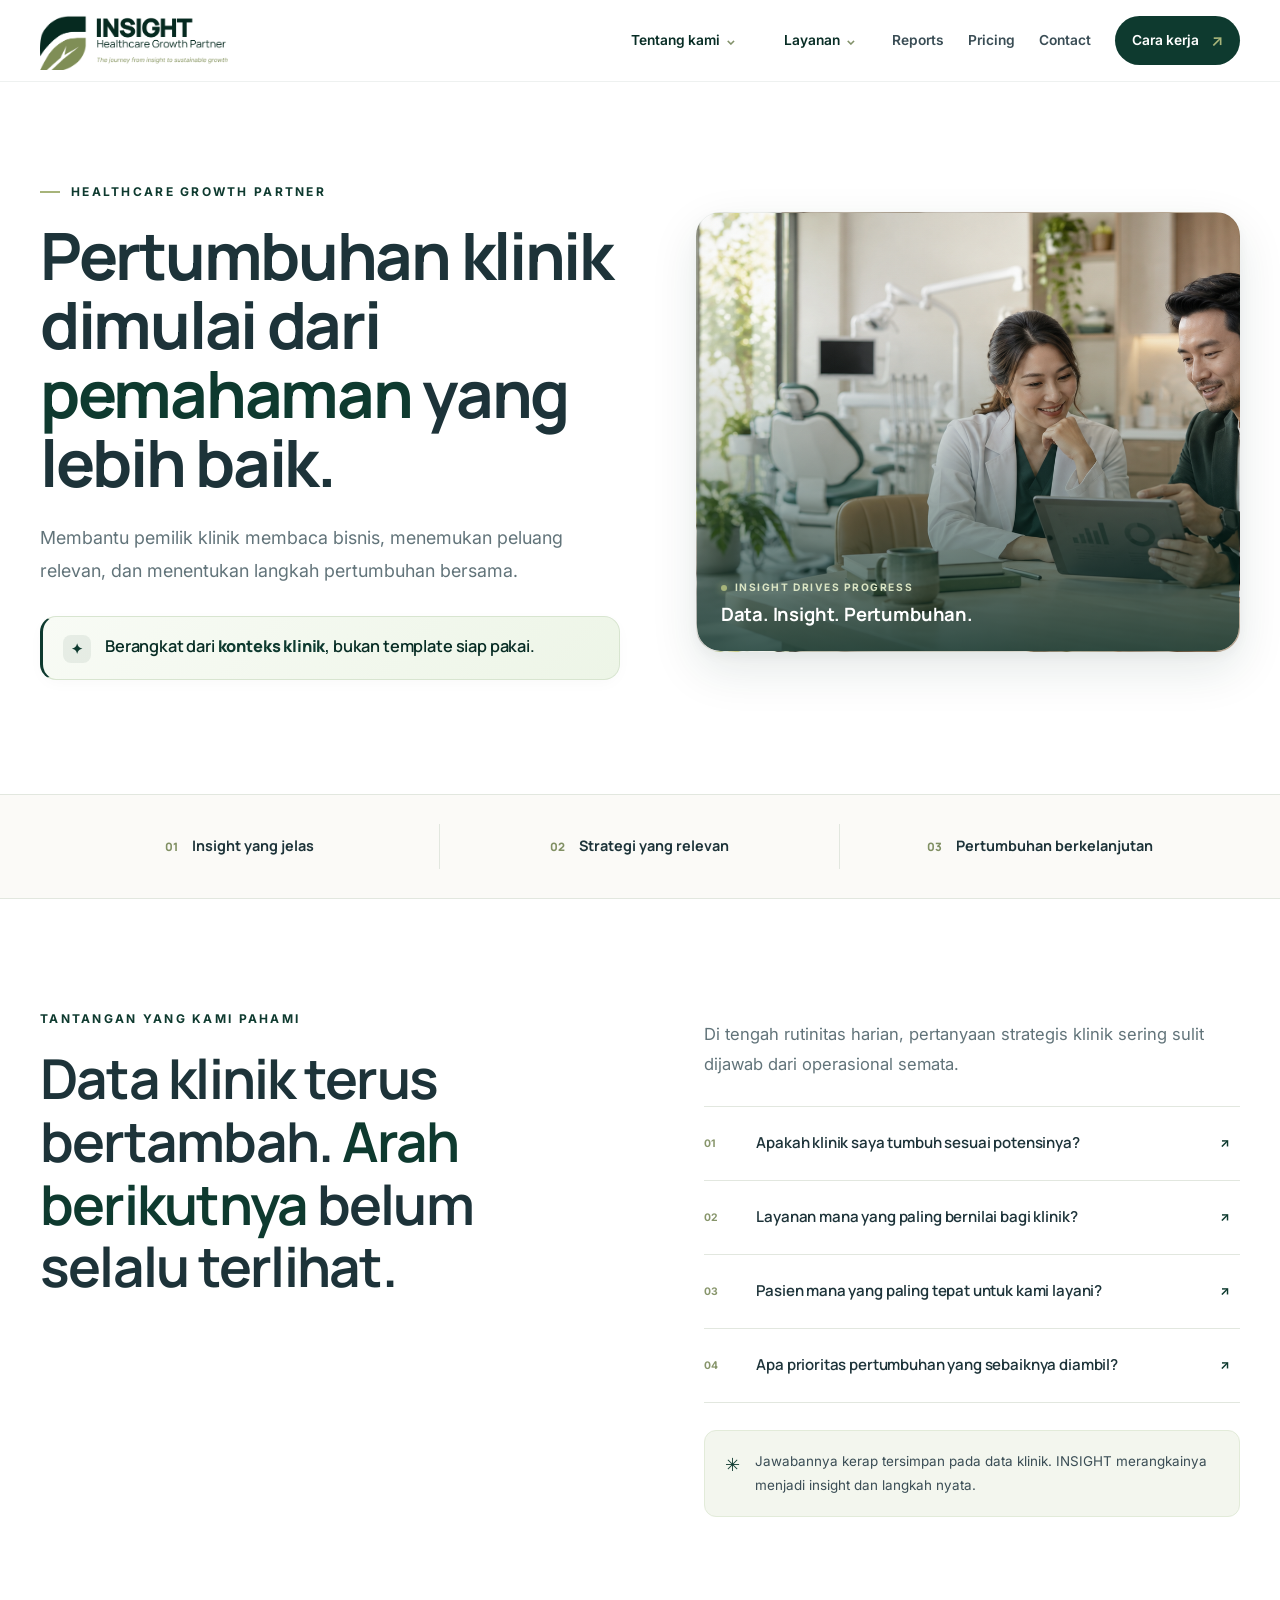
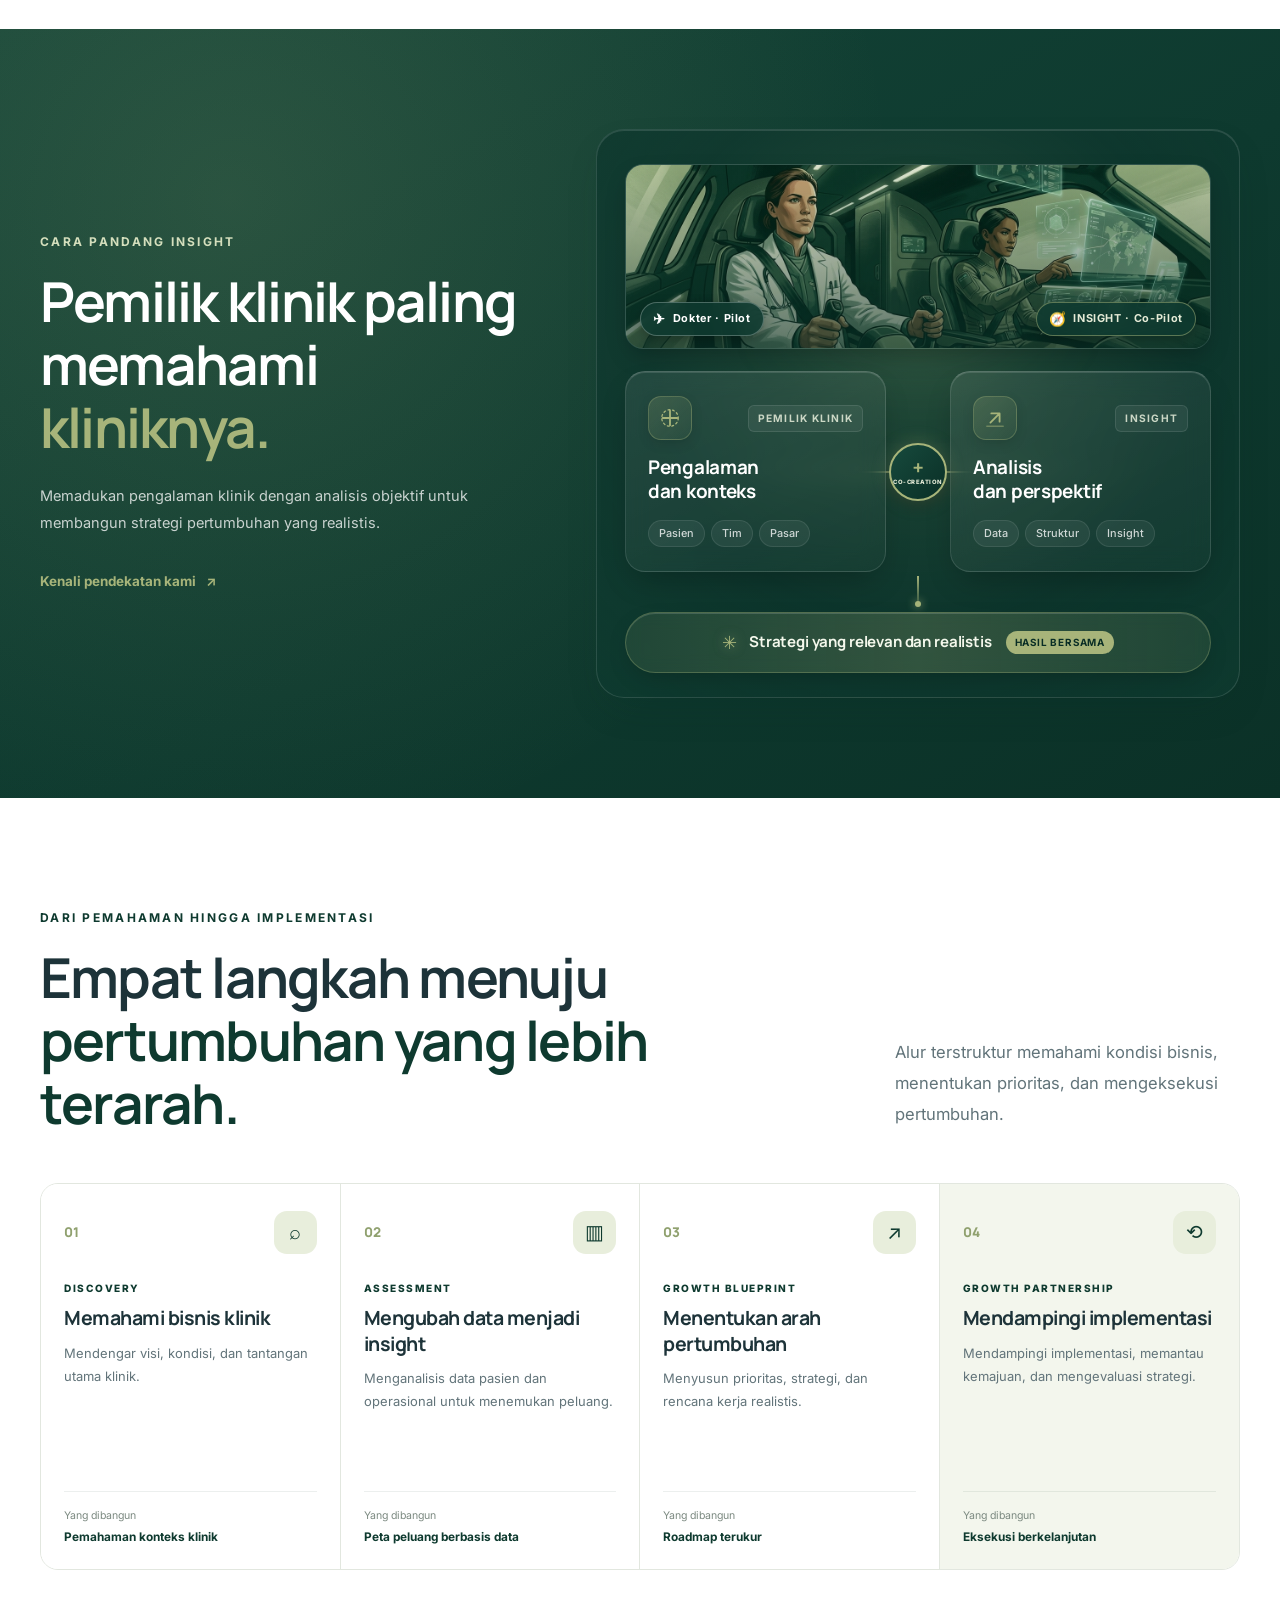
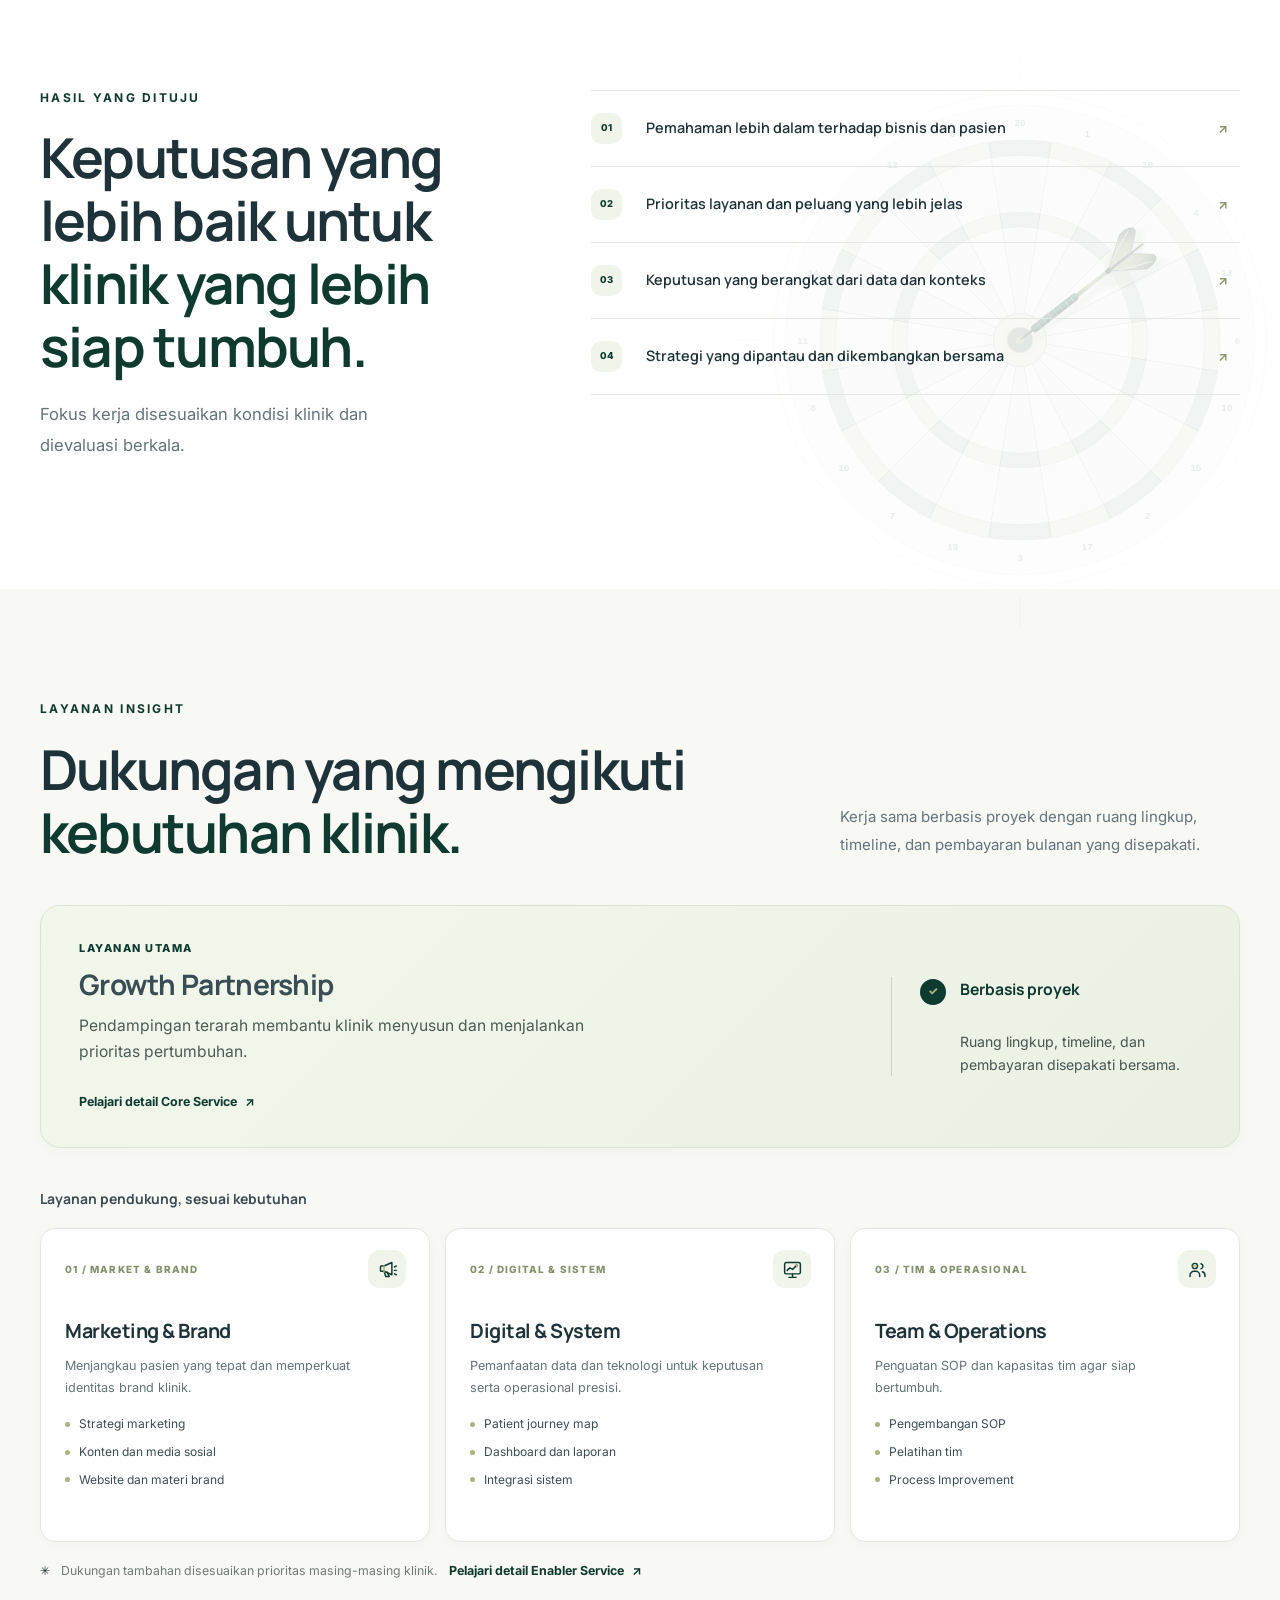
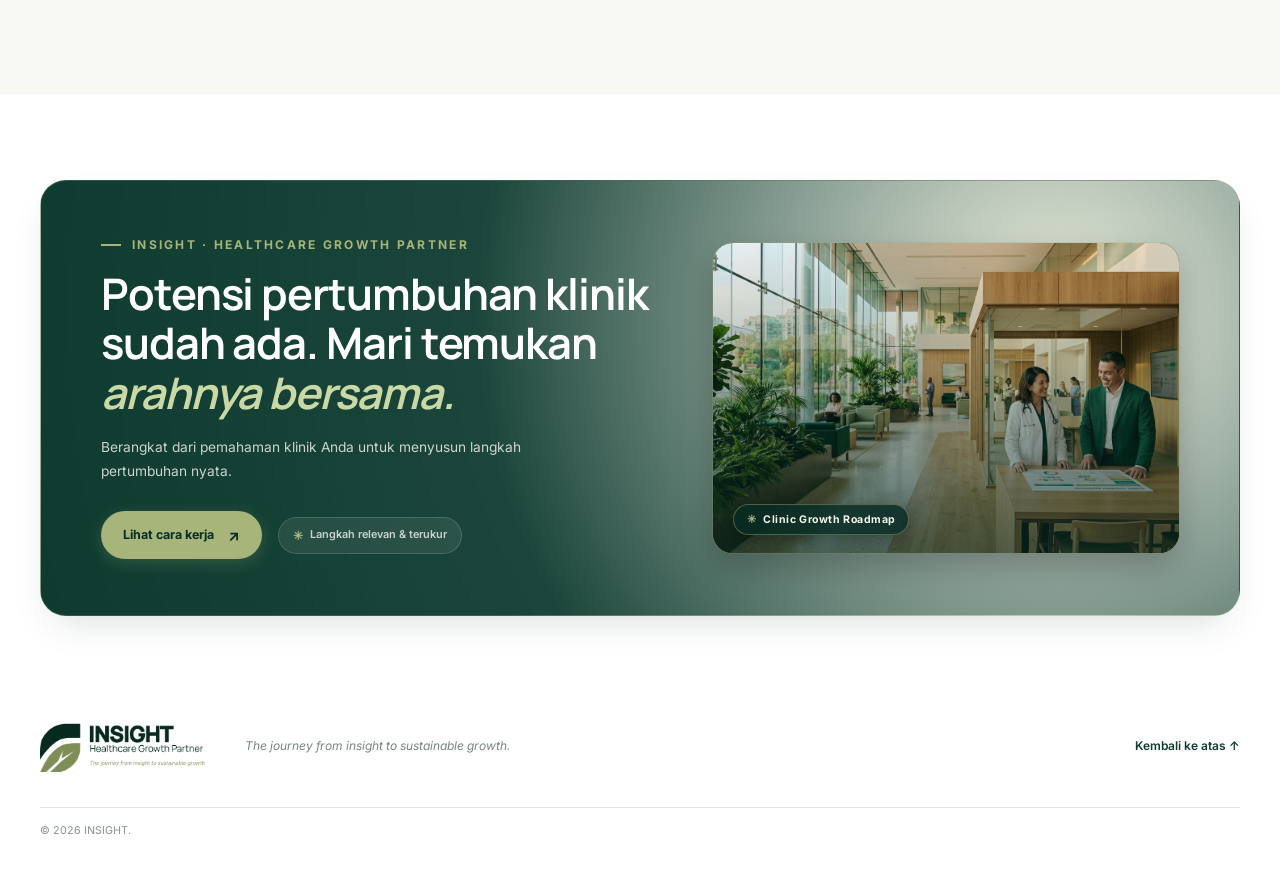
==== index.html @ 15bf73a9 "feat: revamp UI, update brand identity to INSIGHT with new HD logo, favicons, and watermarks" ====
<!doctype html>
<html lang="id">
  <head>
    <meta charset="utf-8" />
    <meta name="viewport" content="width=device-width, initial-scale=1" />
    <meta name="description" content="INSIGHT mendampingi klinik mengubah data menjadi insight, keputusan, dan pertumbuhan yang lebih terarah." />
    <meta name="theme-color" content="#0e3a2f" />
    <title>INSIGHT Healthcare Growth Partner</title>
    <link rel="icon" type="image/png" href="assets/icons/favicon.png" />
    <link rel="icon" type="image/svg+xml" href="assets/icons/favicon.svg" />
    <link rel="apple-touch-icon" href="assets/icons/apple-touch-icon.png" />
    <link rel="preconnect" href="https://fonts.googleapis.com" />
    <link rel="preconnect" href="https://fonts.gstatic.com" crossorigin />
    <link href="https://fonts.googleapis.com/css2?family=Inter:wght@400;500;600;700&family=Manrope:wght@400;500;600;700;800&display=swap" rel="stylesheet" />
    <link rel="stylesheet" href="css/style.css?v=20260925-15" />
    <script src="js/main.js?v=20260925-15" defer></script>
  </head>
  <body>
    <a class="skip-link" href="#main">Lewati ke konten</a>
    <header class="site-header">
      <a class="brand" href="#home" aria-label="INSIGHT, beranda"><img src="assets/images/insight-primary-logo.png" alt="INSIGHT Healthcare Growth Partner" /></a>
      <button class="menu-toggle" type="button" aria-expanded="false" aria-controls="site-nav">
        <span class="menu-toggle-label">Menu</span><span class="menu-toggle-icon" aria-hidden="true"><i></i><i></i></span>
      </button>
      <nav class="site-nav" id="site-nav" aria-label="Navigasi utama">
        <div class="nav-dropdown">
          <button class="nav-dropdown-toggle" type="button" aria-expanded="false" aria-controls="about-menu">Tentang kami <span class="dropdown-caret" aria-hidden="true">⌄</span></button>
          <div class="dropdown-menu dropdown-menu-left" id="about-menu">
            <div class="dropdown-head">
              <span class="dropdown-head-label">Profil &amp; Filosofi</span>
              <span class="dropdown-head-tag">INSIGHT Healthcare</span>
            </div>
            <div class="dropdown-items">
              <a href="#tantangan" class="dropdown-item">
                <div class="dropdown-item-icon" aria-hidden="true">
                  <img src="assets/icons/stage-discovery.svg" alt="" width="19" height="19" />
                </div>
                <div class="dropdown-item-body">
                  <div class="dropdown-item-top">
                    <strong class="dropdown-item-title">Tantangan Klinik</strong>
                    <span class="dropdown-arrow" aria-hidden="true">↗</span>
                  </div>
                  <p class="dropdown-item-desc">Membaca data dan arah bisnis klinik</p>
                </div>
              </a>
              <a href="#pendekatan" class="dropdown-item">
                <div class="dropdown-item-icon" aria-hidden="true">
                  <img src="assets/icons/stage-blueprint.svg" alt="" width="19" height="19" />
                </div>
                <div class="dropdown-item-body">
                  <div class="dropdown-item-top">
                    <strong class="dropdown-item-title">Pendekatan Kami</strong>
                    <span class="dropdown-arrow" aria-hidden="true">↗</span>
                  </div>
                  <p class="dropdown-item-desc">Kolaborasi pengalaman klinik &amp; analisis objektif</p>
                </div>
              </a>
              <a href="#cara-kerja" class="dropdown-item">
                <div class="dropdown-item-icon" aria-hidden="true">
                  <img src="assets/icons/stage-partnership.svg" alt="" width="19" height="19" />
                </div>
                <div class="dropdown-item-body">
                  <div class="dropdown-item-top">
                    <strong class="dropdown-item-title">Alur Kerja 4 Tahap</strong>
                    <span class="dropdown-arrow" aria-hidden="true">↗</span>
                  </div>
                  <p class="dropdown-item-desc">Discovery, Assessment, Blueprint, dan Eksekusi</p>
                </div>
              </a>
              <a href="#tujuan" class="dropdown-item">
                <div class="dropdown-item-icon" aria-hidden="true">
                  <img src="assets/icons/stage-assessment.svg" alt="" width="19" height="19" />
                </div>
                <div class="dropdown-item-body">
                  <div class="dropdown-item-top">
                    <strong class="dropdown-item-title">Tujuan &amp; Hasil</strong>
                    <span class="dropdown-arrow" aria-hidden="true">↗</span>
                  </div>
                  <p class="dropdown-item-desc">Keputusan terarah untuk klinik siap tumbuh</p>
                </div>
              </a>
            </div>
            <div class="dropdown-footer dropdown-footer-center">
              <div class="dropdown-footer-note">
                <span class="dropdown-footer-icon" aria-hidden="true">✳</span>
                <span>The journey from insight to sustainable growth</span>
              </div>
            </div>
          </div>
        </div>
        <div class="nav-dropdown">
          <button class="nav-dropdown-toggle" type="button" aria-expanded="false" aria-controls="services-menu">Layanan <span class="dropdown-caret" aria-hidden="true">⌄</span></button>
          <div class="dropdown-menu" id="services-menu">
            <div class="dropdown-head">
              <span class="dropdown-head-label">Katalog Layanan</span>
              <span class="dropdown-head-tag">Healthcare Growth</span>
            </div>
            <div class="dropdown-items">
              <a href="core-service.html" class="dropdown-item">
                <div class="dropdown-item-icon" aria-hidden="true">
                  <img src="assets/icons/core-service.svg" alt="" width="19" height="19" />
                </div>
                <div class="dropdown-item-body">
                  <div class="dropdown-item-top">
                    <strong class="dropdown-item-title">Core Service</strong>
                    <span class="dropdown-arrow" aria-hidden="true">↗</span>
                  </div>
                  <p class="dropdown-item-desc">Diagnosis mendalam, blueprint, hingga implementasi</p>
                </div>
              </a>
              <a href="enabler-service.html" class="dropdown-item">
                <div class="dropdown-item-icon" aria-hidden="true">
                  <img src="assets/icons/enabler-service.svg" alt="" width="19" height="19" />
                </div>
                <div class="dropdown-item-body">
                  <div class="dropdown-item-top">
                    <strong class="dropdown-item-title">Enabler Service</strong>
                    <span class="dropdown-arrow" aria-hidden="true">↗</span>
                  </div>
                  <p class="dropdown-item-desc">Dukungan praktis marketing, sistem, SOP, dan tim</p>
                </div>
              </a>
            </div>
            <div class="dropdown-footer dropdown-footer-center">
              <div class="dropdown-footer-note">
                <span class="dropdown-footer-icon" aria-hidden="true">✳</span>
                <span>Disesuaikan dengan konteks klinik Anda</span>
              </div>
            </div>
          </div>
        </div>
        <a href="reports.html">Reports</a>
        <a href="pricing.html">Pricing</a>
        <a href="contact.html">Contact</a>
        <a class="nav-cta" href="#cara-kerja">Cara kerja <span aria-hidden="true">↗</span></a>
      </nav>
    </header>
    <main id="main">
      <section class="hero section-wrap" id="home" aria-labelledby="hero-title">
        <div class="hero-copy-block">
          <p class="eyebrow"><span class="eyebrow-mark"></span> Healthcare Growth Partner</p>
          <h1 id="hero-title">Pertumbuhan klinik dimulai dari <em>pemahaman</em> yang lebih baik.</h1>
          <p class="hero-copy">Membantu pemilik klinik membaca bisnis, menemukan peluang relevan, dan menentukan langkah pertumbuhan bersama.</p>
          <div class="hero-highlight-note">
            <span class="highlight-note-icon" aria-hidden="true">✦</span>
            <p class="highlight-note-text">Berangkat dari <strong>konteks klinik</strong>, bukan template siap pakai.</p>
          </div>
        </div>
        <div class="hero-art" role="img" aria-label="Pemilik klinik dan advisor INSIGHT meninjau data bersama">
          <div class="hero-image-caption"><span>INSIGHT DRIVES PROGRESS</span><b>Data. Insight. Pertumbuhan.</b></div>
        </div>
      </section>

      <section class="signal-strip" aria-label="Fokus INSIGHT">
        <div><span>01</span><p>Insight yang jelas</p></div><div><span>02</span><p>Strategi yang relevan</p></div><div><span>03</span><p>Pertumbuhan berkelanjutan</p></div>
      </section>

      <section class="problem-section section-wrap section-pad" id="tantangan" aria-labelledby="problem-title">
        <div class="section-heading"><p class="eyebrow">Tantangan yang kami pahami</p><h2 id="problem-title">Data klinik terus bertambah. <em>Arah berikutnya</em> belum selalu terlihat.</h2></div>
        <div class="problem-content">
          <p class="section-lead">Di tengah rutinitas harian, pertanyaan strategis klinik sering sulit dijawab dari operasional semata.</p>
          <div class="question-list">
            <article><span>01</span><p>Apakah klinik saya tumbuh sesuai potensinya?</p><b aria-hidden="true">↗</b></article>
            <article><span>02</span><p>Layanan mana yang paling bernilai bagi klinik?</p><b aria-hidden="true">↗</b></article>
            <article><span>03</span><p>Pasien mana yang paling tepat untuk kami layani?</p><b aria-hidden="true">↗</b></article>
            <article><span>04</span><p>Apa prioritas pertumbuhan yang sebaiknya diambil?</p><b aria-hidden="true">↗</b></article>
          </div>
          <div class="problem-callout"><span class="callout-symbol" aria-hidden="true">✳</span><p>Jawabannya kerap tersimpan pada data klinik. INSIGHT merangkainya menjadi insight dan langkah nyata.</p></div>
        </div>
      </section>

      <section class="belief-section" id="pendekatan" aria-labelledby="belief-title">
        <div class="belief-inner section-wrap">
          <div class="belief-copy"><p class="eyebrow eyebrow-light">Cara pandang INSIGHT</p><h2 id="belief-title">Pemilik klinik paling memahami <em>kliniknya.</em></h2><p>Memadukan pengalaman klinik dengan analisis objektif untuk membangun strategi pertumbuhan yang realistis.</p><a class="light-link" href="#cara-kerja">Kenali pendekatan kami <span aria-hidden="true">↗</span></a></div>
          <div class="collab-visual" aria-label="Kolaborasi antara pemilik klinik dan INSIGHT" role="img">
            <!-- Pilot & Co-Pilot Illustration Banner -->
            <div class="collab-illustration-banner">
              <img src="assets/images/pilot-copilot-insight.jpg" alt="Dokter sebagai Pilot dan INSIGHT sebagai Co-Pilot dalam navigasi klinik" />
              <div class="illustration-badges">
                <span class="role-badge pilot"><span class="badge-icon" aria-hidden="true">✈</span> Dokter · Pilot</span>
                <span class="role-badge copilot"><span class="badge-icon" aria-hidden="true">🧭</span> INSIGHT · Co-Pilot</span>
              </div>
            </div>

            <div class="collab-deck">
              <div class="collab-track" aria-hidden="true"></div>

              <!-- Left Node: Pemilik Klinik -->
              <article class="collab-card clinic-card">
                <div class="collab-card-header">
                  <div class="collab-badge-icon" aria-hidden="true">
                    <svg viewBox="0 0 24 24" fill="none" stroke="currentColor" stroke-width="2" stroke-linecap="round" stroke-linejoin="round">
                      <path d="M12 4v16m-8-8h16"/>
                      <circle cx="12" cy="12" r="9" stroke-width="1.4" stroke-dasharray="2 3"/>
                    </svg>
                  </div>
                  <span class="collab-role-tag">Pemilik Klinik</span>
                </div>
                <h3 class="collab-card-title">Pengalaman<br/>dan konteks</h3>
                <div class="collab-tags">
                  <span class="collab-pill">Pasien</span>
                  <span class="collab-pill">Tim</span>
                  <span class="collab-pill">Pasar</span>
                </div>
              </article>

              <!-- Center Hub: Co-Creation -->
              <div class="collab-hub-wrap">
                <div class="collab-hub">
                  <span class="collab-hub-plus" aria-hidden="true">+</span>
                  <span class="collab-hub-label">CO-CREATION</span>
                </div>
              </div>

              <!-- Right Node: INSIGHT -->
              <article class="collab-card insight-card">
                <div class="collab-card-header">
                  <div class="collab-badge-icon" aria-hidden="true">
                    <svg viewBox="0 0 24 24" fill="none" stroke="currentColor" stroke-width="2" stroke-linecap="round" stroke-linejoin="round">
                      <path d="M7 17L17 7m0 0H8m9 0v9"/>
                      <path d="M3 21h18" stroke-width="1.4" stroke-opacity="0.5"/>
                    </svg>
                  </div>
                  <span class="collab-role-tag">INSIGHT</span>
                </div>
                <h3 class="collab-card-title">Analisis<br/>dan perspektif</h3>
                <div class="collab-tags">
                  <span class="collab-pill">Data</span>
                  <span class="collab-pill">Struktur</span>
                  <span class="collab-pill">Insight</span>
                </div>
              </article>
            </div>

            <!-- Downward Flow Stem -->
            <div class="collab-flow-stem" aria-hidden="true"></div>

            <!-- Outcome Banner -->
            <div class="collab-outcome">
              <span class="collab-outcome-sparkle" aria-hidden="true">✳</span>
              <span class="collab-outcome-text">Strategi yang relevan dan realistis</span>
              <span class="collab-outcome-badge">Hasil Bersama</span>
            </div>
          </div>
        </div>
      </section>

      <section class="process-section section-wrap section-pad" id="cara-kerja" aria-labelledby="process-title">
        <div class="section-heading process-heading"><div><p class="eyebrow">Dari pemahaman hingga implementasi</p><h2 id="process-title">Empat langkah menuju <em>pertumbuhan yang lebih terarah.</em></h2></div><p class="section-lead">Alur terstruktur memahami kondisi bisnis, menentukan prioritas, dan mengeksekusi pertumbuhan.</p></div>
        <div class="process-grid">
          <article class="process-card"><div class="process-card-top"><span class="process-number">01</span><span class="process-icon" aria-hidden="true">⌕</span></div><p class="process-label">DISCOVERY</p><h3>Memahami bisnis klinik</h3><p>Mendengar visi, kondisi, dan tantangan utama klinik.</p><div class="process-outcome"><span>Yang dibangun</span><b>Pemahaman konteks klinik</b></div></article>
          <article class="process-card"><div class="process-card-top"><span class="process-number">02</span><span class="process-icon" aria-hidden="true">▥</span></div><p class="process-label">ASSESSMENT</p><h3>Mengubah data menjadi insight</h3><p>Menganalisis data pasien dan operasional untuk menemukan peluang.</p><div class="process-outcome"><span>Yang dibangun</span><b>Peta peluang berbasis data</b></div></article>
          <article class="process-card"><div class="process-card-top"><span class="process-number">03</span><span class="process-icon" aria-hidden="true">↗</span></div><p class="process-label">GROWTH BLUEPRINT</p><h3>Menentukan arah pertumbuhan</h3><p>Menyusun prioritas, strategi, dan rencana kerja realistis.</p><div class="process-outcome"><span>Yang dibangun</span><b>Roadmap terukur</b></div></article>
          <article class="process-card process-card-featured"><div class="process-card-top"><span class="process-number">04</span><span class="process-icon" aria-hidden="true">⟲</span></div><p class="process-label">GROWTH PARTNERSHIP</p><h3>Mendampingi implementasi</h3><p>Mendampingi implementasi, memantau kemajuan, dan mengevaluasi strategi.</p><div class="process-outcome"><span>Yang dibangun</span><b>Eksekusi berkelanjutan</b></div></article>
        </div>
      </section>

      <section class="outcome-section section-wrap section-pad" id="tujuan" aria-labelledby="outcome-title">
        <div class="outcome-intro"><p class="eyebrow">Hasil yang dituju</p><h2 id="outcome-title">Keputusan yang lebih baik untuk <em>klinik yang lebih siap tumbuh.</em></h2><p class="section-lead">Fokus kerja disesuaikan kondisi klinik dan dievaluasi berkala.</p></div>
        <div class="outcome-list">
          <div><span class="outcome-icon">01</span><p>Pemahaman lebih dalam terhadap bisnis dan pasien</p><b aria-hidden="true">↗</b></div>
          <div><span class="outcome-icon">02</span><p>Prioritas layanan dan peluang yang lebih jelas</p><b aria-hidden="true">↗</b></div>
          <div><span class="outcome-icon">03</span><p>Keputusan yang berangkat dari data dan konteks</p><b aria-hidden="true">↗</b></div>
          <div><span class="outcome-icon">04</span><p>Strategi yang dipantau dan dikembangkan bersama</p><b aria-hidden="true">↗</b></div>
        </div>
      </section>

      <section class="services-section section-pad" id="layanan" aria-labelledby="services-title">
        <div class="section-wrap">
          <div class="section-heading services-heading"><div><p class="eyebrow">Layanan INSIGHT</p><h2 id="services-title">Dukungan yang mengikuti <em>kebutuhan klinik.</em></h2></div><p class="section-lead">Kerja sama berbasis proyek dengan ruang lingkup, timeline, dan pembayaran bulanan yang disepakati.</p></div>
          <div class="service-main">
            <div class="service-main-copy">
              <p class="process-label">LAYANAN UTAMA</p>
              <h3>Growth Partnership</h3>
              <p>Pendampingan terarah membantu klinik menyusun dan menjalankan prioritas pertumbuhan.</p>
              <a class="service-detail-link" href="core-service.html">Pelajari detail Core Service <span aria-hidden="true">↗</span></a>
            </div>
            <div class="project-note">
              <span class="note-check" aria-hidden="true">✓</span>
              <p><b>Berbasis proyek</b><br/>Ruang lingkup, timeline, dan pembayaran disepakati bersama.</p>
            </div>
          </div>
          <p class="enabler-label">Layanan pendukung, sesuai kebutuhan</p>
          <div class="enabler-grid">
            <article class="enabler-card"><span class="enabler-index">01 / MARKET & BRAND</span><span class="enabler-icon" aria-hidden="true"><img src="assets/icons/marketing-brand.svg" alt="" /></span><h3>Marketing & Brand</h3><p>Menjangkau pasien yang tepat dan memperkuat identitas brand klinik.</p><ul><li>Strategi marketing</li><li>Konten dan media sosial</li><li>Website dan materi brand</li></ul></article>
            <article class="enabler-card"><span class="enabler-index">02 / DIGITAL & SISTEM</span><span class="enabler-icon" aria-hidden="true"><img src="assets/icons/digital-system.svg" alt="" /></span><h3>Digital & System</h3><p>Pemanfaatan data dan teknologi untuk keputusan serta operasional presisi.</p><ul><li>Patient journey map</li><li>Dashboard dan laporan</li><li>Integrasi sistem</li></ul></article>
            <article class="enabler-card"><span class="enabler-index">03 / TIM & OPERASIONAL</span><span class="enabler-icon" aria-hidden="true"><img src="assets/icons/team-operational.svg" alt="" /></span><h3>Team & Operations</h3><p>Penguatan SOP dan kapasitas tim agar siap bertumbuh.</p><ul><li>Pengembangan SOP</li><li>Pelatihan tim</li><li>Process Improvement</li></ul></article>
          </div>
          <p class="flex-note"><span aria-hidden="true">✳</span> Dukungan tambahan disesuaikan prioritas masing-masing klinik. <a class="service-detail-link" style="display:inline-flex;margin-left:8px;margin-top:0;" href="enabler-service.html">Pelajari detail Enabler Service <span aria-hidden="true">↗</span></a></p>
        </div>
      </section>

      <section class="closing-section section-wrap" id="kontak" aria-labelledby="closing-title">
        <div class="closing-copy-block">
          <p class="eyebrow eyebrow-light"><span class="eyebrow-mark"></span> INSIGHT · Healthcare Growth Partner</p>
          <h2 id="closing-title">Potensi pertumbuhan klinik sudah ada. Mari temukan <em>arahnya bersama.</em></h2>
          <p>Berangkat dari pemahaman klinik Anda untuk menyusun langkah pertumbuhan nyata.</p>
          <div class="closing-actions">
            <a class="closing-link" href="#cara-kerja">Lihat cara kerja <span aria-hidden="true">↗</span></a>
            <span class="closing-pill-note"><span class="note-star" aria-hidden="true">✳</span> Langkah relevan & terukur</span>
          </div>
        </div>

        <div class="closing-visual-frame" aria-label="Diskusi roadmap pertumbuhan klinik bersama advisor INSIGHT" role="img">
          <img src="assets/images/insight-closing-banner.jpg" alt="Pemilik klinik dan advisor INSIGHT meninjau roadmap pertumbuhan" />
          <div class="closing-img-overlay">
            <span class="closing-img-badge"><span aria-hidden="true">✳</span> Clinic Growth Roadmap</span>
          </div>
        </div>
      </section>
    </main>
    <footer class="site-footer">
      <a class="footer-brand" href="#home"><img src="assets/images/insight-primary-logo.png" alt="INSIGHT Healthcare Growth Partner" /></a>
      <p>The journey from insight to sustainable growth.</p><a href="#home" class="back-top">Kembali ke atas ↑</a>
      <small>© <span id="year"></span> INSIGHT.</small>
    </footer>
  </body>
</html>
---- css/style.css ----
:root {
  color-scheme: light;
  --green: #0e3a2f;
  --green-deep: #082d25;
  --sage: #a7b47a;
  --sage-light: #e8eedc;
  --slate: #3a4d55;
  --text: #1d3339;
  --muted: #62747a;
  --paper: #f6f5ef;
  --white: #fff;
  --line: #e2e7df;
  --font-body: "Inter", Arial, sans-serif;
  --font-display: "Manrope", "Inter", Arial, sans-serif;
  --page-width: 1200px;
}
* { box-sizing: border-box; }
html { scroll-behavior: smooth; scroll-padding-top: 88px; }
body { margin: 0; background: var(--white); color: var(--text); font-family: var(--font-body); line-height: 1.65; -webkit-font-smoothing: antialiased; }
a { color: inherit; }
img { max-width: 100%; display: block; }
::selection { background: var(--sage-light); color: var(--green-deep); }
.skip-link { position: absolute; top: 12px; left: 12px; z-index: 20; padding: 10px 16px; transform: translateY(-160%); border-radius: 8px; background: var(--green); color: var(--white); }
.skip-link:focus { transform: translateY(0); }
.section-wrap { width: min(var(--page-width), calc(100% - 64px)); margin-inline: auto; }
.section-pad { padding-block: 112px; }

.site-header { position: sticky; top: 0; z-index: 10; width: 100%; min-height: 82px; padding-inline: max(32px, calc((100% - var(--page-width)) / 2)); display: flex; align-items: center; justify-content: space-between; border-bottom: 1px solid rgba(14,58,47,.07); background: rgba(255,255,255,.94); backdrop-filter: blur(16px); }
.brand { display: inline-flex; width: 188px; align-items: center; text-decoration: none; }
.brand img { width: 100%; height: auto; }
.site-nav { display: flex; align-items: center; gap: 24px; }
.site-nav a { color: var(--slate); font-size: .86rem; font-weight: 600; text-decoration: none; transition: color .2s ease; }
.site-nav a:hover, .site-nav a:focus-visible { color: var(--green); }
.site-nav a.nav-active,
.site-nav a[aria-current="page"] { color: var(--green); font-weight: 700; position: relative; }
.site-nav a.nav-active:not(.nav-cta)::after,
.site-nav a[aria-current="page"]:not(.nav-cta)::after { content: ""; position: absolute; bottom: -6px; left: 0; right: 0; height: 2.5px; background: var(--green); border-radius: 999px; }
.site-nav .nav-cta { display: inline-flex; align-items: center; gap: 12px; padding: 11px 17px; border-radius: 999px; background: var(--green); color: var(--white); }
.nav-cta span { color: var(--sage); font-size: 1rem; }
.nav-dropdown { position: relative; display: flex; align-items: center; }
.nav-dropdown-toggle {
  display: inline-flex;
  align-items: center;
  gap: 6px;
  background: transparent;
  border: 0;
  color: var(--green-deep);
  font: inherit;
  font-size: 0.86rem;
  font-weight: 600;
  cursor: pointer;
  padding: 8px 12px;
  border-radius: 999px;
  transition: color 0.18s ease, background 0.18s ease;
}
.nav-dropdown-toggle:hover,
.nav-dropdown-toggle:focus-visible,
.nav-dropdown.is-open .nav-dropdown-toggle {
  color: var(--green);
  background: #f0f4ea;
}
.dropdown-caret {
  color: #82916a;
  font-size: 0.75rem;
  font-weight: 800;
  transition: transform 0.24s cubic-bezier(0.16, 1, 0.3, 1), color 0.18s ease;
  display: inline-block;
}
.nav-dropdown.is-open .dropdown-caret,
.nav-dropdown:hover .dropdown-caret {
  transform: rotate(180deg);
  color: var(--green);
}

/* Enhanced Dropdown Menu Container */
.dropdown-menu {
  position: absolute;
  top: calc(100% + 12px);
  right: -20px;
  left: auto;
  width: 380px;
  max-width: calc(100vw - 32px);
  padding: 0;
  display: block;
  border: 1px solid #dce5d3;
  border-radius: 22px;
  background: #ffffff;
  box-shadow: 0 16px 44px -8px rgba(14, 58, 47, 0.11), 0 4px 16px -2px rgba(14, 58, 47, 0.04);
  z-index: 1000;
  overflow: hidden;
  opacity: 0;
  visibility: hidden;
  transform: translateY(10px) scale(0.98);
  transform-origin: top right;
  transition: opacity 0.22s cubic-bezier(0.16, 1, 0.3, 1), transform 0.22s cubic-bezier(0.16, 1, 0.3, 1), visibility 0.22s;
  pointer-events: none;
}
.dropdown-menu::before {
  position: absolute;
  top: -16px;
  left: 0;
  right: 0;
  height: 16px;
  content: "";
}
.dropdown-menu-left {
  left: 0;
  right: auto;
  transform-origin: top left;
  width: 380px;
}
.nav-dropdown:hover .dropdown-menu,
.nav-dropdown:focus-within .dropdown-menu,
.nav-dropdown.is-open .dropdown-menu {
  opacity: 1;
  visibility: visible;
  transform: translateY(0) scale(1);
  pointer-events: auto;
}

/* Dropdown Header */
.dropdown-head {
  padding: 11px 16px;
  background: #f7faf3;
  border-bottom: 1px solid #e8efe2;
  display: flex;
  align-items: center;
  justify-content: space-between;
  gap: 12px;
}
.dropdown-head-label {
  font-size: 0.70rem;
  font-weight: 800;
  letter-spacing: 0.10em;
  text-transform: uppercase;
  color: #687d52;
}
.dropdown-head-tag {
  font-size: 0.68rem;
  font-weight: 700;
  color: var(--green);
  background: #e9f0e1;
  border: 1px solid #d5e2ca;
  padding: 2px 8px;
  border-radius: 999px;
}

/* Dropdown Items List */
.dropdown-items {
  padding: 8px;
  display: flex;
  flex-direction: column;
  gap: 3px;
}
.dropdown-item {
  padding: 9px 12px;
  display: grid;
  grid-template-columns: 36px 1fr;
  align-items: center;
  gap: 11px;
  border-radius: 11px;
  border: 1px solid transparent;
  background: transparent;
  text-decoration: none;
  transition: background 0.18s ease, border-color 0.18s ease, transform 0.18s ease, box-shadow 0.18s ease;
}
.dropdown-item:hover,
.dropdown-item:focus-visible {
  background: linear-gradient(135deg, #f7f9f3 0%, #edf4e8 100%);
  border-color: #d2dfc9;
  transform: translateX(3px);
  box-shadow: 0 4px 14px rgba(14, 58, 47, 0.05);
}
.dropdown-item[aria-current="page"] {
  background: #f1f6eb;
  border-color: #c8d8bd;
}
.dropdown-item-icon {
  width: 36px;
  height: 36px;
  display: grid;
  place-items: center;
  border-radius: 10px;
  background: #edf2e6;
  border: 1px solid #dbe6d1;
  box-shadow: 0 2px 6px rgba(14, 58, 47, 0.04);
  flex-shrink: 0;
  transition: transform 0.18s ease, background 0.18s ease, border-color 0.18s ease;
}
.dropdown-item-icon img {
  width: 19px;
  height: 19px;
  display: block;
}
.dropdown-item:hover .dropdown-item-icon {
  transform: scale(1.05);
  background: #e2edda;
  border-color: #c4d7b7;
}
.dropdown-item-body {
  display: flex;
  flex-direction: column;
  gap: 2px;
  min-width: 0;
}
.dropdown-item-top {
  display: flex;
  align-items: center;
  justify-content: space-between;
  gap: 8px;
}
.dropdown-badge {
  font-size: 0.65rem;
  font-weight: 800;
  letter-spacing: 0.04em;
  padding: 2px 7px;
  border-radius: 6px;
  text-transform: uppercase;
  flex-shrink: 0;
}
.dropdown-badge.primary {
  background: #e3ebd9;
  color: var(--green);
  border: 1px solid #c9d8bd;
}
.dropdown-badge.secondary {
  background: #edf1e8;
  color: #4a5c57;
  border: 1px solid #d8e2d2;
}
.dropdown-item-title {
  color: var(--green-deep);
  font-family: var(--font-display);
  font-size: 0.92rem;
  font-weight: 750;
  line-height: 1.25;
  letter-spacing: -0.015em;
}
.dropdown-arrow {
  color: var(--green);
  font-size: 0.80rem;
  font-weight: 700;
  margin-left: auto;
  opacity: 0.45;
  transition: transform 0.2s ease, opacity 0.2s ease;
}
.dropdown-item:hover .dropdown-arrow {
  opacity: 1;
  transform: translate(2px, -2px);
}
.dropdown-item-desc {
  margin: 0;
  color: #556863;
  font-size: 0.75rem;
  line-height: 1.35;
}
.dropdown-pills {
  display: flex;
  flex-wrap: wrap;
  align-items: center;
  gap: 5px;
  margin-top: 4px;
}
.dropdown-pills span {
  font-size: 0.67rem;
  font-weight: 600;
  color: #50645f;
  background: rgba(14, 58, 47, 0.045);
  border: 1px solid rgba(14, 58, 47, 0.07);
  padding: 2px 8px;
  border-radius: 999px;
  line-height: 1.25;
}
.dropdown-item:hover .dropdown-pills span {
  background: rgba(14, 58, 47, 0.07);
  border-color: rgba(14, 58, 47, 0.12);
  color: var(--green-deep);
}

/* Dropdown Footer */
.dropdown-footer {
  padding: 10px 16px;
  background: #f5f8f1;
  border-top: 1px solid #e5ede0;
  display: flex;
  align-items: center;
  justify-content: space-between;
  gap: 12px;
}
.dropdown-footer.dropdown-footer-center {
  justify-content: center;
}
.dropdown-footer-note {
  display: flex;
  align-items: center;
  gap: 6px;
  font-size: 0.72rem;
  color: #556762;
  font-weight: 500;
}
.dropdown-footer-icon {
  color: var(--green);
  font-size: 0.85rem;
}
.dropdown-footer-link {
  font-size: 0.76rem;
  font-weight: 700;
  color: var(--green);
  text-decoration: none;
  display: inline-flex;
  align-items: center;
  gap: 4px;
  padding: 4px 10px;
  border-radius: 999px;
  background: #ffffff;
  border: 1px solid #d2dfc9;
  transition: all 0.18s ease;
}
.dropdown-footer-link:hover {
  background: var(--green);
  color: #ffffff;
  border-color: var(--green);
  transform: translateY(-1px);
}
.menu-toggle { display: none; }

.hero { min-height: 670px; padding-block: 78px 90px; display: grid; grid-template-columns: 1.06fr .94fr; align-items: center; gap: 42px; }
.hero-copy-block { position: relative; z-index: 1; padding-block: 24px; }
.eyebrow { margin: 0 0 21px; display: flex; align-items: center; gap: 11px; color: var(--green); font-size: .69rem; font-weight: 700; letter-spacing: .19em; line-height: 1.3; text-transform: uppercase; }
.eyebrow-mark { width: 20px; height: 2px; background: var(--sage); }
h1, h2, h3, p { margin-top: 0; }
h1, h2, h3 { font-family: var(--font-display); }
h1 { max-width: 680px; margin-bottom: 24px; font-size: clamp(3.1rem, 5.1vw, 5.35rem); font-weight: 700; letter-spacing: -.035em; line-height: 1.06; }
h1 em, h2 em { color: var(--green); font-style: normal; }
.hero-copy { max-width: 565px; margin-bottom: 28px; color: var(--muted); font-size: clamp(1rem,1.35vw,1.14rem); line-height: 1.85; }
.hero-actions { display: flex; flex-wrap: wrap; align-items: center; gap: 25px; }
.button { min-height: 52px; display: inline-flex; align-items: center; justify-content: center; gap: 20px; padding: 12px 20px; border-radius: 999px; font-size: .86rem; font-weight: 700; text-decoration: none; transition: transform .2s ease, background .2s ease; }
.button:hover { transform: translateY(-2px); }
.button-primary { background: var(--green); color: var(--white); }
.button-primary span { color: var(--sage); font-size: 1rem; }
.text-link, .light-link { display: inline-flex; align-items: center; gap: 10px; color: var(--green); font-size: .84rem; font-weight: 700; text-decoration: none; }
.text-link:hover, .light-link:hover { text-decoration: underline; text-underline-offset: 5px; }
.hero-note { margin-top: 34px; display: flex; align-items: center; gap: 10px; color: var(--muted); font-size: .73rem; }
.hero-highlight-note {
  margin-top: 28px;
  display: flex;
  align-items: flex-start;
  gap: 14px;
  padding: 16px 20px;
  border-radius: 16px;
  background: linear-gradient(135deg, #f8fbf5 0%, #edf5e7 100%);
  border: 1px solid #d8e5d0;
  border-left: 3.5px solid var(--green);
  box-shadow: 0 4px 18px -4px rgba(14, 58, 47, 0.04);
  max-width: 580px;
}
.highlight-note-icon {
  display: inline-flex;
  align-items: center;
  justify-content: center;
  width: 28px;
  height: 28px;
  border-radius: 8px;
  background: rgba(14, 58, 47, 0.07);
  color: var(--green);
  font-size: 0.88rem;
  font-weight: 800;
  flex-shrink: 0;
  margin-top: 2px;
}
.highlight-note-text {
  margin: 0;
  color: var(--green-deep);
  font-family: var(--font-display);
  font-size: clamp(1.02rem, 1.25vw, 1.15rem);
  font-weight: 600;
  line-height: 1.6;
  letter-spacing: -0.01em;
}
.highlight-note-text strong {
  color: var(--green);
  font-weight: 800;
}
.note-dot, .live-dot { width: 8px; height: 8px; flex: 0 0 8px; border-radius: 50%; background: var(--sage); }
.hero-art { position: relative; width: 100%; aspect-ratio: 4 / 3; min-height: 440px; overflow: hidden; border-radius: 24px; background-image: url("../assets/images/insight-clinic-growth-hero.png"); background-position: 68% center; background-size: cover; box-shadow: 0 18px 48px rgba(14,58,47,.11), 0 4px 12px rgba(14,58,47,.04); border: 1px solid rgba(14,58,47,.06); isolation: isolate; }
.hero-art::before { content: ""; position: absolute; inset: 0; z-index: 1; border-radius: inherit; background: linear-gradient(0deg, rgba(8,45,37,.80) 0%, rgba(8,45,37,.20) 48%, rgba(8,45,37,.02) 75%); pointer-events: none; }
.hero-image-caption { position: absolute; z-index: 2; right: 24px; bottom: 24px; left: 24px; display: grid; gap: 6px; color: #fff; }
.hero-image-caption span { display: inline-flex; align-items: center; gap: 8px; color: #dbe5c4; font-size: .64rem; font-weight: 700; letter-spacing: .15em; text-transform: uppercase; }
.hero-image-caption span::before { content: ""; width: 6px; height: 6px; border-radius: 50%; background: var(--sage); box-shadow: 0 0 8px var(--sage); }
.hero-image-caption b { font-family: var(--font-display); font-size: 1.15rem; font-weight: 700; line-height: 1.35; color: #ffffff; letter-spacing: -.01em; }

.signal-strip { min-height: 105px; padding-inline: max(32px,calc((100% - var(--page-width))/2)); display: grid; grid-template-columns: repeat(3,1fr); align-items: center; border-block: 1px solid var(--line); background: #fbfaf7; }
.signal-strip > div { min-height: 45px; padding-inline: 34px; display: flex; align-items: center; justify-content: center; gap: 14px; border-right: 1px solid var(--line); }.signal-strip > div:last-child { border: 0; }.signal-strip span { color: #819064; font-family: var(--font-display); font-size: .72rem; font-weight: 800; }.signal-strip p { margin: 0; font-family: var(--font-display); font-size: .83rem; font-weight: 700; }
.section-heading { max-width: 760px; }.section-heading h2, .belief-copy h2, .outcome-intro h2, .closing-section h2 { margin-bottom: 0; font-size: clamp(2.45rem,4.3vw,4.25rem); font-weight: 650; letter-spacing: -.032em; line-height: 1.14; }
.problem-section { display: grid; grid-template-columns: 1fr .92fr; gap: 82px; align-items: start; }.problem-section .section-heading { position: sticky; top: 130px; }.problem-content { padding-top: 8px; }.section-lead { color: var(--muted); font-size: .97rem; line-height: 1.85; }.problem-content > .section-lead { margin-bottom: 26px; }
.question-list { border-top: 1px solid var(--line); }.question-list article { min-height: 74px; display: grid; grid-template-columns: 39px 1fr 20px; align-items: center; gap: 13px; border-bottom: 1px solid var(--line); }.question-list article > span { color: #87956b; font-size: .65rem; font-weight: 700; }.question-list p { margin: 0; font-family: var(--font-display); font-size: .85rem; font-weight: 600; letter-spacing: -.01em; }.question-list b { color: var(--green); font-size: .78rem; }
.problem-callout { margin-top: 27px; padding: 19px 20px; display: flex; align-items: flex-start; gap: 15px; border-radius: 12px; background: #f3f6ee; border: 1px solid #e2ebd9; }.callout-symbol { color: var(--green); font-size: 1.12rem; }.problem-callout p { margin: 0; color: var(--slate); font-size: .75rem; line-height: 1.75; }

.belief-section { overflow: hidden; background: radial-gradient(circle at 18% 22%, rgba(167, 180, 122, 0.16) 0%, transparent 55%), linear-gradient(150deg, #154538 0%, #0e3a2f 55%, #0b3127 100%); color: var(--white); }.belief-inner { min-height: 620px; padding-block: 100px; display: grid; grid-template-columns: .85fr 1.15fr; align-items: center; gap: 80px; }.eyebrow-light { color: #d5dfbd; }.belief-copy h2 { max-width: 510px; }.belief-copy h2 em, .closing-section h2 em { color: var(--sage); }.belief-copy > p:not(.eyebrow) { max-width: 490px; margin-block: 24px 29px; color: rgba(255,255,255,.76); font-size: .91rem; line-height: 1.9; }.light-link { color: var(--sage); }
.collab-visual { position: relative; display: flex; flex-direction: column; align-items: center; padding: 34px 28px 24px; border-radius: 28px; background: radial-gradient(circle at 50% 38%, rgba(167, 180, 122, 0.14) 0%, rgba(14, 54, 45, 0.72) 58%, rgba(14, 58, 47, 0.90) 100%); border: 1px solid rgba(255, 255, 255, 0.12); box-shadow: 0 16px 40px -15px rgba(8, 45, 37, 0.25), inset 0 1px 0 rgba(255, 255, 255, 0.12); isolation: isolate; }
.collab-visual::before { content: ""; position: absolute; top: 30%; left: 50%; transform: translate(-50%, -50%); width: 340px; height: 220px; border-radius: 50%; background: radial-gradient(ellipse, rgba(167, 180, 122, 0.14) 0%, transparent 70%); filter: blur(32px); z-index: -1; pointer-events: none; }
.collab-illustration-banner { position: relative; width: 100%; height: 185px; margin-bottom: 22px; border-radius: 18px; overflow: hidden; border: 1px solid rgba(255, 255, 255, 0.14); box-shadow: 0 10px 24px -6px rgba(0, 0, 0, 0.3), inset 0 1px 0 rgba(255, 255, 255, 0.18); }
.collab-illustration-banner img { width: 100%; height: 100%; object-fit: cover; object-position: center 30%; display: block; }
.collab-illustration-banner::before { content: ""; position: absolute; inset: 0; background: linear-gradient(180deg, rgba(8, 45, 37, 0.1) 0%, rgba(8, 45, 37, 0.65) 100%); pointer-events: none; z-index: 1; }
.illustration-badges { position: absolute; bottom: 12px; left: 14px; right: 14px; z-index: 2; display: flex; justify-content: space-between; align-items: center; gap: 10px; }
.role-badge { display: inline-flex; align-items: center; gap: 7px; padding: 5px 12px; border-radius: 999px; font-size: 0.68rem; font-weight: 700; letter-spacing: 0.06em; backdrop-filter: blur(8px); -webkit-backdrop-filter: blur(8px); box-shadow: 0 4px 12px rgba(0, 0, 0, 0.25); }
.role-badge.pilot { background: rgba(14, 58, 47, 0.88); border: 1px solid rgba(255, 255, 255, 0.25); color: #ffffff; }
.role-badge.copilot { background: rgba(14, 58, 47, 0.88); border: 1px solid rgba(167, 180, 122, 0.5); color: #e5ebd7; }
.role-badge .badge-icon { font-size: 0.85rem; }
.role-badge.pilot .badge-icon { color: #ffffff; }
.role-badge.copilot .badge-icon { color: var(--sage); }
.collab-deck { position: relative; width: 100%; display: grid; grid-template-columns: 1fr 64px 1fr; align-items: center; gap: 0; }
.collab-track { position: absolute; top: 50%; left: 12%; right: 12%; height: 2px; background: linear-gradient(90deg, rgba(167, 180, 122, 0) 0%, rgba(167, 180, 122, 0.35) 25%, rgba(167, 180, 122, 0.7) 50%, rgba(167, 180, 122, 0.35) 75%, rgba(167, 180, 122, 0) 100%); transform: translateY(-50%); z-index: 1; }
.collab-card { position: relative; z-index: 2; padding: 24px 22px; border-radius: 20px; background: linear-gradient(155deg, rgba(255, 255, 255, 0.085) 0%, rgba(255, 255, 255, 0.025) 100%); border: 1px solid rgba(255, 255, 255, 0.12); border-top-color: rgba(255, 255, 255, 0.22); box-shadow: 0 14px 32px -10px rgba(0, 0, 0, 0.28), inset 0 1px 0 rgba(255, 255, 255, 0.12); backdrop-filter: blur(12px); -webkit-backdrop-filter: blur(12px); display: flex; flex-direction: column; transition: transform 0.25s ease, border-color 0.25s ease, box-shadow 0.25s ease; }
.collab-card:hover { transform: translateY(-3px); border-color: rgba(167, 180, 122, 0.4); box-shadow: 0 18px 38px -10px rgba(0, 0, 0, 0.38), 0 0 20px rgba(167, 180, 122, 0.14); }
.collab-card-header { display: flex; align-items: center; justify-content: space-between; margin-bottom: 15px; }
.collab-badge-icon { width: 44px; height: 44px; border-radius: 13px; display: grid; place-items: center; background: linear-gradient(135deg, rgba(167, 180, 122, 0.20) 0%, rgba(167, 180, 122, 0.06) 100%); border: 1px solid rgba(167, 180, 122, 0.32); color: var(--sage); box-shadow: 0 4px 12px rgba(0, 0, 0, 0.12); }
.collab-badge-icon svg { width: 22px; height: 22px; }
.collab-role-tag { font-size: 0.64rem; font-weight: 700; letter-spacing: 0.12em; text-transform: uppercase; color: rgba(232, 238, 220, 0.85); background: rgba(255, 255, 255, 0.06); padding: 4px 9px; border-radius: 6px; border: 1px solid rgba(255, 255, 255, 0.1); }
.collab-card-title { font-family: var(--font-display); font-size: 1.18rem; font-weight: 700; line-height: 1.28; color: #ffffff; margin-bottom: 16px; letter-spacing: -0.015em; }
.collab-tags { display: flex; flex-wrap: wrap; gap: 6px; margin-top: auto; }
.collab-pill { font-size: 0.68rem; font-weight: 500; color: rgba(255, 255, 255, 0.78); background: rgba(255, 255, 255, 0.06); border: 1px solid rgba(255, 255, 255, 0.09); padding: 4px 10px; border-radius: 999px; transition: background 0.2s ease, color 0.2s ease; }
.collab-card:hover .collab-pill { background: rgba(255, 255, 255, 0.1); color: #ffffff; border-color: rgba(167, 180, 122, 0.28); }
.collab-hub-wrap { position: relative; z-index: 3; display: flex; flex-direction: column; align-items: center; justify-content: center; }
.collab-hub { width: 58px; height: 58px; border-radius: 50%; background: linear-gradient(135deg, #174a3d 0%, #0a2f26 100%); border: 2px solid var(--sage); box-shadow: 0 0 18px rgba(167, 180, 122, 0.3), 0 6px 14px rgba(0, 0, 0, 0.35); display: flex; flex-direction: column; align-items: center; justify-content: center; transition: transform 0.25s ease, box-shadow 0.25s ease; }
.collab-hub:hover { transform: scale(1.08); box-shadow: 0 0 24px rgba(167, 180, 122, 0.45), 0 8px 18px rgba(0, 0, 0, 0.42); }
.collab-hub-plus { font-size: 1.15rem; font-weight: 600; color: var(--sage); line-height: 1; }
.collab-hub-label { font-size: 0.37rem; font-weight: 800; letter-spacing: 0.08em; color: #e5ebd7; margin-top: 2px; text-transform: uppercase; }
.collab-flow-stem { width: 2px; height: 28px; background: linear-gradient(180deg, var(--sage) 0%, rgba(167, 180, 122, 0.2) 100%); margin: 4px auto 0; position: relative; }
.collab-flow-stem::after { content: ""; position: absolute; bottom: -3px; left: 50%; transform: translateX(-50%); width: 6px; height: 6px; border-radius: 50%; background: var(--sage); box-shadow: 0 0 8px var(--sage); }
.collab-outcome { width: 100%; margin-top: 8px; padding: 14px 22px; border-radius: 999px; background: linear-gradient(90deg, rgba(167, 180, 122, 0.12) 0%, rgba(167, 180, 122, 0.24) 50%, rgba(167, 180, 122, 0.12) 100%); border: 1px solid rgba(167, 180, 122, 0.32); box-shadow: 0 8px 24px -8px rgba(0, 0, 0, 0.25), inset 0 1px 0 rgba(255, 255, 255, 0.15); display: flex; align-items: center; justify-content: center; gap: 12px; backdrop-filter: blur(8px); }
.collab-outcome-sparkle { color: var(--sage); font-size: 1.15rem; filter: drop-shadow(0 0 6px rgba(167, 180, 122, 0.5)); }
.collab-outcome-text { font-family: var(--font-display); font-size: 0.94rem; font-weight: 700; color: #f4f8ec; letter-spacing: -0.01em; }
.collab-outcome-badge { font-size: 0.62rem; font-weight: 700; letter-spacing: 0.08em; text-transform: uppercase; color: var(--green-deep); background: var(--sage); padding: 3px 9px; border-radius: 999px; margin-left: 2px; }

.process-section { padding-bottom: 120px; }.process-heading { max-width: none; margin-bottom: 48px; display: flex; align-items: end; justify-content: space-between; gap: 50px; }.process-heading > div { max-width: 700px; }.process-heading > .section-lead { max-width: 345px; margin-bottom: 5px; }.process-grid { display: grid; grid-template-columns: repeat(4,1fr); border: 1px solid var(--line); border-radius: 18px; overflow: hidden; }.process-card { min-height: 385px; padding: 27px 23px 22px; display: flex; flex-direction: column; border-right: 1px solid var(--line); background: #fff; }.process-card:last-child { border-right: 0; }.process-card-featured { background: #f3f6ed; }.process-card-top { display: flex; align-items: center; justify-content: space-between; }.process-number { color: #90a16f; font-family: var(--font-display); font-size: .84rem; font-weight: 800; }.process-icon { width: 43px; height: 43px; display: grid; place-items: center; border-radius: 13px; background: var(--sage-light); color: var(--green); font-size: 1.23rem; }.process-label { margin-block: 26px 9px; color: var(--green); font-size: .56rem; font-weight: 800; letter-spacing: .15em; }.process-card h3 { margin-bottom: 11px; font-size: 1.14rem; letter-spacing: -.025em; line-height: 1.3; }.process-card > p:not(.process-label) { margin-bottom: 18px; color: var(--muted); font-size: .73rem; line-height: 1.8; }.process-outcome { margin-top: auto; padding-top: 15px; display: flex; flex-direction: column; gap: 4px; border-top: 1px solid rgba(14,58,47,.08); }.process-outcome span { color: #7b8980; font-size: .6rem; }.process-outcome b { color: var(--green); font-size: .66rem; line-height: 1.55; }
.outcome-section { position: relative; isolation: isolate; padding-top: 0; display: grid; grid-template-columns: .83fr 1.17fr; gap: 90px; align-items: start; }
.outcome-section::before { content: ""; position: absolute; right: -70px; top: 50%; transform: translateY(-50%); width: 580px; height: 580px; background: url('../assets/images/dartboard-target-bg.svg') no-repeat center / contain; pointer-events: none; z-index: -1; opacity: 0.22; }
.outcome-intro, .outcome-list { position: relative; z-index: 1; }
.outcome-intro .section-lead { max-width: 400px; margin-top: 22px; }
.outcome-list { border-top: 1px solid var(--line); }
.outcome-list > div { min-height: 76px; display: grid; grid-template-columns: 40px 1fr 22px; align-items: center; gap: 15px; border-bottom: 1px solid var(--line); }
.outcome-icon { width: 31px; height: 31px; display: grid; place-items: center; border-radius: 10px; background: #f1f4eb; color: var(--green); font-size: .59rem; font-weight: 800; }
.outcome-list p { margin: 0; font-family: var(--font-display); font-size: .81rem; font-weight: 600; }
.outcome-list b { color: #87966a; font-size: .8rem; }


.services-section { background: #f8f8f4; }.services-heading { max-width: none; margin-bottom: 41px; display: flex; align-items: end; justify-content: space-between; gap: 50px; }.services-heading > div { max-width: 670px; }.services-heading > .section-lead { max-width: 400px; margin-bottom: 5px; font-size: .83rem; }
.service-main { padding: 34px 38px; display: grid; grid-template-columns: 1fr 310px; align-items: center; gap: 36px; border: 1px solid #dae4ce; border-radius: 20px; background: linear-gradient(135deg, #f2f7ec 0%, #eaf1e3 100%); box-shadow: 0 4px 18px -4px rgba(14, 58, 47, 0.04); }.service-main-copy .process-label { margin: 0 0 10px; color: var(--green); font-size: .68rem; font-weight: 800; letter-spacing: .14em; text-transform: uppercase; }.service-main-copy h3 { margin: 0 0 10px; font-size: clamp(1.6rem, 2.2vw, 2.05rem); letter-spacing: -.025em; line-height: 1.25; color: var(--slate); }.service-main-copy > p:not(.process-label) { max-width: 560px; margin: 0 0 16px; color: #4a5c54; font-size: .98rem; line-height: 1.7; }.project-note { padding-left: 28px; display: flex; align-items: flex-start; gap: 14px; border-left: 1.5px solid #cbd7bb; }.note-check { width: 26px; height: 26px; flex: 0 0 26px; display: grid; place-items: center; border-radius: 50%; background: var(--green); color: var(--sage); font-size: .72rem; font-weight: 800; margin-top: 2px; }.project-note p { margin: 0; color: #465551; font-size: .88rem; line-height: 1.65; }.project-note b { color: var(--green); font-size: .98rem; display: block; margin-bottom: 4px; font-family: var(--font-display); }
.enabler-label { margin: 40px 0 17px; color: var(--slate); font-family: var(--font-display); font-size: .77rem; font-weight: 700; }.enabler-grid { display: grid; grid-template-columns: repeat(3,1fr); gap: 15px; }.enabler-card { position: relative; min-height: 314px; padding: 25px 24px 22px; border: 1px solid var(--line); border-radius: 15px; background: var(--white); box-shadow: 0 2px 12px rgba(14, 58, 47, 0.025); }.enabler-index { color: #82916a; font-size: .54rem; font-weight: 800; letter-spacing: .12em; }.enabler-icon { position: absolute; top: 21px; right: 23px; width: 38px; height: 38px; display: grid; place-items: center; border-radius: 12px; background: #f1f4eb; color: var(--green); font-size: 1.13rem; }.enabler-card h3 { margin-block: 34px 8px; font-size: 1.13rem; letter-spacing: -.025em; }.enabler-card > p { max-width: 305px; margin-bottom: 15px; color: var(--muted); font-size: .69rem; line-height: 1.75; }.enabler-card ul { margin: 0; padding: 0; display: flex; flex-direction: column; gap: 8px; list-style: none; }.enabler-card li { display: flex; align-items: center; gap: 9px; color: var(--slate); font-size: .65rem; }.enabler-card li::before { width: 5px; height: 5px; border-radius: 50%; background: var(--sage); content: ""; }.flex-note { margin: 19px 0 0; color: #6d7b78; font-size: .68rem; }.flex-note span { margin-right: 8px; color: var(--green); }

.closing-section { position: relative; min-height: 380px; margin-block: 86px 75px; padding: 56px 60px; overflow: hidden; display: grid; grid-template-columns: 1.15fr 0.95fr; align-items: center; gap: 48px; border-radius: 26px; background: radial-gradient(circle at 85% 30%, rgba(167, 180, 122, 0.18) 0%, rgba(18, 62, 51, 0.96) 55%, #0e3a2f 100%); border: 1px solid rgba(167, 180, 122, 0.24); box-shadow: 0 16px 40px -15px rgba(8, 45, 37, 0.18); color: var(--white); }
.closing-section::before { position: absolute; top: -120px; right: -50px; width: 480px; height: 480px; border-radius: 50%; background: radial-gradient(circle, rgba(167, 180, 122, 0.14) 0%, transparent 70%); content: ""; pointer-events: none; }
.closing-copy-block { position: relative; z-index: 1; }
.closing-section .eyebrow { margin-bottom: 16px; color: var(--sage); }
.closing-section h2 { max-width: 620px; font-size: clamp(2.1rem, 3.4vw, 3.2rem); line-height: 1.14; letter-spacing: -0.025em; font-family: var(--font-display); }
.closing-section h2 em { font-style: italic; color: #c9d8a5; }
.closing-copy-block > p:not(.eyebrow) { max-width: 480px; margin: 18px 0 28px; color: rgba(255, 255, 255, 0.78); font-size: 0.86rem; line-height: 1.75; }
.closing-actions { display: flex; align-items: center; gap: 16px; flex-wrap: wrap; }
.closing-link { display: inline-flex; align-items: center; gap: 14px; min-height: 48px; padding: 11px 22px; border-radius: 999px; background: var(--sage); color: var(--green-deep); font-size: 0.78rem; font-weight: 700; text-decoration: none; box-shadow: 0 4px 16px rgba(167, 180, 122, 0.22); transition: all 0.22s ease; }
.closing-link span { font-size: 0.95rem; transition: transform 0.22s ease; }
.closing-link:hover { background: #b5c388; transform: translateY(-2px); box-shadow: 0 6px 20px rgba(167, 180, 122, 0.32); }
.closing-link:hover span { transform: translate(2px, -2px); }
.closing-pill-note { display: inline-flex; align-items: center; gap: 7px; padding: 8px 14px; border-radius: 999px; background: rgba(255, 255, 255, 0.08); border: 1px solid rgba(255, 255, 255, 0.15); color: rgba(255, 255, 255, 0.75); font-size: 0.68rem; font-weight: 600; backdrop-filter: blur(8px); }
.closing-pill-note .note-star { color: var(--sage); font-size: 0.75rem; }
.closing-visual-frame { position: relative; border-radius: 20px; overflow: hidden; height: 310px; box-shadow: 0 14px 34px rgba(0, 0, 0, 0.25), 0 0 0 1px rgba(167, 180, 122, 0.24); background: #0d382e; }
.closing-visual-frame img { width: 100%; height: 100%; object-fit: cover; object-position: center; display: block; transition: transform 0.6s cubic-bezier(0.2, 0.8, 0.2, 1); }
.closing-visual-frame:hover img { transform: scale(1.03); }
.closing-img-overlay { position: absolute; inset: 0; pointer-events: none; background: linear-gradient(180deg, rgba(8, 45, 37, 0.05) 0%, rgba(8, 45, 37, 0.65) 100%); display: flex; align-items: flex-end; padding: 18px 20px; }
.closing-img-badge { display: inline-flex; align-items: center; gap: 7px; padding: 6px 13px; border-radius: 999px; background: rgba(8, 45, 37, 0.82); border: 1px solid rgba(167, 180, 122, 0.4); backdrop-filter: blur(10px); color: #f4f8ec; font-size: 0.66rem; font-weight: 700; letter-spacing: 0.04em; box-shadow: 0 4px 14px rgba(0, 0, 0, 0.25); }
.closing-img-badge span { color: var(--sage); }
/* ------------------------------------------------------------
   COMING SOON PAGES (Pricing & Contact)
   ------------------------------------------------------------ */
.coming-soon-main {
  min-height: calc(100vh - 82px - 140px);
  display: flex;
  align-items: center;
  justify-content: center;
  padding: 48px 20px;
  background: radial-gradient(circle at 50% 35%, #f6faf2 0%, var(--bg) 100%);
}
.coming-soon-card {
  max-width: 440px;
  width: 100%;
  padding: 36px 28px;
  background: #ffffff;
  border: 1.5px solid #dce6d5;
  border-radius: 20px;
  box-shadow: 0 14px 36px -10px rgba(14, 58, 47, 0.07), 0 0 0 1px rgba(14, 58, 47, 0.03);
  text-align: center;
  display: flex;
  flex-direction: column;
  align-items: center;
}
.coming-soon-badge {
  display: inline-flex;
  align-items: center;
  gap: 7px;
  padding: 4px 12px;
  border-radius: 999px;
  background: #edf3e6;
  border: 1px solid #d2e0c8;
  color: var(--green);
  font-size: 0.68rem;
  font-weight: 700;
  letter-spacing: 0.05em;
  text-transform: uppercase;
  margin-bottom: 14px;
}
.coming-soon-badge .pulse-dot {
  width: 7px;
  height: 7px;
  border-radius: 50%;
  background: var(--green);
  box-shadow: 0 0 0 2.5px rgba(14, 58, 47, 0.15);
  animation: pulseDot 2s infinite ease-in-out;
}
@keyframes pulseDot {
  0%, 100% { transform: scale(1); opacity: 1; }
  50% { transform: scale(1.25); opacity: 0.7; }
}
.coming-soon-title {
  margin: 0 0 8px;
  font-family: var(--font-display);
  font-size: clamp(1.6rem, 3vw, 2.1rem);
  font-weight: 700;
  color: var(--green-deep);
  letter-spacing: -0.03em;
  line-height: 1.15;
}
.coming-soon-desc {
  margin: 0 0 22px;
  color: #4a5c54;
  font-size: 0.88rem;
  line-height: 1.58;
  max-width: 360px;
}
.coming-soon-actions {
  display: flex;
  align-items: center;
  justify-content: center;
  gap: 10px;
  flex-wrap: wrap;
}
.coming-soon-btn-primary {
  display: inline-flex;
  align-items: center;
  gap: 8px;
  padding: 9px 18px;
  border-radius: 999px;
  background: var(--green);
  color: #ffffff;
  font-size: 0.80rem;
  font-weight: 700;
  text-decoration: none;
  box-shadow: 0 4px 14px rgba(14, 58, 47, 0.16);
  transition: all 0.22s ease;
}
.coming-soon-btn-primary:hover {
  background: var(--green-deep);
  transform: translateY(-1px);
  box-shadow: 0 8px 18px rgba(14, 58, 47, 0.22);
}
.coming-soon-btn-secondary {
  display: inline-flex;
  align-items: center;
  gap: 6px;
  padding: 8px 16px;
  border-radius: 999px;
  background: #f1f5ec;
  border: 1px solid #d5e0cb;
  color: var(--green-deep);
  font-size: 0.80rem;
  font-weight: 600;
  text-decoration: none;
  transition: all 0.2s ease;
}
.coming-soon-btn-secondary:hover {
  background: #e5eee0;
  border-color: #c4d4b6;
}
@media (max-width: 600px) {
  .coming-soon-card {
    padding: 30px 18px;
  }
}

/* Site Footer */
.site-footer {
  width: min(var(--page-width), calc(100% - 64px));
  min-height: 132px;
  margin-inline: auto;
  display: grid;
  grid-template-columns: 180px 1fr auto;
  align-items: center;
  gap: 25px;
  padding-block: 28px 20px;
}
.footer-brand {
  width: 165px;
  display: inline-flex;
  align-items: center;
  text-decoration: none;
}
.footer-brand img {
  width: 100%;
  max-width: 165px;
  height: auto;
  display: block;
}
.site-footer > p {
  margin: 0;
  color: #798581;
  font-size: 0.75rem;
  font-style: italic;
}
.back-top {
  color: var(--green);
  font-size: 0.75rem;
  font-weight: 600;
  text-decoration: none;
  transition: color 0.2s ease;
}
.back-top:hover {
  color: var(--green-deep);
}
.site-footer small {
  grid-column: 1 / -1;
  margin-top: 10px;
  padding-block: 14px 18px;
  border-top: 1px solid var(--line);
  color: #89938f;
  font-size: 0.67rem;
}

@media (max-width: 1000px) {
  .site-header { padding-inline: 28px; }.site-nav { gap: 22px; }.section-wrap { width: calc(100% - 56px); }.hero { gap: 14px; }.hero-art { transform: scale(.91); }.problem-section { gap: 45px; }.belief-inner { gap: 40px; }.process-card { padding-inline: 17px; }.service-main { grid-template-columns: 1fr 260px; gap: 24px; padding: 28px 30px; }.closing-section { padding: 46px 42px; gap: 32px; grid-template-columns: 1fr 1fr; }.closing-visual-frame { height: 280px; }
}
@media (max-width: 760px) {
  html { scroll-padding-top: 72px; }.section-wrap, .site-footer { width: calc(100% - 40px); }.section-pad { padding-block: 78px; }
  .site-header { min-height: 72px; padding-inline: 20px; }.brand { width: 157px; }.menu-toggle { min-height: 42px; padding: 7px 0 7px 14px; display: inline-flex; align-items: center; gap: 10px; border: 0; background: transparent; color: var(--green); font: inherit; font-size: .78rem; font-weight: 700; }.menu-toggle-icon { width: 18px; display: flex; flex-direction: column; gap: 5px; }.menu-toggle-icon i { height: 1.5px; display: block; background: currentColor; transition: transform .2s ease; }.menu-toggle[aria-expanded="true"] .menu-toggle-icon i:first-child { transform: translateY(3.25px) rotate(45deg); }.menu-toggle[aria-expanded="true"] .menu-toggle-icon i:last-child { transform: translateY(-3.25px) rotate(-45deg); }
  .site-nav { position: absolute; top: 71px; right: 0; left: 0; padding: 10px 20px 18px; display: none; flex-direction: column; align-items: stretch; gap: 0; border-bottom: 1px solid var(--line); background: var(--white); box-shadow: 0 15px 24px rgba(14,58,47,.08); }.site-nav.is-open { display: flex; }.site-nav > a { padding: 12px 4px; }.site-nav .nav-cta { margin-top: 8px; padding: 12px 16px; justify-content: space-between; }
  .nav-dropdown {
    display: block;
    border-bottom: 1px solid #edf0e9;
  }
  .nav-dropdown-toggle {
    width: 100%;
    padding: 14px 4px;
    justify-content: space-between;
    font-size: .95rem;
    border-radius: 0;
  }
  .dropdown-menu {
    position: static !important;
    width: 100% !important;
    left: auto !important;
    right: auto !important;
    max-width: none !important;
    padding: 0 !important;
    border: 1px solid #e1e9d8 !important;
    border-radius: 16px !important;
    background: #fbfdf9 !important;
    box-shadow: 0 4px 16px rgba(14, 58, 47, 0.05) !important;
    z-index: auto !important;
    display: none !important;
    opacity: 1 !important;
    visibility: visible !important;
    transform: none !important;
    pointer-events: auto !important;
    margin: 6px 0 14px 0 !important;
  }
  .dropdown-menu::before {
    display: none !important;
  }
  .nav-dropdown:hover .dropdown-menu {
    display: none !important;
  }
  .nav-dropdown.is-open .dropdown-menu {
    display: block !important;
  }
  .dropdown-head {
    padding: 10px 14px;
  }
  .dropdown-items {
    padding: 6px;
    gap: 4px;
  }
  .dropdown-item {
    padding: 12px 10px;
    grid-template-columns: 40px 1fr;
    gap: 10px;
  }
  .dropdown-item-icon {
    width: 40px;
    height: 40px;
    border-radius: 10px;
  }
  .dropdown-item-icon img {
    width: 20px;
    height: 20px;
  }
  .dropdown-item-title {
    font-size: 0.95rem;
  }
  .dropdown-item-desc {
    font-size: 0.77rem;
  }
  .dropdown-pills span {
    font-size: 0.63rem;
  }
  .dropdown-footer {
    padding: 10px 14px;
    flex-direction: column;
    align-items: flex-start;
    gap: 8px;
  }
  .dropdown-footer-link {
    align-self: flex-start;
  }
  .hero { min-height: 0; padding-block: 65px 48px; grid-template-columns: 1fr; gap: 15px; }.hero-copy-block { padding: 0; }.hero h1 { max-width: 620px; font-size: clamp(3rem,12vw,5.1rem); }.hero-copy { max-width: 540px; font-size: .96rem; }.hero-art { min-height: 395px; margin-inline: -18px; transform: scale(.88); }.growth-card { width: min(380px,82%); }.chip-data { left: 0; }.chip-growth { right: 0; }.art-caption { bottom: 0; }
  .signal-strip { min-height: 0; padding: 16px 20px; grid-template-columns: 1fr; }.signal-strip > div { min-height: 46px; padding-inline: 8px; justify-content: flex-start; border-right: 0; border-bottom: 1px solid var(--line); }.signal-strip > div:last-child { border: 0; }.signal-strip p { font-size: .75rem; }
  .section-heading h2, .belief-copy h2, .outcome-intro h2 { font-size: clamp(2.4rem,10vw,3.6rem); }.problem-section { grid-template-columns: 1fr; gap: 30px; }.problem-section .section-heading { position: static; }.problem-content { padding-top: 0; }.section-lead { font-size: .87rem; }.question-list p { font-size: .78rem; }
  .belief-inner { min-height: 0; padding-block: 76px; grid-template-columns: 1fr; gap: 42px; }.belief-copy > p:not(.eyebrow) { font-size: .85rem; }
  .collab-visual { padding: 24px 18px 20px; border-radius: 22px; }
  .collab-illustration-banner { height: 160px; margin-bottom: 16px; border-radius: 15px; }
  .role-badge { font-size: 0.62rem; padding: 4px 10px; }
  .collab-deck { grid-template-columns: 1fr 48px 1fr; }
  .collab-card { padding: 18px 14px; border-radius: 16px; }
  .collab-card-title { font-size: 1.02rem; }
  .collab-hub { width: 48px; height: 48px; }
  .collab-hub-plus { font-size: 1rem; }
  .collab-hub-label { font-size: 0.33rem; }
  .collab-pill { font-size: 0.62rem; padding: 3px 8px; }
  .collab-outcome { padding: 12px 16px; }
  .collab-outcome-text { font-size: 0.84rem; }
  .collab-outcome-badge { font-size: 0.58rem; }
  .process-section { padding-bottom: 78px; }.process-heading, .services-heading { margin-bottom: 30px; flex-direction: column; align-items: flex-start; gap: 18px; }.process-heading > .section-lead, .services-heading > .section-lead { max-width: 530px; margin: 0; }.process-grid { grid-template-columns: 1fr 1fr; }.process-card { min-height: 350px; padding: 20px 17px; }.process-card:nth-child(2) { border-right: 0; }.process-card:nth-child(-n+2) { border-bottom: 1px solid var(--line); }.process-card h3 { font-size: 1rem; }.process-card > p:not(.process-label) { font-size: .69rem; }
  .outcome-section { padding-top: 0; grid-template-columns: 1fr; gap: 29px; }
  .outcome-section::before { right: 50%; transform: translate(50%, -50%); width: 440px; height: 440px; opacity: 0.18; }
  .outcome-intro .section-lead { margin-top: 16px; }
  .outcome-list > div { min-height: 69px; gap: 11px; }
  .outcome-list p { font-size: .74rem; }
  .service-main { padding: 26px 22px; grid-template-columns: 1fr; gap: 20px; }.service-main-copy h3 { font-size: 1.45rem; }.project-note { grid-column: auto; padding: 18px 0 0; border-top: 1px solid #cbd7bb; border-left: 0; }.enabler-grid { grid-template-columns: 1fr; gap: 11px; }.enabler-card { min-height: 0; padding: 22px; }.enabler-card h3 { margin-top: 27px; }.enabler-card > p { max-width: 480px; }.enabler-card ul { display: grid; grid-template-columns: 1fr 1fr; }
  .closing-section { min-height: 0; margin-block: 55px 44px; padding: 36px 28px 32px; grid-template-columns: 1fr; align-items: stretch; gap: 28px; border-radius: 20px; }.closing-section h2 { max-width: 590px; font-size: clamp(2rem, 7vw, 2.7rem); }.closing-copy-block > p:not(.eyebrow) { font-size: 0.82rem; margin: 14px 0 22px; }.closing-visual-frame { height: 250px; }
  .site-footer { min-height: 0; padding-bottom: 0; grid-template-columns: 1fr auto; gap: 13px; }.footer-brand { width: 151px; }.site-footer > p { grid-column: 1 / -1; }.site-footer small { margin-top: 8px; padding-block: 13px 17px; }.back-top { justify-self: end; }
}
@media (max-width: 640px) {
  .hero-actions { align-items: flex-start; flex-direction: column; gap: 16px; }.hero-art { min-height: 350px; transform: scale(.77); margin-inline: -37px; }.process-card { min-height: 370px; padding-inline: 13px; }.process-card h3 { font-size: .93rem; }.process-outcome b { font-size: .61rem; }
  .collab-visual { padding: 22px 16px 20px; }
  .collab-illustration-banner { height: 140px; margin-bottom: 14px; }
  .collab-deck { grid-template-columns: 1fr; gap: 12px; }
  .collab-track { display: none; }
  .collab-card { padding: 18px 16px; }
  .collab-card-title { font-size: 1.05rem; }
  .collab-hub-wrap { margin-block: 2px; }
  .collab-hub { width: 44px; height: 44px; }
  .collab-hub-plus { font-size: 0.95rem; }
  .collab-hub-label { font-size: 0.32rem; }
  .collab-flow-stem { height: 18px; }
  .collab-outcome { border-radius: 16px; flex-direction: column; text-align: center; gap: 6px; padding: 13px 16px; }
  .collab-outcome-badge { margin-left: 0; }
  .closing-section { padding: 30px 20px 26px; gap: 22px; border-radius: 18px; }
  .closing-visual-frame { height: 205px; border-radius: 16px; }
  .closing-actions { flex-direction: column; align-items: stretch; gap: 10px; }
  .closing-link { justify-content: center; width: 100%; }
  .closing-pill-note { justify-content: center; }
  .outcome-section::before { width: 320px; height: 320px; opacity: 0.15; }
}
@media (prefers-reduced-motion: reduce) {
  *, *::before, *::after { scroll-behavior: auto !important; animation-duration: .01ms !important; animation-iteration-count: 1 !important; transition-duration: .01ms !important; }
}

/* Visual refinements */
.site-nav a, .nav-dropdown-toggle { font-size: .86rem; }
.button-outline { border: 1.5px solid var(--green); color: var(--green); background: transparent; }
.button-outline:hover { background: var(--green); color: var(--white); }
.service-detail-link { display: inline-flex; align-items: center; gap: 8px; margin-top: 10px; color: var(--green); font-size: .78rem; font-weight: 700; text-decoration: none; }
.service-detail-link:hover { text-decoration: underline; text-underline-offset: 4px; }
.eyebrow { font-size: .75rem; }
.hero-copy { font-size: clamp(1.08rem,1.4vw,1.2rem); }
.hero-note { font-size: .8rem; }
.signal-strip p { font-size: .9rem; }
.section-lead { font-size: 1.04rem; }
.question-list p { font-size: .94rem; }
.problem-callout p { font-size: .84rem; }
.process-label { font-size: .63rem; }
.process-card h3 { font-size: 1.22rem; }
.process-card > p:not(.process-label) { font-size: .81rem; }
.process-outcome span { font-size: .66rem; }
.process-outcome b { font-size: .74rem; }
.outcome-list p { font-size: .9rem; }
.services-heading > .section-lead { font-size: .94rem; }
.project-note p { font-size: .88rem; }
.project-note b { font-size: .98rem; }
.enabler-label { font-size: .87rem; }
.enabler-index { font-size: .62rem; }
.enabler-icon img { width: 21px; height: 21px; }
.enabler-card h3 { font-size: 1.23rem; }
.enabler-card > p { font-size: .79rem; }
.enabler-card li { font-size: .75rem; }
.flex-note { font-size: .77rem; }
.site-footer > p, .back-top { font-size: .75rem; }
.site-footer small { font-size: .67rem; }



@media (max-width: 760px) {
  .site-nav a, .nav-dropdown-toggle { font-size: .95rem; }
  .section-lead { font-size: .98rem; }
  .hero-highlight-note {
    margin-top: 20px;
    padding: 13px 15px;
    gap: 11px;
    border-radius: 14px;
  }
  .highlight-note-text {
    font-size: 0.94rem;
    line-height: 1.55;
  }
  .hero-art { width: 100%; min-height: 0; margin: 16px 0 0; aspect-ratio: 16 / 10; transform: none; background-position: 68% center; }
  .hero-image-caption { right: 16px; bottom: 16px; left: 16px; }
  .hero-image-caption b { font-size: .95rem; }
  .process-card h3 { font-size: 1.1rem; }
  .process-card > p:not(.process-label) { font-size: .78rem; }
  .process-outcome b { font-size: .7rem; }
  .outcome-list p { font-size: .85rem; }
  .enabler-card h3 { font-size: 1.16rem; }
  .enabler-card > p { font-size: .78rem; }
}
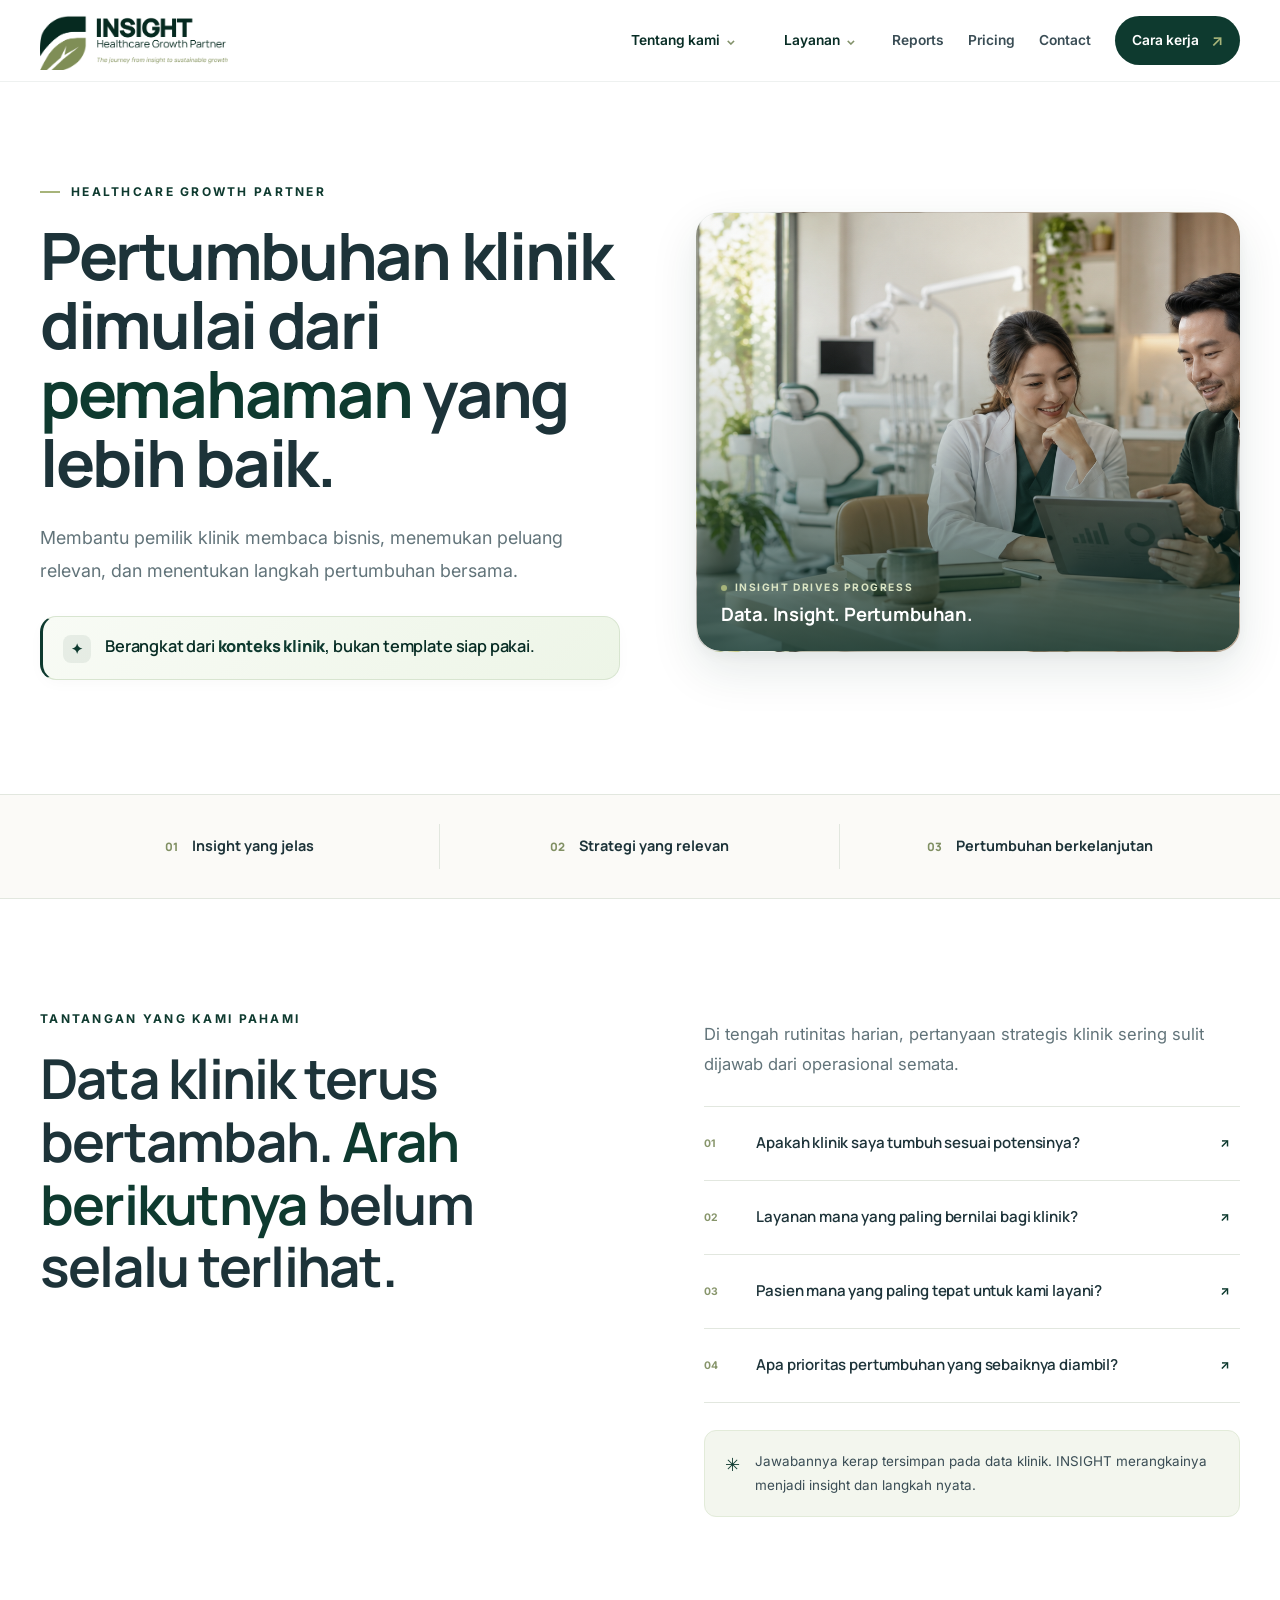
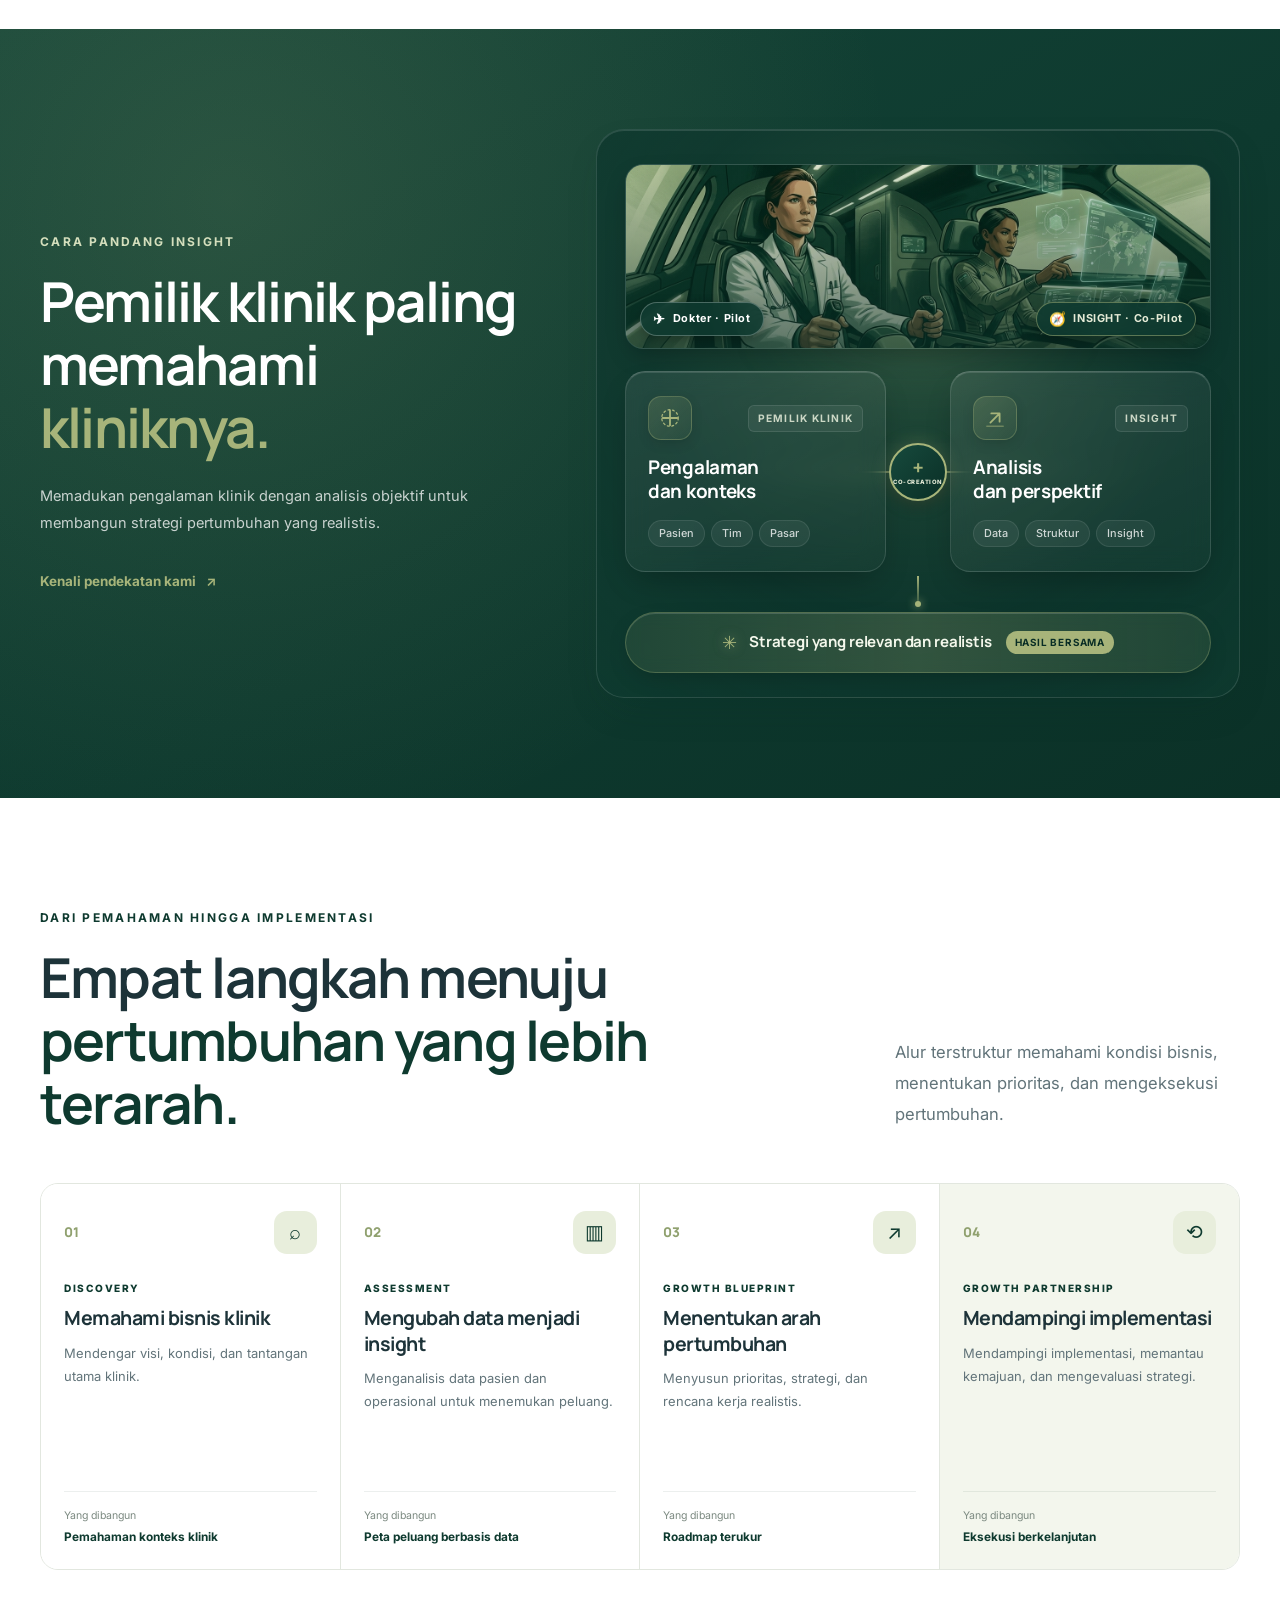
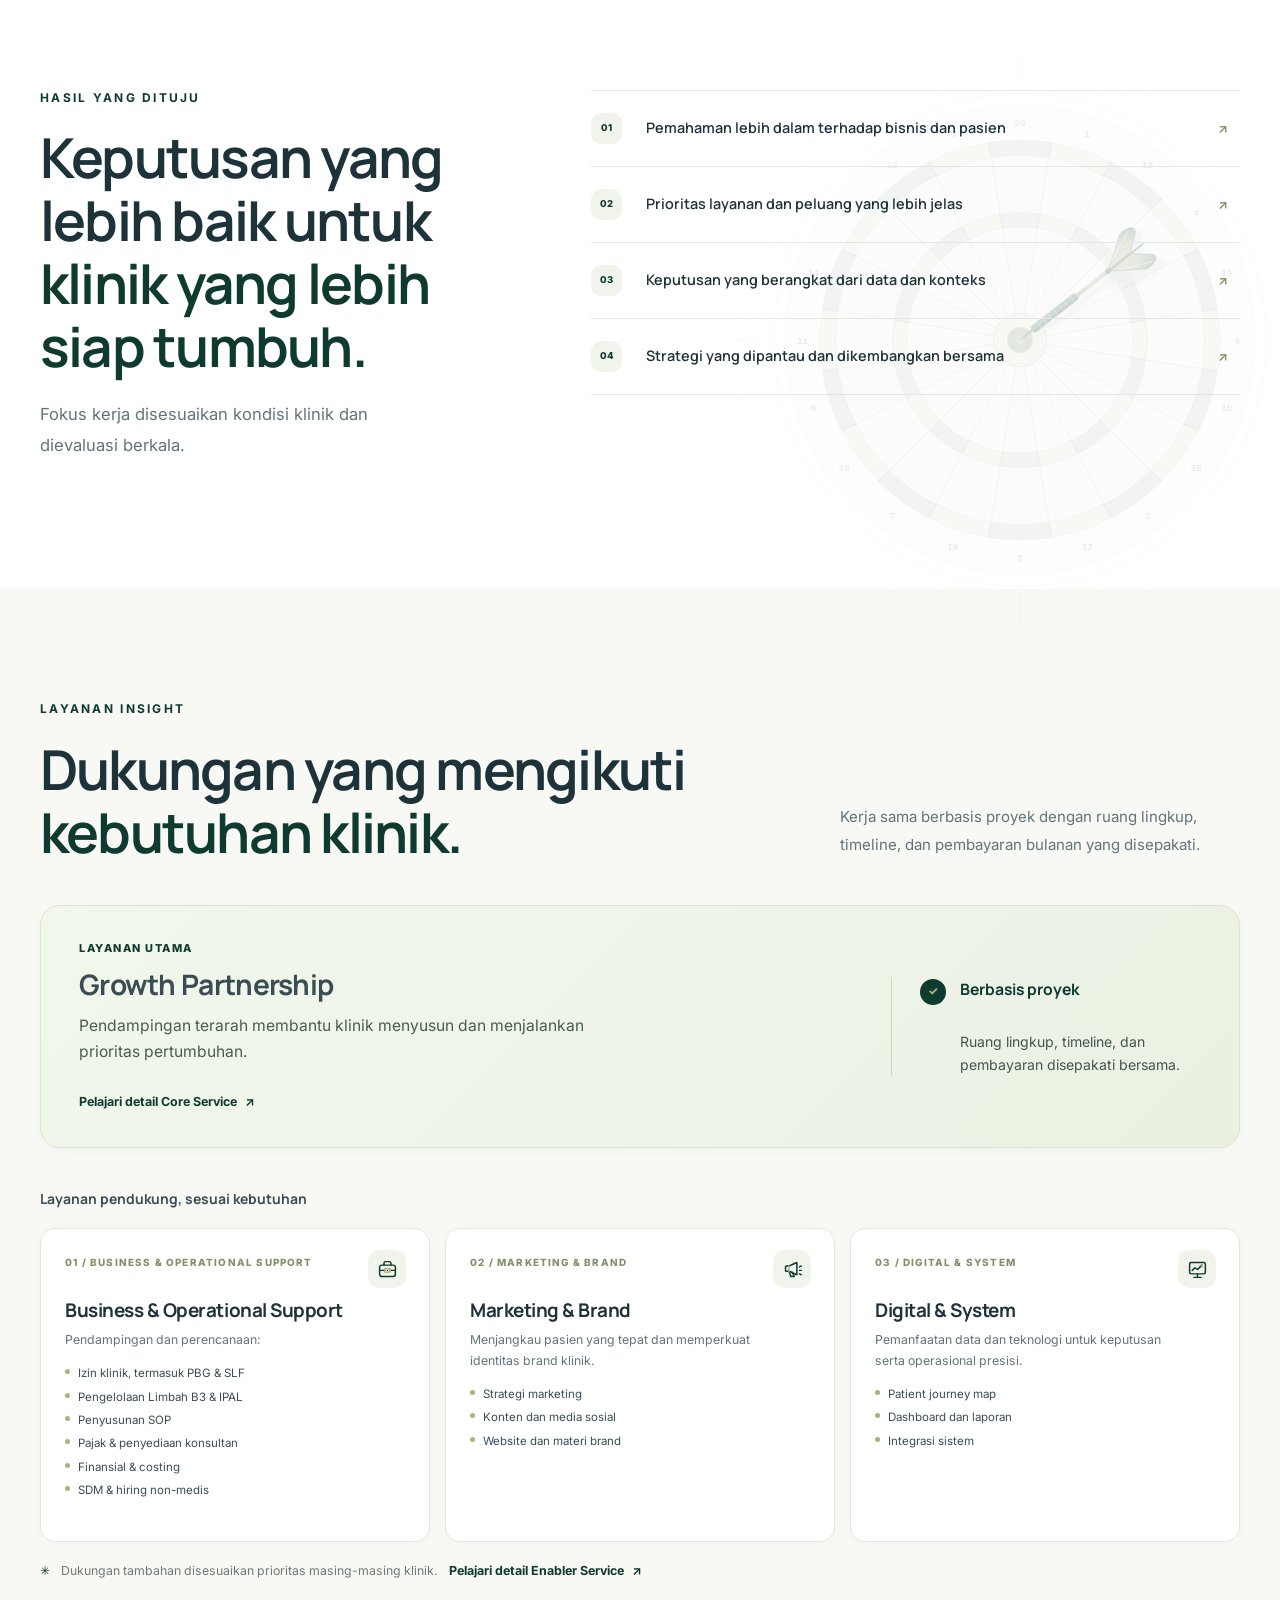
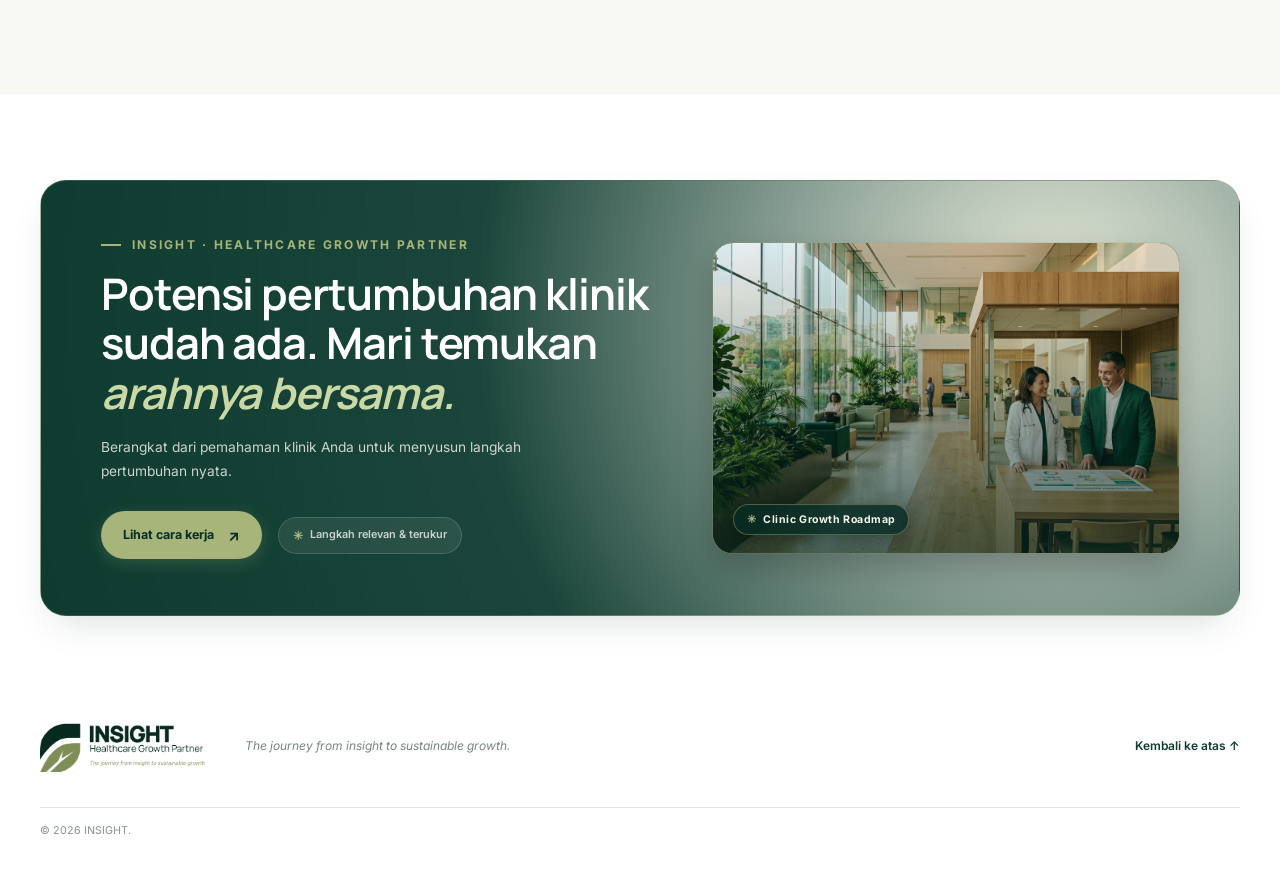
==== commit 1518ffad: "feat: revamp Core Service workflow cards and align Enabler pillars to Business & Operational Support" ====
--- a/index.html
+++ b/index.html
@@ -282,9 +282,42 @@
           </div>
           <p class="enabler-label">Layanan pendukung, sesuai kebutuhan</p>
           <div class="enabler-grid">
-            <article class="enabler-card"><span class="enabler-index">01 / MARKET & BRAND</span><span class="enabler-icon" aria-hidden="true"><img src="assets/icons/marketing-brand.svg" alt="" /></span><h3>Marketing & Brand</h3><p>Menjangkau pasien yang tepat dan memperkuat identitas brand klinik.</p><ul><li>Strategi marketing</li><li>Konten dan media sosial</li><li>Website dan materi brand</li></ul></article>
-            <article class="enabler-card"><span class="enabler-index">02 / DIGITAL & SISTEM</span><span class="enabler-icon" aria-hidden="true"><img src="assets/icons/digital-system.svg" alt="" /></span><h3>Digital & System</h3><p>Pemanfaatan data dan teknologi untuk keputusan serta operasional presisi.</p><ul><li>Patient journey map</li><li>Dashboard dan laporan</li><li>Integrasi sistem</li></ul></article>
-            <article class="enabler-card"><span class="enabler-index">03 / TIM & OPERASIONAL</span><span class="enabler-icon" aria-hidden="true"><img src="assets/icons/team-operational.svg" alt="" /></span><h3>Team & Operations</h3><p>Penguatan SOP dan kapasitas tim agar siap bertumbuh.</p><ul><li>Pengembangan SOP</li><li>Pelatihan tim</li><li>Process Improvement</li></ul></article>
+            <article class="enabler-card">
+              <span class="enabler-index">01 / BUSINESS & OPERATIONAL SUPPORT</span>
+              <span class="enabler-icon" aria-hidden="true"><img src="assets/icons/business-operational.svg" alt="" /></span>
+              <h3>Business & Operational Support</h3>
+              <p>Pendampingan dan perencanaan:</p>
+              <ul>
+                <li>Izin klinik, termasuk PBG &amp; SLF</li>
+                <li>Pengelolaan Limbah B3 &amp; IPAL</li>
+                <li>Penyusunan SOP</li>
+                <li>Pajak &amp; penyediaan konsultan</li>
+                <li>Finansial &amp; costing</li>
+                <li>SDM &amp; hiring non-medis</li>
+              </ul>
+            </article>
+            <article class="enabler-card">
+              <span class="enabler-index">02 / MARKETING & BRAND</span>
+              <span class="enabler-icon" aria-hidden="true"><img src="assets/icons/marketing-brand.svg" alt="" /></span>
+              <h3>Marketing & Brand</h3>
+              <p>Menjangkau pasien yang tepat dan memperkuat identitas brand klinik.</p>
+              <ul>
+                <li>Strategi marketing</li>
+                <li>Konten dan media sosial</li>
+                <li>Website dan materi brand</li>
+              </ul>
+            </article>
+            <article class="enabler-card">
+              <span class="enabler-index">03 / DIGITAL & SYSTEM</span>
+              <span class="enabler-icon" aria-hidden="true"><img src="assets/icons/digital-system.svg" alt="" /></span>
+              <h3>Digital & System</h3>
+              <p>Pemanfaatan data dan teknologi untuk keputusan serta operasional presisi.</p>
+              <ul>
+                <li>Patient journey map</li>
+                <li>Dashboard dan laporan</li>
+                <li>Integrasi sistem</li>
+              </ul>
+            </article>
           </div>
           <p class="flex-note"><span aria-hidden="true">✳</span> Dukungan tambahan disesuaikan prioritas masing-masing klinik. <a class="service-detail-link" style="display:inline-flex;margin-left:8px;margin-top:0;" href="enabler-service.html">Pelajari detail Enabler Service <span aria-hidden="true">↗</span></a></p>
         </div>
--- a/css/style.css
+++ b/css/style.css
@@ -447,7 +447,7 @@
 
 .services-section { background: #f8f8f4; }.services-heading { max-width: none; margin-bottom: 41px; display: flex; align-items: end; justify-content: space-between; gap: 50px; }.services-heading > div { max-width: 670px; }.services-heading > .section-lead { max-width: 400px; margin-bottom: 5px; font-size: .83rem; }
 .service-main { padding: 34px 38px; display: grid; grid-template-columns: 1fr 310px; align-items: center; gap: 36px; border: 1px solid #dae4ce; border-radius: 20px; background: linear-gradient(135deg, #f2f7ec 0%, #eaf1e3 100%); box-shadow: 0 4px 18px -4px rgba(14, 58, 47, 0.04); }.service-main-copy .process-label { margin: 0 0 10px; color: var(--green); font-size: .68rem; font-weight: 800; letter-spacing: .14em; text-transform: uppercase; }.service-main-copy h3 { margin: 0 0 10px; font-size: clamp(1.6rem, 2.2vw, 2.05rem); letter-spacing: -.025em; line-height: 1.25; color: var(--slate); }.service-main-copy > p:not(.process-label) { max-width: 560px; margin: 0 0 16px; color: #4a5c54; font-size: .98rem; line-height: 1.7; }.project-note { padding-left: 28px; display: flex; align-items: flex-start; gap: 14px; border-left: 1.5px solid #cbd7bb; }.note-check { width: 26px; height: 26px; flex: 0 0 26px; display: grid; place-items: center; border-radius: 50%; background: var(--green); color: var(--sage); font-size: .72rem; font-weight: 800; margin-top: 2px; }.project-note p { margin: 0; color: #465551; font-size: .88rem; line-height: 1.65; }.project-note b { color: var(--green); font-size: .98rem; display: block; margin-bottom: 4px; font-family: var(--font-display); }
-.enabler-label { margin: 40px 0 17px; color: var(--slate); font-family: var(--font-display); font-size: .77rem; font-weight: 700; }.enabler-grid { display: grid; grid-template-columns: repeat(3,1fr); gap: 15px; }.enabler-card { position: relative; min-height: 314px; padding: 25px 24px 22px; border: 1px solid var(--line); border-radius: 15px; background: var(--white); box-shadow: 0 2px 12px rgba(14, 58, 47, 0.025); }.enabler-index { color: #82916a; font-size: .54rem; font-weight: 800; letter-spacing: .12em; }.enabler-icon { position: absolute; top: 21px; right: 23px; width: 38px; height: 38px; display: grid; place-items: center; border-radius: 12px; background: #f1f4eb; color: var(--green); font-size: 1.13rem; }.enabler-card h3 { margin-block: 34px 8px; font-size: 1.13rem; letter-spacing: -.025em; }.enabler-card > p { max-width: 305px; margin-bottom: 15px; color: var(--muted); font-size: .69rem; line-height: 1.75; }.enabler-card ul { margin: 0; padding: 0; display: flex; flex-direction: column; gap: 8px; list-style: none; }.enabler-card li { display: flex; align-items: center; gap: 9px; color: var(--slate); font-size: .65rem; }.enabler-card li::before { width: 5px; height: 5px; border-radius: 50%; background: var(--sage); content: ""; }.flex-note { margin: 19px 0 0; color: #6d7b78; font-size: .68rem; }.flex-note span { margin-right: 8px; color: var(--green); }
+.enabler-label { margin: 40px 0 17px; color: var(--slate); font-family: var(--font-display); font-size: .77rem; font-weight: 700; }.enabler-grid { display: grid; grid-template-columns: repeat(3,1fr); gap: 15px; }.enabler-card { position: relative; min-height: 314px; padding: 25px 24px 22px; border: 1px solid var(--line); border-radius: 15px; background: var(--white); box-shadow: 0 2px 12px rgba(14, 58, 47, 0.025); display: flex; flex-direction: column; }.enabler-index { color: #82916a; font-size: .54rem; font-weight: 800; letter-spacing: .12em; }.enabler-icon { position: absolute; top: 21px; right: 23px; width: 38px; height: 38px; display: grid; place-items: center; border-radius: 12px; background: #f1f4eb; color: var(--green); font-size: 1.13rem; }.enabler-card h3 { margin-block: 28px 8px; font-size: 1.13rem; letter-spacing: -.025em; line-height: 1.25; }.enabler-card > p { max-width: 305px; margin-bottom: 14px; color: var(--muted); font-size: .69rem; line-height: 1.7; }.enabler-card ul { margin: 0; padding: 0; display: flex; flex-direction: column; gap: 7px; list-style: none; }.enabler-card li { display: flex; align-items: flex-start; gap: 8px; color: var(--slate); font-size: .65rem; line-height: 1.42; }.enabler-card li::before { width: 5px; height: 5px; flex: 0 0 5px; margin-top: 4px; border-radius: 50%; background: var(--sage); content: ""; }.flex-note { margin: 19px 0 0; color: #6d7b78; font-size: .68rem; }.flex-note span { margin-right: 8px; color: var(--green); }
 
 .closing-section { position: relative; min-height: 380px; margin-block: 86px 75px; padding: 56px 60px; overflow: hidden; display: grid; grid-template-columns: 1.15fr 0.95fr; align-items: center; gap: 48px; border-radius: 26px; background: radial-gradient(circle at 85% 30%, rgba(167, 180, 122, 0.18) 0%, rgba(18, 62, 51, 0.96) 55%, #0e3a2f 100%); border: 1px solid rgba(167, 180, 122, 0.24); box-shadow: 0 16px 40px -15px rgba(8, 45, 37, 0.18); color: var(--white); }
 .closing-section::before { position: absolute; top: -120px; right: -50px; width: 480px; height: 480px; border-radius: 50%; background: radial-gradient(circle, rgba(167, 180, 122, 0.14) 0%, transparent 70%); content: ""; pointer-events: none; }
@@ -767,6 +767,7 @@
   .closing-link { justify-content: center; width: 100%; }
   .closing-pill-note { justify-content: center; }
   .outcome-section::before { width: 320px; height: 320px; opacity: 0.15; }
+  .enabler-card ul { grid-template-columns: 1fr; gap: 7px; }
 }
 @media (prefers-reduced-motion: reduce) {
   *, *::before, *::after { scroll-behavior: auto !important; animation-duration: .01ms !important; animation-iteration-count: 1 !important; transition-duration: .01ms !important; }
@@ -797,9 +798,9 @@
 .enabler-label { font-size: .87rem; }
 .enabler-index { font-size: .62rem; }
 .enabler-icon img { width: 21px; height: 21px; }
-.enabler-card h3 { font-size: 1.23rem; }
-.enabler-card > p { font-size: .79rem; }
-.enabler-card li { font-size: .75rem; }
+.enabler-card h3 { font-size: 1.18rem; }
+.enabler-card > p { font-size: .77rem; }
+.enabler-card li { font-size: .72rem; }
 .flex-note { font-size: .77rem; }
 .site-footer > p, .back-top { font-size: .75rem; }
 .site-footer small { font-size: .67rem; }
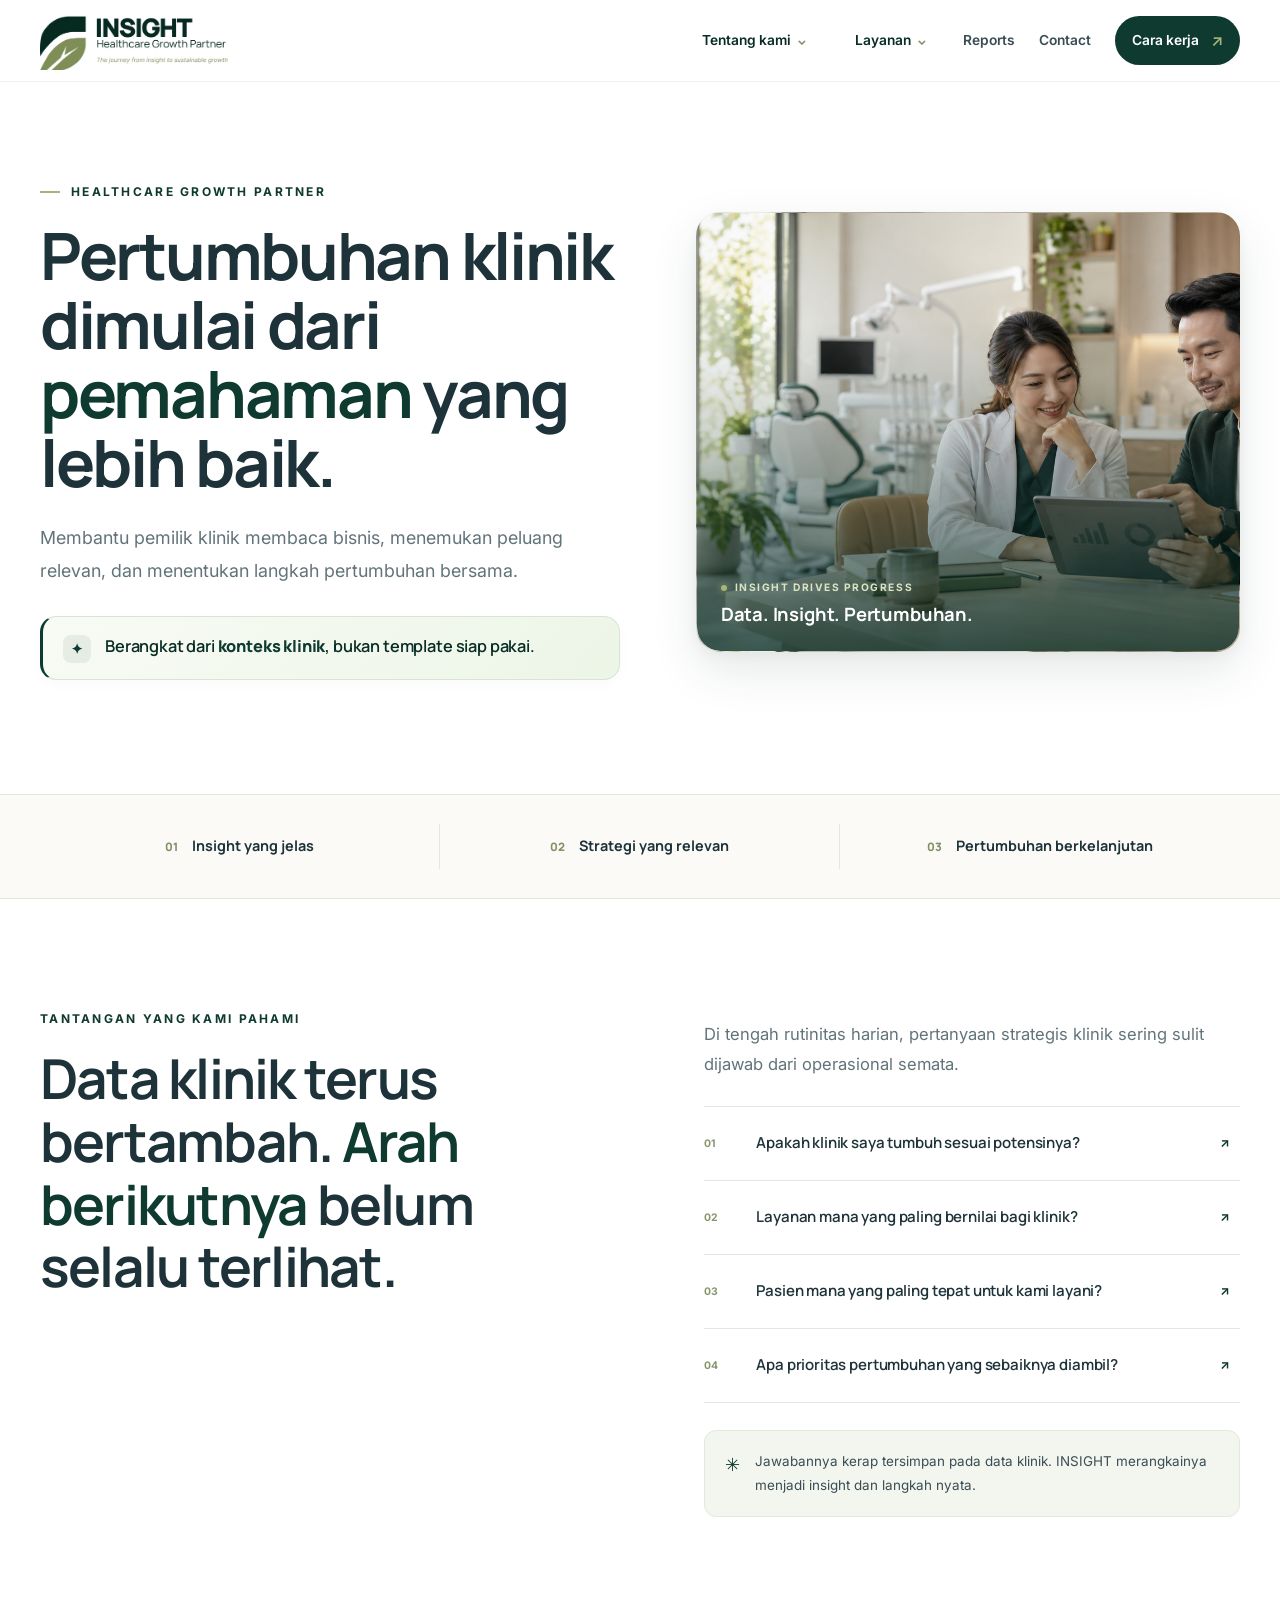
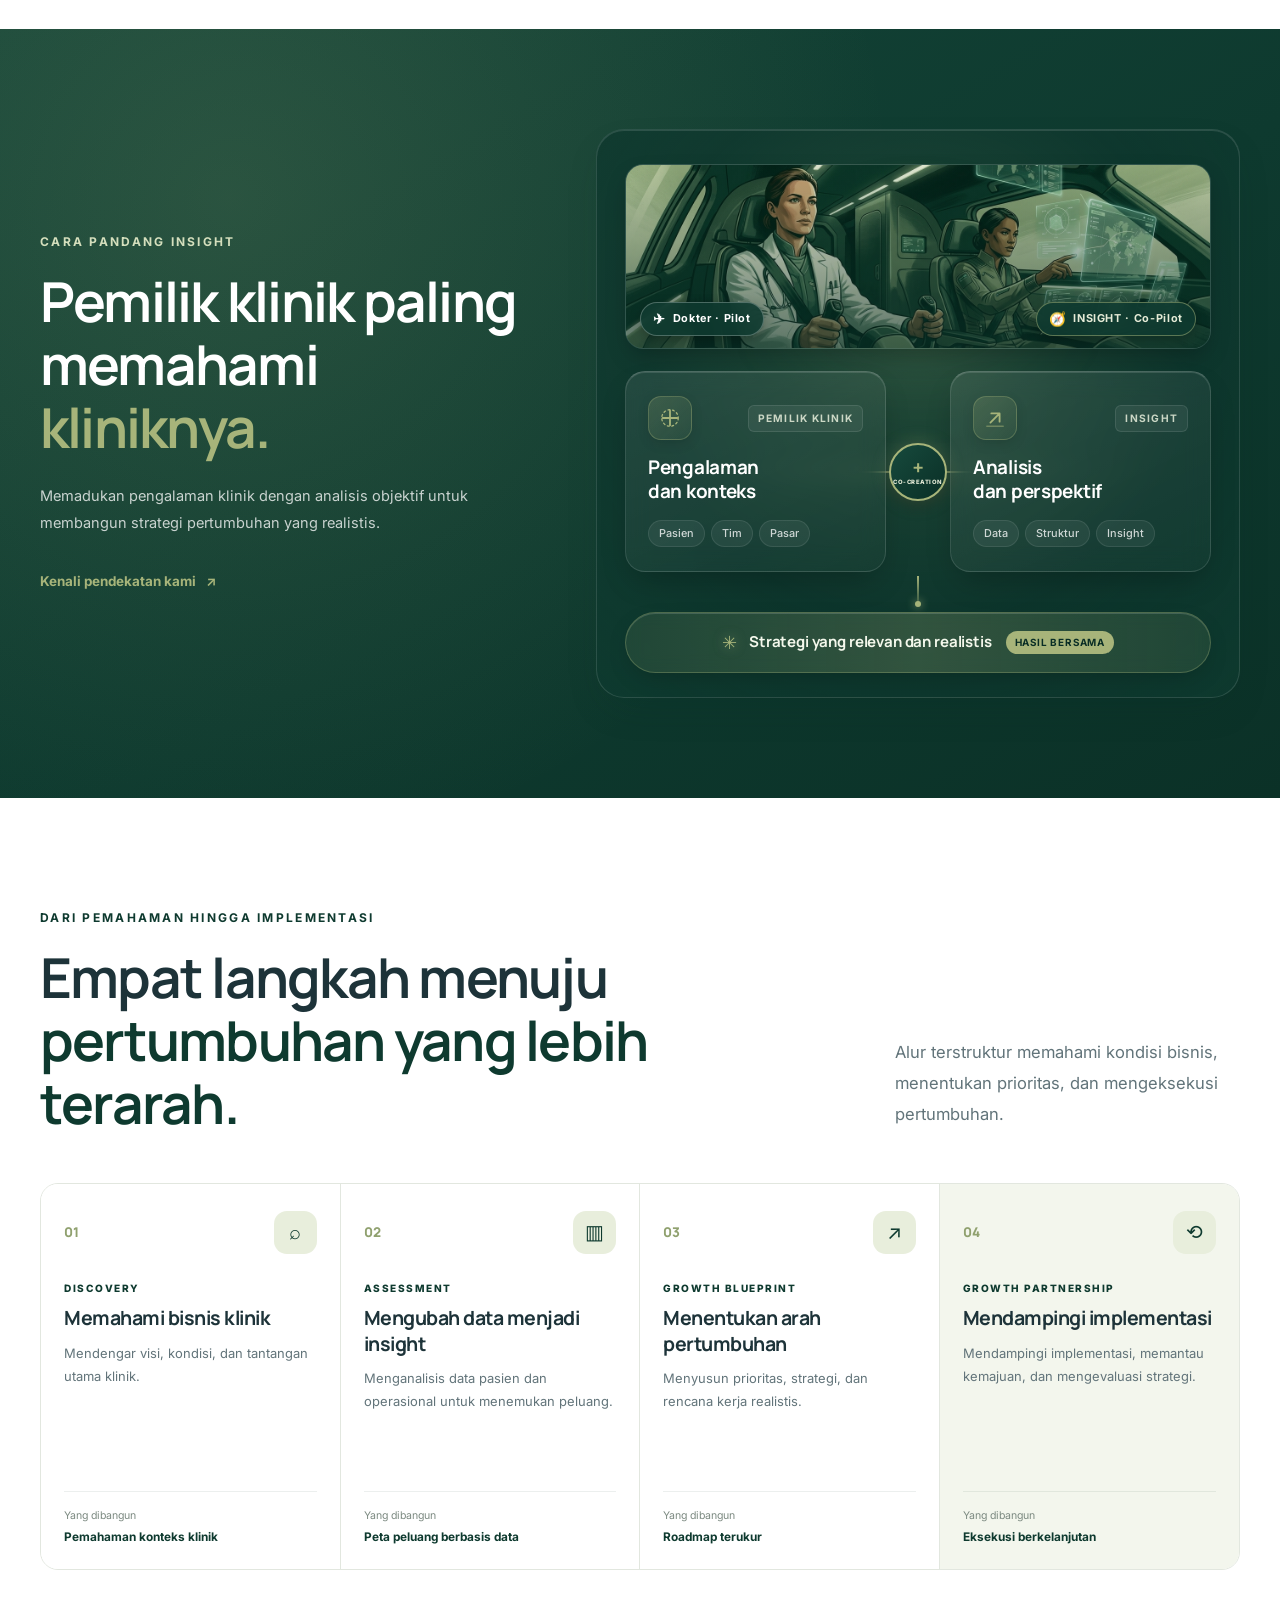
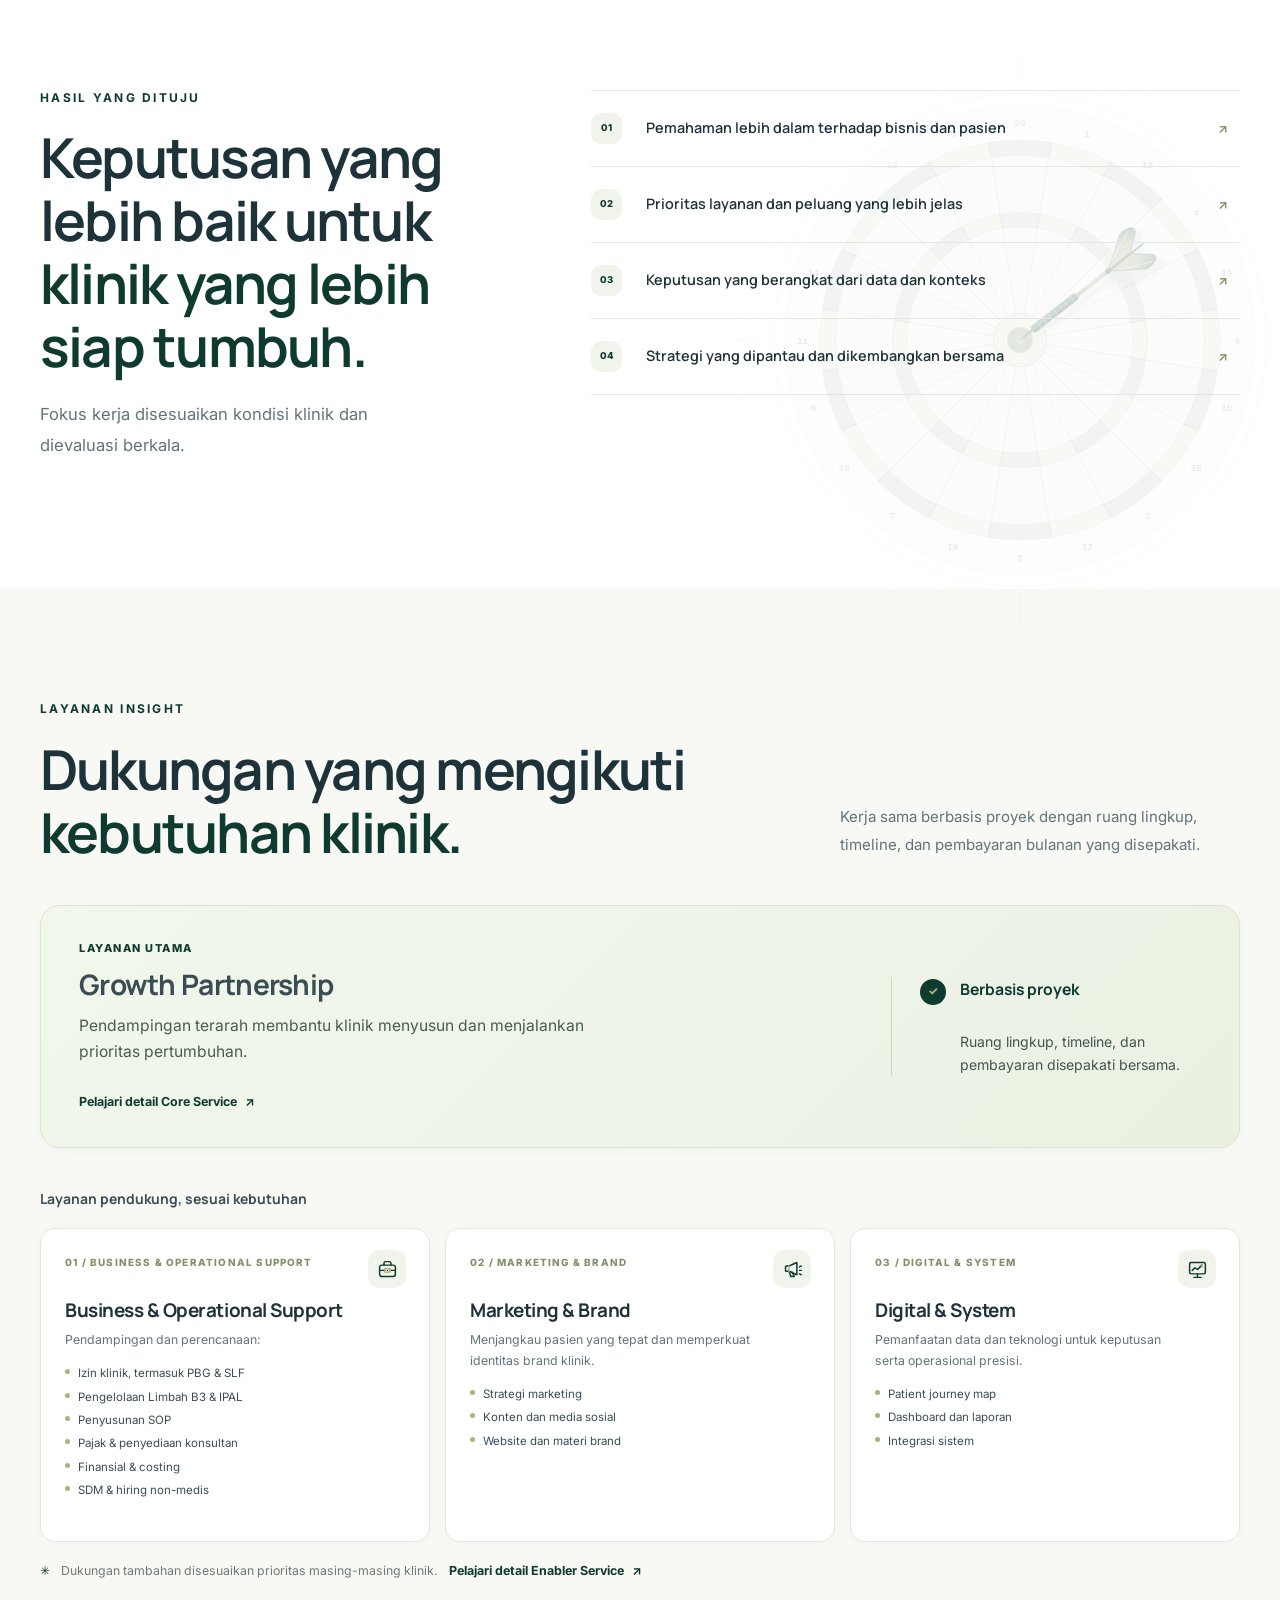
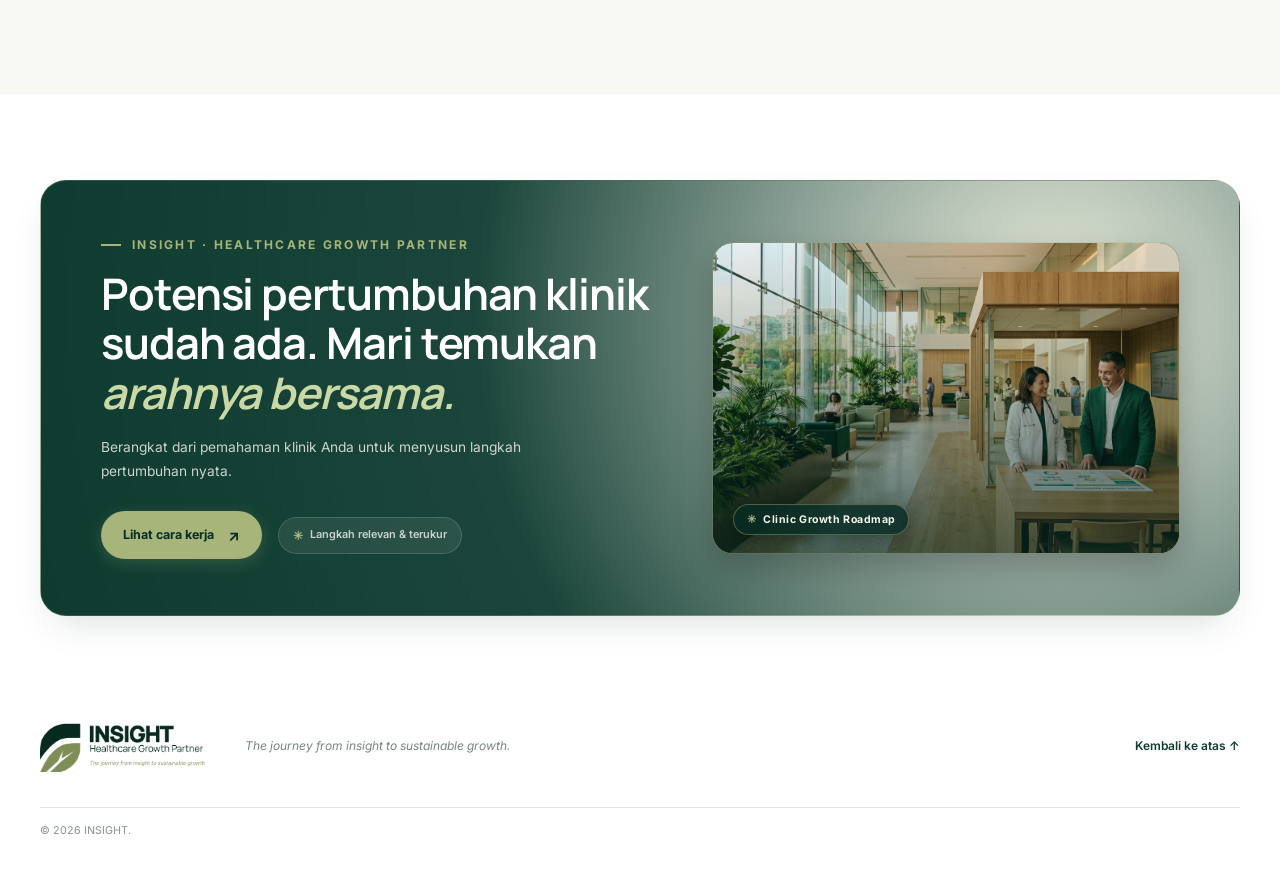
==== commit da61e721: "Remove Pricing menu item from navbar across all pages" ====
--- a/index.html
+++ b/index.html
@@ -130,7 +130,6 @@
           </div>
         </div>
         <a href="reports.html">Reports</a>
-        <a href="pricing.html">Pricing</a>
         <a href="contact.html">Contact</a>
         <a class="nav-cta" href="#cara-kerja">Cara kerja <span aria-hidden="true">↗</span></a>
       </nav>
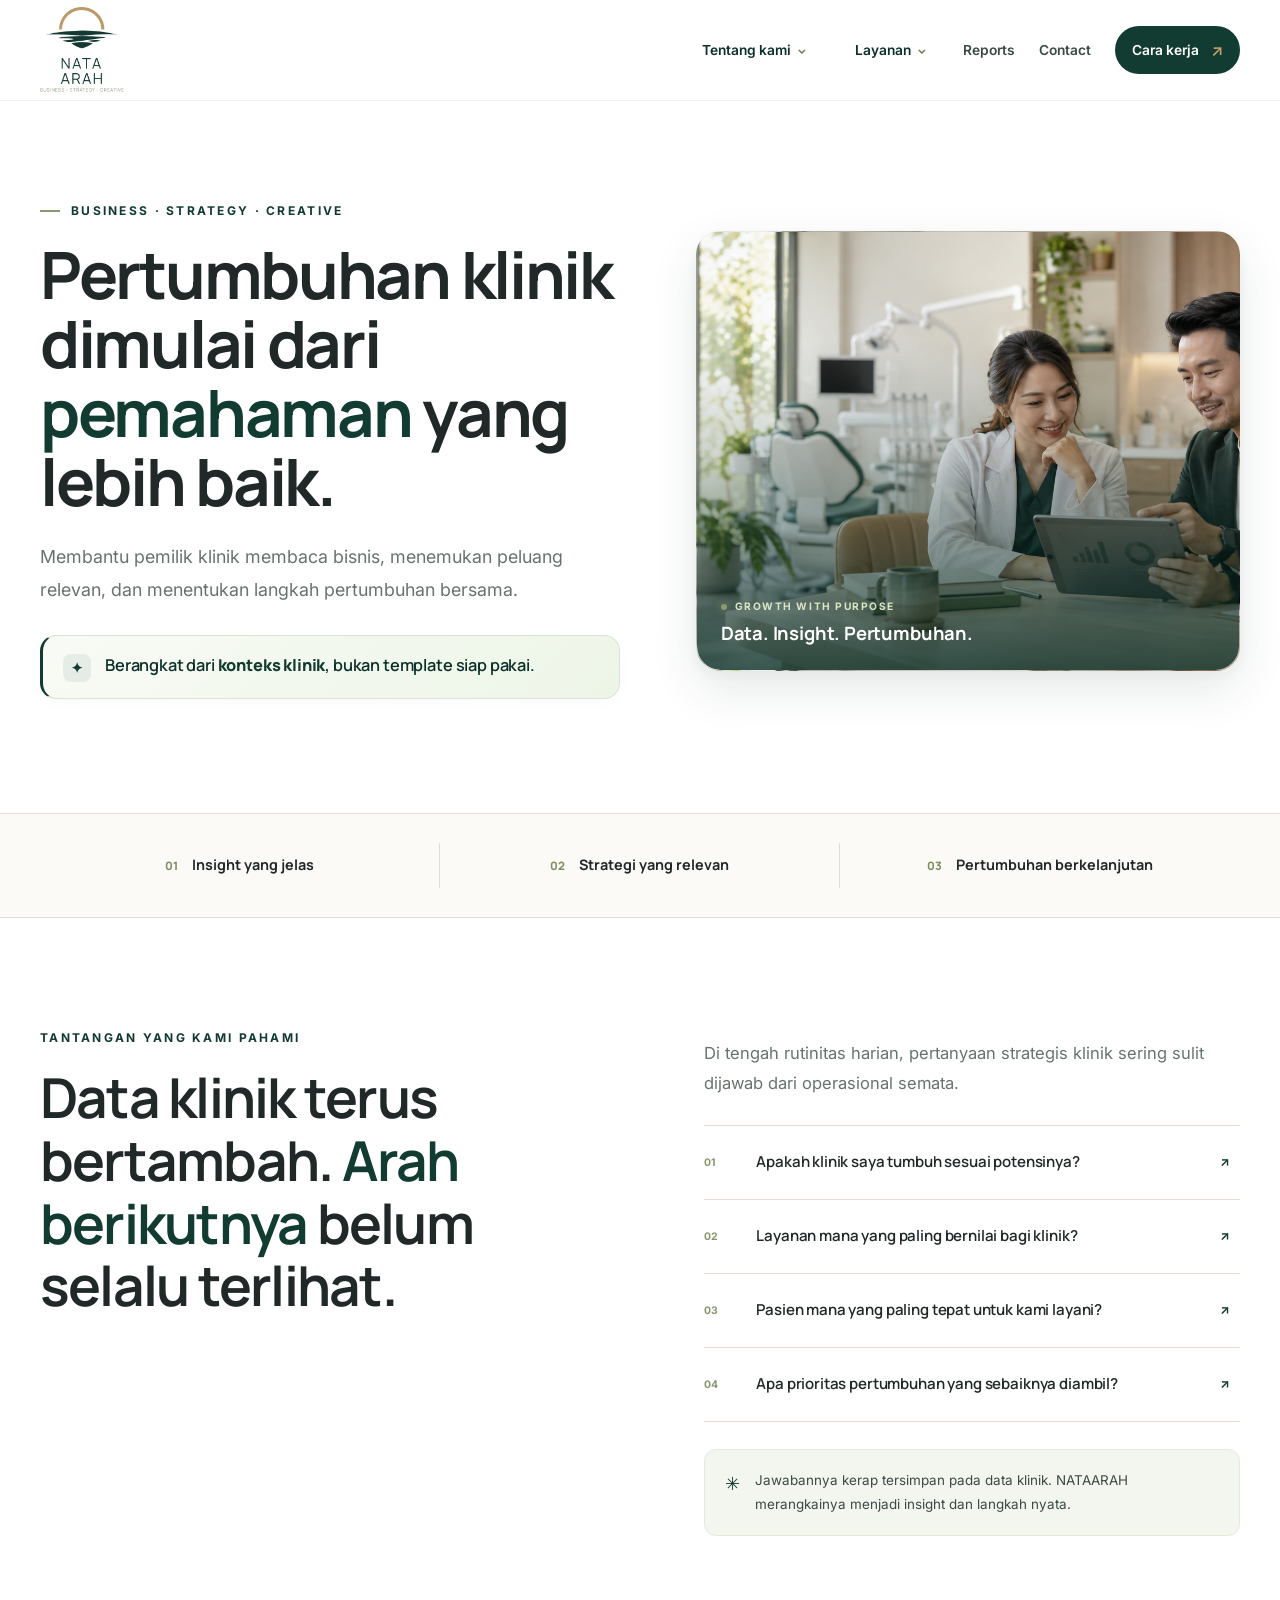
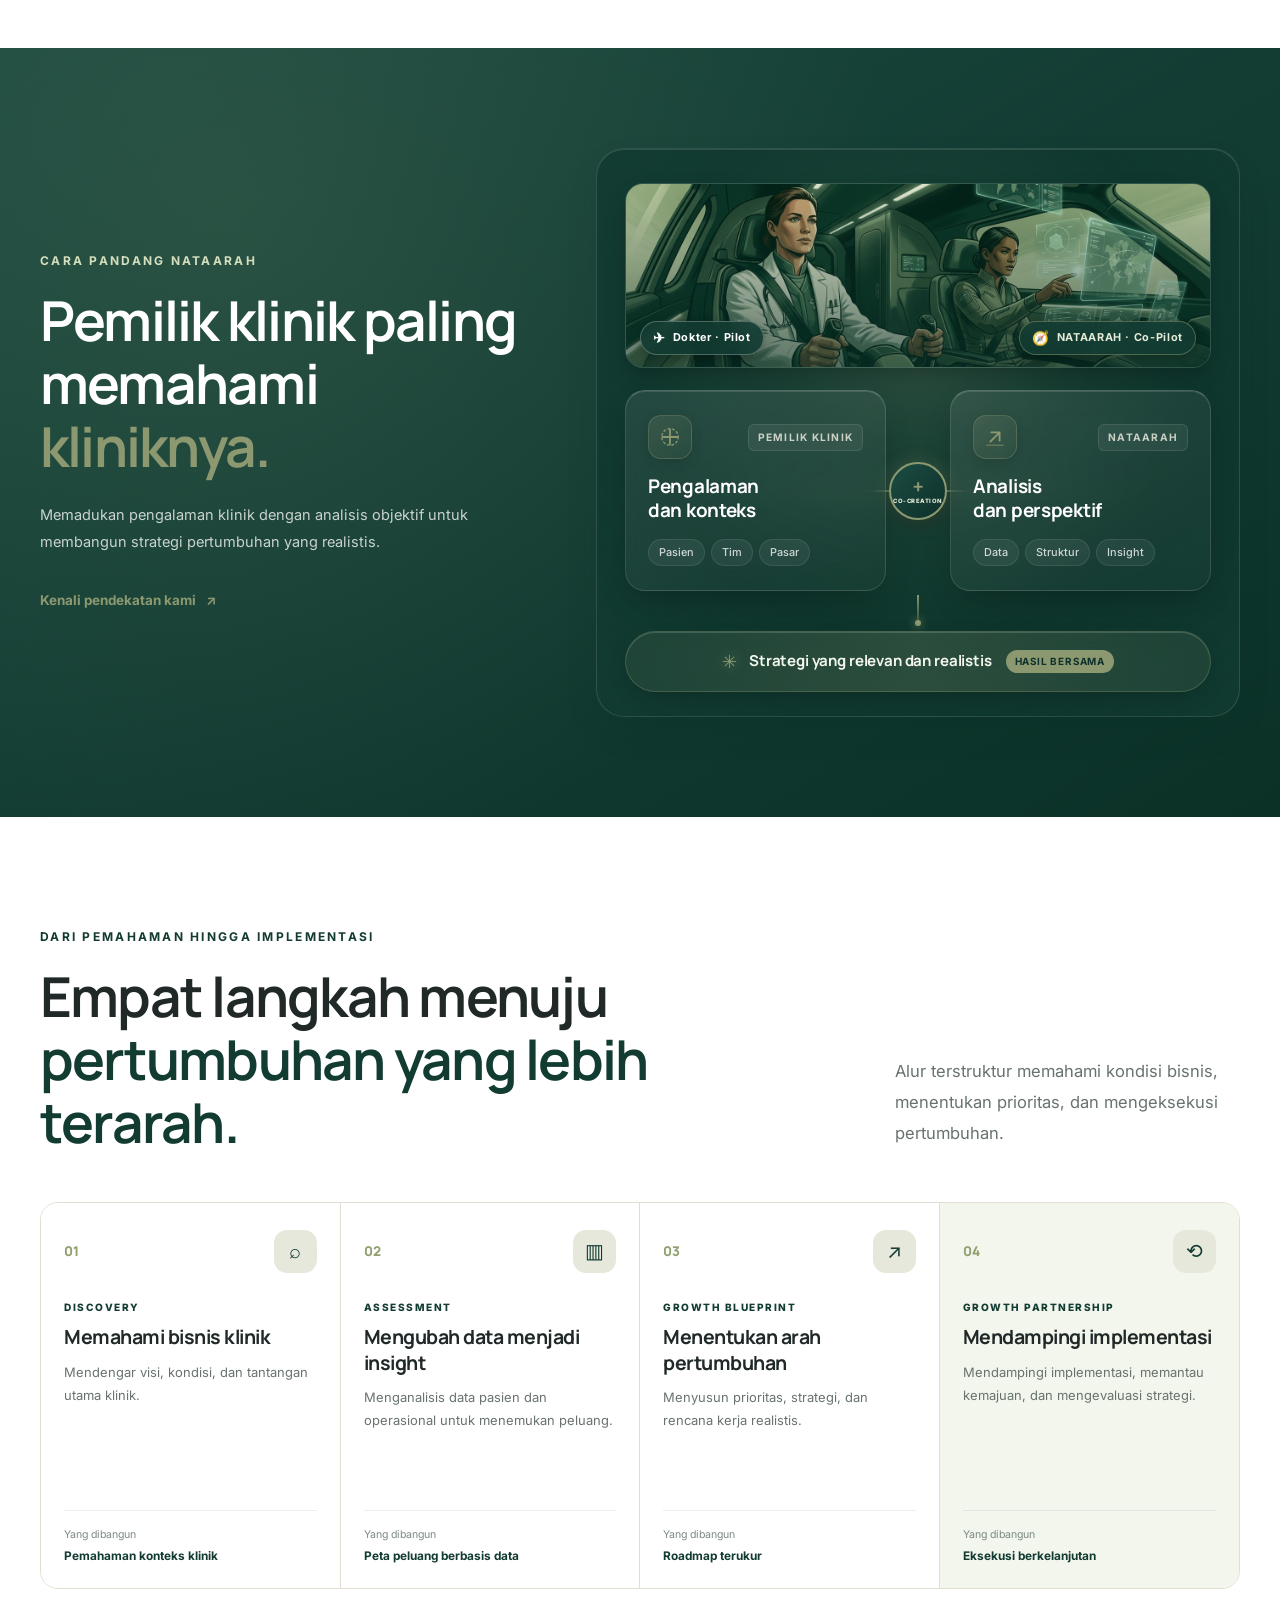
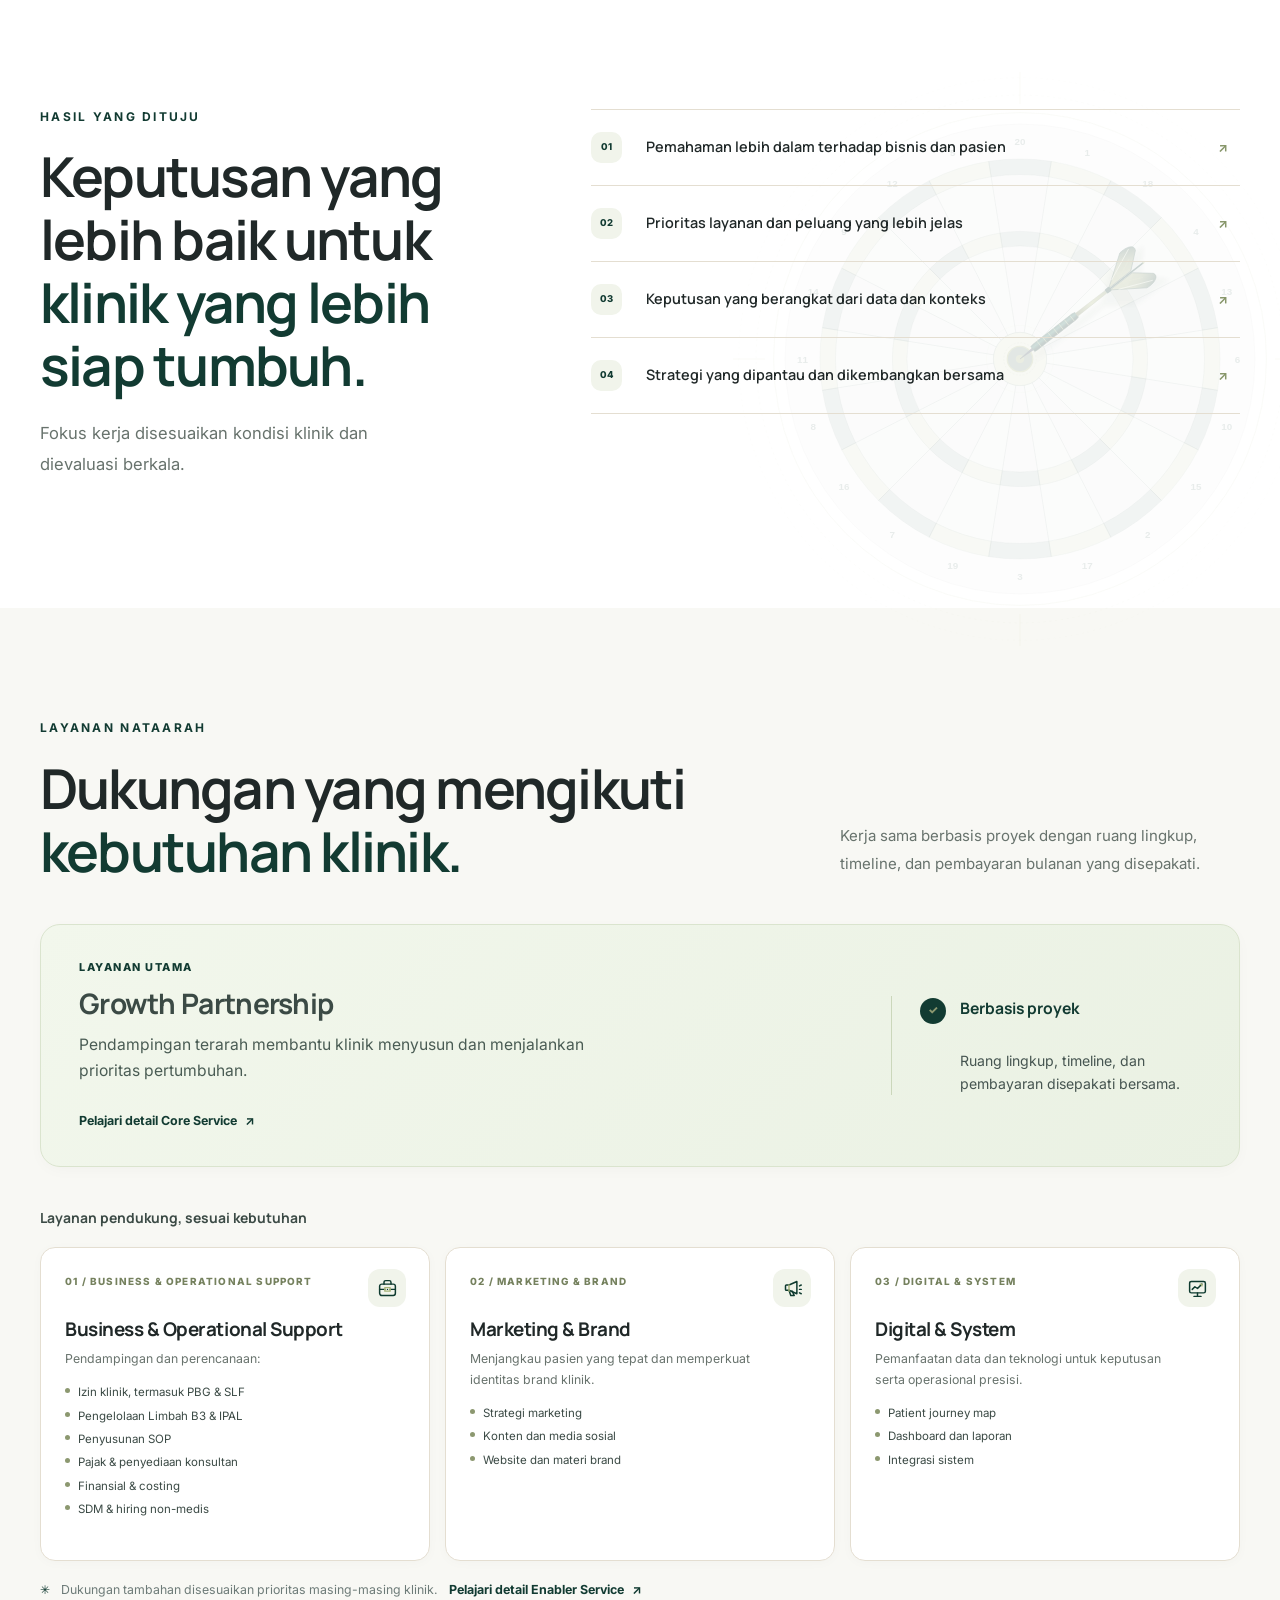
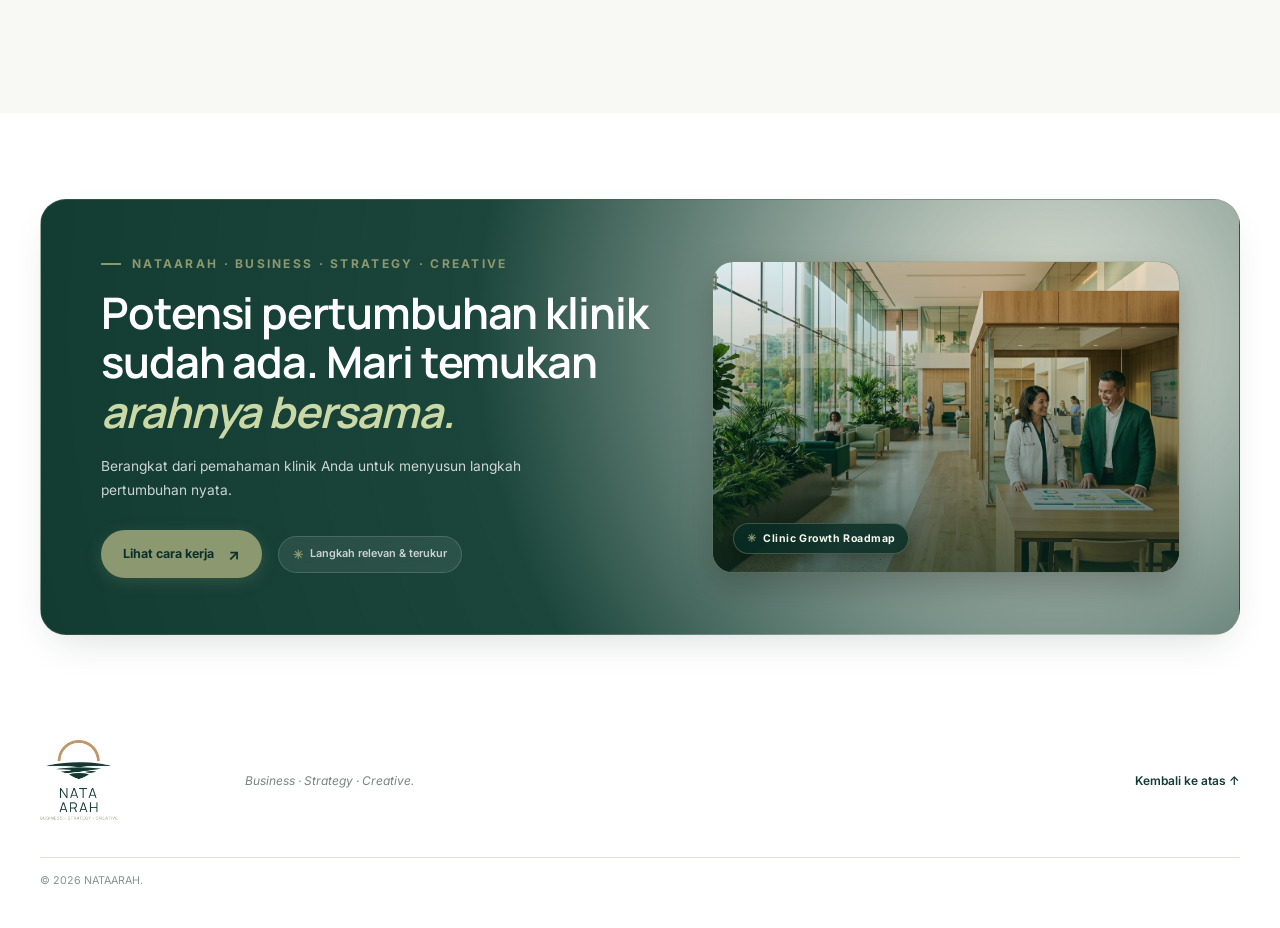
==== commit 57e6a9cd: "Rebrand website as NATAARAH" ====
--- a/index.html
+++ b/index.html
@@ -3,22 +3,21 @@
   <head>
     <meta charset="utf-8" />
     <meta name="viewport" content="width=device-width, initial-scale=1" />
-    <meta name="description" content="INSIGHT mendampingi klinik mengubah data menjadi insight, keputusan, dan pertumbuhan yang lebih terarah." />
-    <meta name="theme-color" content="#0e3a2f" />
-    <title>INSIGHT Healthcare Growth Partner</title>
-    <link rel="icon" type="image/png" href="assets/icons/favicon.png" />
-    <link rel="icon" type="image/svg+xml" href="assets/icons/favicon.svg" />
-    <link rel="apple-touch-icon" href="assets/icons/apple-touch-icon.png" />
+    <meta name="description" content="NATAARAH mendampingi klinik mengubah data menjadi insight, keputusan, dan pertumbuhan yang lebih terarah." />
+    <meta name="theme-color" content="#123B32" />
+    <title>NATAARAH — Business · Strategy · Creative</title>
+    <link rel="icon" type="image/png" href="assets/icons/nataarah-icon.png" />
+    <link rel="apple-touch-icon" href="assets/icons/nataarah-icon.png" />
     <link rel="preconnect" href="https://fonts.googleapis.com" />
     <link rel="preconnect" href="https://fonts.gstatic.com" crossorigin />
     <link href="https://fonts.googleapis.com/css2?family=Inter:wght@400;500;600;700&family=Manrope:wght@400;500;600;700;800&display=swap" rel="stylesheet" />
-    <link rel="stylesheet" href="css/style.css?v=20260925-15" />
+    <link rel="stylesheet" href="css/style.css?v=20261026-nataarah-3" />
     <script src="js/main.js?v=20260925-15" defer></script>
   </head>
   <body>
     <a class="skip-link" href="#main">Lewati ke konten</a>
     <header class="site-header">
-      <a class="brand" href="#home" aria-label="INSIGHT, beranda"><img src="assets/images/insight-primary-logo.png" alt="INSIGHT Healthcare Growth Partner" /></a>
+      <a class="brand" href="#home" aria-label="NATAARAH, beranda"><img src="assets/images/nataarah-primary-logo.png" alt="NATAARAH — Business, Strategy, Creative" /></a>
       <button class="menu-toggle" type="button" aria-expanded="false" aria-controls="site-nav">
         <span class="menu-toggle-label">Menu</span><span class="menu-toggle-icon" aria-hidden="true"><i></i><i></i></span>
       </button>
@@ -28,7 +27,7 @@
           <div class="dropdown-menu dropdown-menu-left" id="about-menu">
             <div class="dropdown-head">
               <span class="dropdown-head-label">Profil &amp; Filosofi</span>
-              <span class="dropdown-head-tag">INSIGHT Healthcare</span>
+              <span class="dropdown-head-tag">NATAARAH</span>
             </div>
             <div class="dropdown-items">
               <a href="#tantangan" class="dropdown-item">
@@ -83,7 +82,7 @@
             <div class="dropdown-footer dropdown-footer-center">
               <div class="dropdown-footer-note">
                 <span class="dropdown-footer-icon" aria-hidden="true">✳</span>
-                <span>The journey from insight to sustainable growth</span>
+                <span>Business · Strategy · Creative</span>
               </div>
             </div>
           </div>
@@ -137,7 +136,7 @@
     <main id="main">
       <section class="hero section-wrap" id="home" aria-labelledby="hero-title">
         <div class="hero-copy-block">
-          <p class="eyebrow"><span class="eyebrow-mark"></span> Healthcare Growth Partner</p>
+          <p class="eyebrow"><span class="eyebrow-mark"></span> Business · Strategy · Creative</p>
           <h1 id="hero-title">Pertumbuhan klinik dimulai dari <em>pemahaman</em> yang lebih baik.</h1>
           <p class="hero-copy">Membantu pemilik klinik membaca bisnis, menemukan peluang relevan, dan menentukan langkah pertumbuhan bersama.</p>
           <div class="hero-highlight-note">
@@ -145,12 +144,12 @@
             <p class="highlight-note-text">Berangkat dari <strong>konteks klinik</strong>, bukan template siap pakai.</p>
           </div>
         </div>
-        <div class="hero-art" role="img" aria-label="Pemilik klinik dan advisor INSIGHT meninjau data bersama">
-          <div class="hero-image-caption"><span>INSIGHT DRIVES PROGRESS</span><b>Data. Insight. Pertumbuhan.</b></div>
-        </div>
-      </section>
-
-      <section class="signal-strip" aria-label="Fokus INSIGHT">
+        <div class="hero-art" role="img" aria-label="Pemilik klinik dan advisor NATAARAH meninjau data bersama">
+          <div class="hero-image-caption"><span>GROWTH WITH PURPOSE</span><b>Data. Insight. Pertumbuhan.</b></div>
+        </div>
+      </section>
+
+      <section class="signal-strip" aria-label="Fokus NATAARAH">
         <div><span>01</span><p>Insight yang jelas</p></div><div><span>02</span><p>Strategi yang relevan</p></div><div><span>03</span><p>Pertumbuhan berkelanjutan</p></div>
       </section>
 
@@ -164,20 +163,20 @@
             <article><span>03</span><p>Pasien mana yang paling tepat untuk kami layani?</p><b aria-hidden="true">↗</b></article>
             <article><span>04</span><p>Apa prioritas pertumbuhan yang sebaiknya diambil?</p><b aria-hidden="true">↗</b></article>
           </div>
-          <div class="problem-callout"><span class="callout-symbol" aria-hidden="true">✳</span><p>Jawabannya kerap tersimpan pada data klinik. INSIGHT merangkainya menjadi insight dan langkah nyata.</p></div>
+          <div class="problem-callout"><span class="callout-symbol" aria-hidden="true">✳</span><p>Jawabannya kerap tersimpan pada data klinik. NATAARAH merangkainya menjadi insight dan langkah nyata.</p></div>
         </div>
       </section>
 
       <section class="belief-section" id="pendekatan" aria-labelledby="belief-title">
         <div class="belief-inner section-wrap">
-          <div class="belief-copy"><p class="eyebrow eyebrow-light">Cara pandang INSIGHT</p><h2 id="belief-title">Pemilik klinik paling memahami <em>kliniknya.</em></h2><p>Memadukan pengalaman klinik dengan analisis objektif untuk membangun strategi pertumbuhan yang realistis.</p><a class="light-link" href="#cara-kerja">Kenali pendekatan kami <span aria-hidden="true">↗</span></a></div>
-          <div class="collab-visual" aria-label="Kolaborasi antara pemilik klinik dan INSIGHT" role="img">
+          <div class="belief-copy"><p class="eyebrow eyebrow-light">Cara pandang NATAARAH</p><h2 id="belief-title">Pemilik klinik paling memahami <em>kliniknya.</em></h2><p>Memadukan pengalaman klinik dengan analisis objektif untuk membangun strategi pertumbuhan yang realistis.</p><a class="light-link" href="#cara-kerja">Kenali pendekatan kami <span aria-hidden="true">↗</span></a></div>
+          <div class="collab-visual" aria-label="Kolaborasi antara pemilik klinik dan NATAARAH" role="img">
             <!-- Pilot & Co-Pilot Illustration Banner -->
             <div class="collab-illustration-banner">
-              <img src="assets/images/pilot-copilot-insight.jpg" alt="Dokter sebagai Pilot dan INSIGHT sebagai Co-Pilot dalam navigasi klinik" />
+              <img src="assets/images/pilot-copilot-nataarah.jpg" alt="Dokter sebagai Pilot dan NATAARAH sebagai Co-Pilot dalam navigasi klinik" />
               <div class="illustration-badges">
                 <span class="role-badge pilot"><span class="badge-icon" aria-hidden="true">✈</span> Dokter · Pilot</span>
-                <span class="role-badge copilot"><span class="badge-icon" aria-hidden="true">🧭</span> INSIGHT · Co-Pilot</span>
+                <span class="role-badge copilot"><span class="badge-icon" aria-hidden="true">🧭</span> NATAARAH · Co-Pilot</span>
               </div>
             </div>
 
@@ -211,7 +210,7 @@
                 </div>
               </div>
 
-              <!-- Right Node: INSIGHT -->
+              <!-- Right Node: NATAARAH -->
               <article class="collab-card insight-card">
                 <div class="collab-card-header">
                   <div class="collab-badge-icon" aria-hidden="true">
@@ -220,7 +219,7 @@
                       <path d="M3 21h18" stroke-width="1.4" stroke-opacity="0.5"/>
                     </svg>
                   </div>
-                  <span class="collab-role-tag">INSIGHT</span>
+                  <span class="collab-role-tag">NATAARAH</span>
                 </div>
                 <h3 class="collab-card-title">Analisis<br/>dan perspektif</h3>
                 <div class="collab-tags">
@@ -266,7 +265,7 @@
 
       <section class="services-section section-pad" id="layanan" aria-labelledby="services-title">
         <div class="section-wrap">
-          <div class="section-heading services-heading"><div><p class="eyebrow">Layanan INSIGHT</p><h2 id="services-title">Dukungan yang mengikuti <em>kebutuhan klinik.</em></h2></div><p class="section-lead">Kerja sama berbasis proyek dengan ruang lingkup, timeline, dan pembayaran bulanan yang disepakati.</p></div>
+          <div class="section-heading services-heading"><div><p class="eyebrow">Layanan NATAARAH</p><h2 id="services-title">Dukungan yang mengikuti <em>kebutuhan klinik.</em></h2></div><p class="section-lead">Kerja sama berbasis proyek dengan ruang lingkup, timeline, dan pembayaran bulanan yang disepakati.</p></div>
           <div class="service-main">
             <div class="service-main-copy">
               <p class="process-label">LAYANAN UTAMA</p>
@@ -324,7 +323,7 @@
 
       <section class="closing-section section-wrap" id="kontak" aria-labelledby="closing-title">
         <div class="closing-copy-block">
-          <p class="eyebrow eyebrow-light"><span class="eyebrow-mark"></span> INSIGHT · Healthcare Growth Partner</p>
+          <p class="eyebrow eyebrow-light"><span class="eyebrow-mark"></span> NATAARAH · Business · Strategy · Creative</p>
           <h2 id="closing-title">Potensi pertumbuhan klinik sudah ada. Mari temukan <em>arahnya bersama.</em></h2>
           <p>Berangkat dari pemahaman klinik Anda untuk menyusun langkah pertumbuhan nyata.</p>
           <div class="closing-actions">
@@ -333,8 +332,8 @@
           </div>
         </div>
 
-        <div class="closing-visual-frame" aria-label="Diskusi roadmap pertumbuhan klinik bersama advisor INSIGHT" role="img">
-          <img src="assets/images/insight-closing-banner.jpg" alt="Pemilik klinik dan advisor INSIGHT meninjau roadmap pertumbuhan" />
+        <div class="closing-visual-frame" aria-label="Diskusi roadmap pertumbuhan klinik bersama advisor NATAARAH" role="img">
+          <img src="assets/images/nataarah-closing-banner.jpg" alt="Pemilik klinik dan advisor NATAARAH meninjau roadmap pertumbuhan" />
           <div class="closing-img-overlay">
             <span class="closing-img-badge"><span aria-hidden="true">✳</span> Clinic Growth Roadmap</span>
           </div>
@@ -342,9 +341,9 @@
       </section>
     </main>
     <footer class="site-footer">
-      <a class="footer-brand" href="#home"><img src="assets/images/insight-primary-logo.png" alt="INSIGHT Healthcare Growth Partner" /></a>
-      <p>The journey from insight to sustainable growth.</p><a href="#home" class="back-top">Kembali ke atas ↑</a>
-      <small>© <span id="year"></span> INSIGHT.</small>
+      <a class="footer-brand" href="#home"><img src="assets/images/nataarah-primary-logo.png" alt="NATAARAH — Business, Strategy, Creative" /></a>
+      <p>Business · Strategy · Creative.</p><a href="#home" class="back-top">Kembali ke atas ↑</a>
+      <small>© <span id="year"></span> NATAARAH.</small>
     </footer>
   </body>
 </html>
--- a/css/style.css
+++ b/css/style.css
@@ -1,15 +1,18 @@
 :root {
   color-scheme: light;
-  --green: #0e3a2f;
-  --green-deep: #082d25;
-  --sage: #a7b47a;
-  --sage-light: #e8eedc;
-  --slate: #3a4d55;
-  --text: #1d3339;
-  --muted: #62747a;
-  --paper: #f6f5ef;
+  --green: #123B32;
+  --green-deep: #0D302A;
+  --sage: #8C9870;
+  --sage-light: #e7e8dc;
+  --gold: #C4A06A;
+  --sand: #F3EFE6;
+  --charcoal: #202828;
+  --slate: #3b4a45;
+  --text: var(--charcoal);
+  --muted: #68736d;
+  --paper: #F3EFE6;
   --white: #fff;
-  --line: #e2e7df;
+  --line: #e4ded1;
   --font-body: "Inter", Arial, sans-serif;
   --font-display: "Manrope", "Inter", Arial, sans-serif;
   --page-width: 1200px;
@@ -25,9 +28,9 @@
 .section-wrap { width: min(var(--page-width), calc(100% - 64px)); margin-inline: auto; }
 .section-pad { padding-block: 112px; }
 
-.site-header { position: sticky; top: 0; z-index: 10; width: 100%; min-height: 82px; padding-inline: max(32px, calc((100% - var(--page-width)) / 2)); display: flex; align-items: center; justify-content: space-between; border-bottom: 1px solid rgba(14,58,47,.07); background: rgba(255,255,255,.94); backdrop-filter: blur(16px); }
-.brand { display: inline-flex; width: 188px; align-items: center; text-decoration: none; }
-.brand img { width: 100%; height: auto; }
+.site-header { position: sticky; top: 0; z-index: 10; width: 100%; min-height: 100px; padding-block: 6px; padding-inline: max(32px, calc((100% - var(--page-width)) / 2)); display: flex; align-items: center; justify-content: space-between; border-bottom: 1px solid rgba(18,59,50,.07); background: rgba(255,255,255,.94); backdrop-filter: blur(16px); }
+.brand { display: inline-flex; width: 84px; flex: 0 0 84px; align-items: center; text-decoration: none; }
+.brand img { width: 100%; height: 88px; object-fit: contain; }
 .site-nav { display: flex; align-items: center; gap: 24px; }
 .site-nav a { color: var(--slate); font-size: .86rem; font-weight: 600; text-decoration: none; transition: color .2s ease; }
 .site-nav a:hover, .site-nav a:focus-visible { color: var(--green); }
@@ -36,7 +39,7 @@
 .site-nav a.nav-active:not(.nav-cta)::after,
 .site-nav a[aria-current="page"]:not(.nav-cta)::after { content: ""; position: absolute; bottom: -6px; left: 0; right: 0; height: 2.5px; background: var(--green); border-radius: 999px; }
 .site-nav .nav-cta { display: inline-flex; align-items: center; gap: 12px; padding: 11px 17px; border-radius: 999px; background: var(--green); color: var(--white); }
-.nav-cta span { color: var(--sage); font-size: 1rem; }
+.nav-cta span { color: var(--gold); font-size: 1rem; }
 .nav-dropdown { position: relative; display: flex; align-items: center; }
 .nav-dropdown-toggle {
   display: inline-flex;
@@ -60,7 +63,7 @@
   background: #f0f4ea;
 }
 .dropdown-caret {
-  color: #82916a;
+  color: #75815E;
   font-size: 0.75rem;
   font-weight: 800;
   transition: transform 0.24s cubic-bezier(0.16, 1, 0.3, 1), color 0.18s ease;
@@ -85,7 +88,7 @@
   border: 1px solid #dce5d3;
   border-radius: 22px;
   background: #ffffff;
-  box-shadow: 0 16px 44px -8px rgba(14, 58, 47, 0.11), 0 4px 16px -2px rgba(14, 58, 47, 0.04);
+  box-shadow: 0 16px 44px -8px rgba(18, 59, 50, 0.11), 0 4px 16px -2px rgba(18, 59, 50, 0.04);
   z-index: 1000;
   overflow: hidden;
   opacity: 0;
@@ -169,7 +172,7 @@
   background: linear-gradient(135deg, #f7f9f3 0%, #edf4e8 100%);
   border-color: #d2dfc9;
   transform: translateX(3px);
-  box-shadow: 0 4px 14px rgba(14, 58, 47, 0.05);
+  box-shadow: 0 4px 14px rgba(18, 59, 50, 0.05);
 }
 .dropdown-item[aria-current="page"] {
   background: #f1f6eb;
@@ -183,7 +186,7 @@
   border-radius: 10px;
   background: #edf2e6;
   border: 1px solid #dbe6d1;
-  box-shadow: 0 2px 6px rgba(14, 58, 47, 0.04);
+  box-shadow: 0 2px 6px rgba(18, 59, 50, 0.04);
   flex-shrink: 0;
   transition: transform 0.18s ease, background 0.18s ease, border-color 0.18s ease;
 }
@@ -265,15 +268,15 @@
   font-size: 0.67rem;
   font-weight: 600;
   color: #50645f;
-  background: rgba(14, 58, 47, 0.045);
-  border: 1px solid rgba(14, 58, 47, 0.07);
+  background: rgba(18, 59, 50, 0.045);
+  border: 1px solid rgba(18, 59, 50, 0.07);
   padding: 2px 8px;
   border-radius: 999px;
   line-height: 1.25;
 }
 .dropdown-item:hover .dropdown-pills span {
-  background: rgba(14, 58, 47, 0.07);
-  border-color: rgba(14, 58, 47, 0.12);
+  background: rgba(18, 59, 50, 0.07);
+  border-color: rgba(18, 59, 50, 0.12);
   color: var(--green-deep);
 }
 
@@ -351,7 +354,7 @@
   background: linear-gradient(135deg, #f8fbf5 0%, #edf5e7 100%);
   border: 1px solid #d8e5d0;
   border-left: 3.5px solid var(--green);
-  box-shadow: 0 4px 18px -4px rgba(14, 58, 47, 0.04);
+  box-shadow: 0 4px 18px -4px rgba(18, 59, 50, 0.04);
   max-width: 580px;
 }
 .highlight-note-icon {
@@ -361,7 +364,7 @@
   width: 28px;
   height: 28px;
   border-radius: 8px;
-  background: rgba(14, 58, 47, 0.07);
+  background: rgba(18, 59, 50, 0.07);
   color: var(--green);
   font-size: 0.88rem;
   font-weight: 800;
@@ -382,7 +385,7 @@
   font-weight: 800;
 }
 .note-dot, .live-dot { width: 8px; height: 8px; flex: 0 0 8px; border-radius: 50%; background: var(--sage); }
-.hero-art { position: relative; width: 100%; aspect-ratio: 4 / 3; min-height: 440px; overflow: hidden; border-radius: 24px; background-image: url("../assets/images/insight-clinic-growth-hero.png"); background-position: 68% center; background-size: cover; box-shadow: 0 18px 48px rgba(14,58,47,.11), 0 4px 12px rgba(14,58,47,.04); border: 1px solid rgba(14,58,47,.06); isolation: isolate; }
+.hero-art { position: relative; width: 100%; aspect-ratio: 4 / 3; min-height: 440px; overflow: hidden; border-radius: 24px; background-image: url("../assets/images/nataarah-clinic-growth-hero.png"); background-position: 68% center; background-size: cover; box-shadow: 0 18px 48px rgba(18,59,50,.11), 0 4px 12px rgba(18,59,50,.04); border: 1px solid rgba(18,59,50,.06); isolation: isolate; }
 .hero-art::before { content: ""; position: absolute; inset: 0; z-index: 1; border-radius: inherit; background: linear-gradient(0deg, rgba(8,45,37,.80) 0%, rgba(8,45,37,.20) 48%, rgba(8,45,37,.02) 75%); pointer-events: none; }
 .hero-image-caption { position: absolute; z-index: 2; right: 24px; bottom: 24px; left: 24px; display: grid; gap: 6px; color: #fff; }
 .hero-image-caption span { display: inline-flex; align-items: center; gap: 8px; color: #dbe5c4; font-size: .64rem; font-weight: 700; letter-spacing: .15em; text-transform: uppercase; }
@@ -396,44 +399,44 @@
 .question-list { border-top: 1px solid var(--line); }.question-list article { min-height: 74px; display: grid; grid-template-columns: 39px 1fr 20px; align-items: center; gap: 13px; border-bottom: 1px solid var(--line); }.question-list article > span { color: #87956b; font-size: .65rem; font-weight: 700; }.question-list p { margin: 0; font-family: var(--font-display); font-size: .85rem; font-weight: 600; letter-spacing: -.01em; }.question-list b { color: var(--green); font-size: .78rem; }
 .problem-callout { margin-top: 27px; padding: 19px 20px; display: flex; align-items: flex-start; gap: 15px; border-radius: 12px; background: #f3f6ee; border: 1px solid #e2ebd9; }.callout-symbol { color: var(--green); font-size: 1.12rem; }.problem-callout p { margin: 0; color: var(--slate); font-size: .75rem; line-height: 1.75; }
 
-.belief-section { overflow: hidden; background: radial-gradient(circle at 18% 22%, rgba(167, 180, 122, 0.16) 0%, transparent 55%), linear-gradient(150deg, #154538 0%, #0e3a2f 55%, #0b3127 100%); color: var(--white); }.belief-inner { min-height: 620px; padding-block: 100px; display: grid; grid-template-columns: .85fr 1.15fr; align-items: center; gap: 80px; }.eyebrow-light { color: #d5dfbd; }.belief-copy h2 { max-width: 510px; }.belief-copy h2 em, .closing-section h2 em { color: var(--sage); }.belief-copy > p:not(.eyebrow) { max-width: 490px; margin-block: 24px 29px; color: rgba(255,255,255,.76); font-size: .91rem; line-height: 1.9; }.light-link { color: var(--sage); }
-.collab-visual { position: relative; display: flex; flex-direction: column; align-items: center; padding: 34px 28px 24px; border-radius: 28px; background: radial-gradient(circle at 50% 38%, rgba(167, 180, 122, 0.14) 0%, rgba(14, 54, 45, 0.72) 58%, rgba(14, 58, 47, 0.90) 100%); border: 1px solid rgba(255, 255, 255, 0.12); box-shadow: 0 16px 40px -15px rgba(8, 45, 37, 0.25), inset 0 1px 0 rgba(255, 255, 255, 0.12); isolation: isolate; }
-.collab-visual::before { content: ""; position: absolute; top: 30%; left: 50%; transform: translate(-50%, -50%); width: 340px; height: 220px; border-radius: 50%; background: radial-gradient(ellipse, rgba(167, 180, 122, 0.14) 0%, transparent 70%); filter: blur(32px); z-index: -1; pointer-events: none; }
+.belief-section { overflow: hidden; background: radial-gradient(circle at 18% 22%, rgba(140, 152, 112, 0.16) 0%, transparent 55%), linear-gradient(150deg, #1A4A40 0%, #123B32 55%, #0b3127 100%); color: var(--white); }.belief-inner { min-height: 620px; padding-block: 100px; display: grid; grid-template-columns: .85fr 1.15fr; align-items: center; gap: 80px; }.eyebrow-light { color: #d5dfbd; }.belief-copy h2 { max-width: 510px; }.belief-copy h2 em, .closing-section h2 em { color: var(--sage); }.belief-copy > p:not(.eyebrow) { max-width: 490px; margin-block: 24px 29px; color: rgba(255,255,255,.76); font-size: .91rem; line-height: 1.9; }.light-link { color: var(--sage); }
+.collab-visual { position: relative; display: flex; flex-direction: column; align-items: center; padding: 34px 28px 24px; border-radius: 28px; background: radial-gradient(circle at 50% 38%, rgba(140, 152, 112, 0.14) 0%, rgba(14, 54, 45, 0.72) 58%, rgba(18, 59, 50, 0.90) 100%); border: 1px solid rgba(255, 255, 255, 0.12); box-shadow: 0 16px 40px -15px rgba(8, 45, 37, 0.25), inset 0 1px 0 rgba(255, 255, 255, 0.12); isolation: isolate; }
+.collab-visual::before { content: ""; position: absolute; top: 30%; left: 50%; transform: translate(-50%, -50%); width: 340px; height: 220px; border-radius: 50%; background: radial-gradient(ellipse, rgba(140, 152, 112, 0.14) 0%, transparent 70%); filter: blur(32px); z-index: -1; pointer-events: none; }
 .collab-illustration-banner { position: relative; width: 100%; height: 185px; margin-bottom: 22px; border-radius: 18px; overflow: hidden; border: 1px solid rgba(255, 255, 255, 0.14); box-shadow: 0 10px 24px -6px rgba(0, 0, 0, 0.3), inset 0 1px 0 rgba(255, 255, 255, 0.18); }
 .collab-illustration-banner img { width: 100%; height: 100%; object-fit: cover; object-position: center 30%; display: block; }
 .collab-illustration-banner::before { content: ""; position: absolute; inset: 0; background: linear-gradient(180deg, rgba(8, 45, 37, 0.1) 0%, rgba(8, 45, 37, 0.65) 100%); pointer-events: none; z-index: 1; }
 .illustration-badges { position: absolute; bottom: 12px; left: 14px; right: 14px; z-index: 2; display: flex; justify-content: space-between; align-items: center; gap: 10px; }
 .role-badge { display: inline-flex; align-items: center; gap: 7px; padding: 5px 12px; border-radius: 999px; font-size: 0.68rem; font-weight: 700; letter-spacing: 0.06em; backdrop-filter: blur(8px); -webkit-backdrop-filter: blur(8px); box-shadow: 0 4px 12px rgba(0, 0, 0, 0.25); }
-.role-badge.pilot { background: rgba(14, 58, 47, 0.88); border: 1px solid rgba(255, 255, 255, 0.25); color: #ffffff; }
-.role-badge.copilot { background: rgba(14, 58, 47, 0.88); border: 1px solid rgba(167, 180, 122, 0.5); color: #e5ebd7; }
+.role-badge.pilot { background: rgba(18, 59, 50, 0.88); border: 1px solid rgba(255, 255, 255, 0.25); color: #ffffff; }
+.role-badge.copilot { background: rgba(18, 59, 50, 0.88); border: 1px solid rgba(140, 152, 112, 0.5); color: #e5ebd7; }
 .role-badge .badge-icon { font-size: 0.85rem; }
 .role-badge.pilot .badge-icon { color: #ffffff; }
 .role-badge.copilot .badge-icon { color: var(--sage); }
 .collab-deck { position: relative; width: 100%; display: grid; grid-template-columns: 1fr 64px 1fr; align-items: center; gap: 0; }
-.collab-track { position: absolute; top: 50%; left: 12%; right: 12%; height: 2px; background: linear-gradient(90deg, rgba(167, 180, 122, 0) 0%, rgba(167, 180, 122, 0.35) 25%, rgba(167, 180, 122, 0.7) 50%, rgba(167, 180, 122, 0.35) 75%, rgba(167, 180, 122, 0) 100%); transform: translateY(-50%); z-index: 1; }
+.collab-track { position: absolute; top: 50%; left: 12%; right: 12%; height: 2px; background: linear-gradient(90deg, rgba(140, 152, 112, 0) 0%, rgba(140, 152, 112, 0.35) 25%, rgba(140, 152, 112, 0.7) 50%, rgba(140, 152, 112, 0.35) 75%, rgba(140, 152, 112, 0) 100%); transform: translateY(-50%); z-index: 1; }
 .collab-card { position: relative; z-index: 2; padding: 24px 22px; border-radius: 20px; background: linear-gradient(155deg, rgba(255, 255, 255, 0.085) 0%, rgba(255, 255, 255, 0.025) 100%); border: 1px solid rgba(255, 255, 255, 0.12); border-top-color: rgba(255, 255, 255, 0.22); box-shadow: 0 14px 32px -10px rgba(0, 0, 0, 0.28), inset 0 1px 0 rgba(255, 255, 255, 0.12); backdrop-filter: blur(12px); -webkit-backdrop-filter: blur(12px); display: flex; flex-direction: column; transition: transform 0.25s ease, border-color 0.25s ease, box-shadow 0.25s ease; }
-.collab-card:hover { transform: translateY(-3px); border-color: rgba(167, 180, 122, 0.4); box-shadow: 0 18px 38px -10px rgba(0, 0, 0, 0.38), 0 0 20px rgba(167, 180, 122, 0.14); }
+.collab-card:hover { transform: translateY(-3px); border-color: rgba(140, 152, 112, 0.4); box-shadow: 0 18px 38px -10px rgba(0, 0, 0, 0.38), 0 0 20px rgba(140, 152, 112, 0.14); }
 .collab-card-header { display: flex; align-items: center; justify-content: space-between; margin-bottom: 15px; }
-.collab-badge-icon { width: 44px; height: 44px; border-radius: 13px; display: grid; place-items: center; background: linear-gradient(135deg, rgba(167, 180, 122, 0.20) 0%, rgba(167, 180, 122, 0.06) 100%); border: 1px solid rgba(167, 180, 122, 0.32); color: var(--sage); box-shadow: 0 4px 12px rgba(0, 0, 0, 0.12); }
+.collab-badge-icon { width: 44px; height: 44px; border-radius: 13px; display: grid; place-items: center; background: linear-gradient(135deg, rgba(140, 152, 112, 0.20) 0%, rgba(140, 152, 112, 0.06) 100%); border: 1px solid rgba(140, 152, 112, 0.32); color: var(--sage); box-shadow: 0 4px 12px rgba(0, 0, 0, 0.12); }
 .collab-badge-icon svg { width: 22px; height: 22px; }
-.collab-role-tag { font-size: 0.64rem; font-weight: 700; letter-spacing: 0.12em; text-transform: uppercase; color: rgba(232, 238, 220, 0.85); background: rgba(255, 255, 255, 0.06); padding: 4px 9px; border-radius: 6px; border: 1px solid rgba(255, 255, 255, 0.1); }
+.collab-role-tag { font-size: 0.64rem; font-weight: 700; letter-spacing: 0.12em; text-transform: uppercase; color: rgba(231, 232, 220, 0.85); background: rgba(255, 255, 255, 0.06); padding: 4px 9px; border-radius: 6px; border: 1px solid rgba(255, 255, 255, 0.1); }
 .collab-card-title { font-family: var(--font-display); font-size: 1.18rem; font-weight: 700; line-height: 1.28; color: #ffffff; margin-bottom: 16px; letter-spacing: -0.015em; }
 .collab-tags { display: flex; flex-wrap: wrap; gap: 6px; margin-top: auto; }
 .collab-pill { font-size: 0.68rem; font-weight: 500; color: rgba(255, 255, 255, 0.78); background: rgba(255, 255, 255, 0.06); border: 1px solid rgba(255, 255, 255, 0.09); padding: 4px 10px; border-radius: 999px; transition: background 0.2s ease, color 0.2s ease; }
-.collab-card:hover .collab-pill { background: rgba(255, 255, 255, 0.1); color: #ffffff; border-color: rgba(167, 180, 122, 0.28); }
+.collab-card:hover .collab-pill { background: rgba(255, 255, 255, 0.1); color: #ffffff; border-color: rgba(140, 152, 112, 0.28); }
 .collab-hub-wrap { position: relative; z-index: 3; display: flex; flex-direction: column; align-items: center; justify-content: center; }
-.collab-hub { width: 58px; height: 58px; border-radius: 50%; background: linear-gradient(135deg, #174a3d 0%, #0a2f26 100%); border: 2px solid var(--sage); box-shadow: 0 0 18px rgba(167, 180, 122, 0.3), 0 6px 14px rgba(0, 0, 0, 0.35); display: flex; flex-direction: column; align-items: center; justify-content: center; transition: transform 0.25s ease, box-shadow 0.25s ease; }
-.collab-hub:hover { transform: scale(1.08); box-shadow: 0 0 24px rgba(167, 180, 122, 0.45), 0 8px 18px rgba(0, 0, 0, 0.42); }
+.collab-hub { width: 58px; height: 58px; border-radius: 50%; background: linear-gradient(135deg, #1C4C42 0%, #0D302A 100%); border: 2px solid var(--sage); box-shadow: 0 0 18px rgba(140, 152, 112, 0.3), 0 6px 14px rgba(0, 0, 0, 0.35); display: flex; flex-direction: column; align-items: center; justify-content: center; transition: transform 0.25s ease, box-shadow 0.25s ease; }
+.collab-hub:hover { transform: scale(1.08); box-shadow: 0 0 24px rgba(140, 152, 112, 0.45), 0 8px 18px rgba(0, 0, 0, 0.42); }
 .collab-hub-plus { font-size: 1.15rem; font-weight: 600; color: var(--sage); line-height: 1; }
 .collab-hub-label { font-size: 0.37rem; font-weight: 800; letter-spacing: 0.08em; color: #e5ebd7; margin-top: 2px; text-transform: uppercase; }
-.collab-flow-stem { width: 2px; height: 28px; background: linear-gradient(180deg, var(--sage) 0%, rgba(167, 180, 122, 0.2) 100%); margin: 4px auto 0; position: relative; }
+.collab-flow-stem { width: 2px; height: 28px; background: linear-gradient(180deg, var(--sage) 0%, rgba(140, 152, 112, 0.2) 100%); margin: 4px auto 0; position: relative; }
 .collab-flow-stem::after { content: ""; position: absolute; bottom: -3px; left: 50%; transform: translateX(-50%); width: 6px; height: 6px; border-radius: 50%; background: var(--sage); box-shadow: 0 0 8px var(--sage); }
-.collab-outcome { width: 100%; margin-top: 8px; padding: 14px 22px; border-radius: 999px; background: linear-gradient(90deg, rgba(167, 180, 122, 0.12) 0%, rgba(167, 180, 122, 0.24) 50%, rgba(167, 180, 122, 0.12) 100%); border: 1px solid rgba(167, 180, 122, 0.32); box-shadow: 0 8px 24px -8px rgba(0, 0, 0, 0.25), inset 0 1px 0 rgba(255, 255, 255, 0.15); display: flex; align-items: center; justify-content: center; gap: 12px; backdrop-filter: blur(8px); }
-.collab-outcome-sparkle { color: var(--sage); font-size: 1.15rem; filter: drop-shadow(0 0 6px rgba(167, 180, 122, 0.5)); }
+.collab-outcome { width: 100%; margin-top: 8px; padding: 14px 22px; border-radius: 999px; background: linear-gradient(90deg, rgba(140, 152, 112, 0.12) 0%, rgba(140, 152, 112, 0.24) 50%, rgba(140, 152, 112, 0.12) 100%); border: 1px solid rgba(140, 152, 112, 0.32); box-shadow: 0 8px 24px -8px rgba(0, 0, 0, 0.25), inset 0 1px 0 rgba(255, 255, 255, 0.15); display: flex; align-items: center; justify-content: center; gap: 12px; backdrop-filter: blur(8px); }
+.collab-outcome-sparkle { color: var(--sage); font-size: 1.15rem; filter: drop-shadow(0 0 6px rgba(140, 152, 112, 0.5)); }
 .collab-outcome-text { font-family: var(--font-display); font-size: 0.94rem; font-weight: 700; color: #f4f8ec; letter-spacing: -0.01em; }
 .collab-outcome-badge { font-size: 0.62rem; font-weight: 700; letter-spacing: 0.08em; text-transform: uppercase; color: var(--green-deep); background: var(--sage); padding: 3px 9px; border-radius: 999px; margin-left: 2px; }
 
-.process-section { padding-bottom: 120px; }.process-heading { max-width: none; margin-bottom: 48px; display: flex; align-items: end; justify-content: space-between; gap: 50px; }.process-heading > div { max-width: 700px; }.process-heading > .section-lead { max-width: 345px; margin-bottom: 5px; }.process-grid { display: grid; grid-template-columns: repeat(4,1fr); border: 1px solid var(--line); border-radius: 18px; overflow: hidden; }.process-card { min-height: 385px; padding: 27px 23px 22px; display: flex; flex-direction: column; border-right: 1px solid var(--line); background: #fff; }.process-card:last-child { border-right: 0; }.process-card-featured { background: #f3f6ed; }.process-card-top { display: flex; align-items: center; justify-content: space-between; }.process-number { color: #90a16f; font-family: var(--font-display); font-size: .84rem; font-weight: 800; }.process-icon { width: 43px; height: 43px; display: grid; place-items: center; border-radius: 13px; background: var(--sage-light); color: var(--green); font-size: 1.23rem; }.process-label { margin-block: 26px 9px; color: var(--green); font-size: .56rem; font-weight: 800; letter-spacing: .15em; }.process-card h3 { margin-bottom: 11px; font-size: 1.14rem; letter-spacing: -.025em; line-height: 1.3; }.process-card > p:not(.process-label) { margin-bottom: 18px; color: var(--muted); font-size: .73rem; line-height: 1.8; }.process-outcome { margin-top: auto; padding-top: 15px; display: flex; flex-direction: column; gap: 4px; border-top: 1px solid rgba(14,58,47,.08); }.process-outcome span { color: #7b8980; font-size: .6rem; }.process-outcome b { color: var(--green); font-size: .66rem; line-height: 1.55; }
+.process-section { padding-bottom: 120px; }.process-heading { max-width: none; margin-bottom: 48px; display: flex; align-items: end; justify-content: space-between; gap: 50px; }.process-heading > div { max-width: 700px; }.process-heading > .section-lead { max-width: 345px; margin-bottom: 5px; }.process-grid { display: grid; grid-template-columns: repeat(4,1fr); border: 1px solid var(--line); border-radius: 18px; overflow: hidden; }.process-card { min-height: 385px; padding: 27px 23px 22px; display: flex; flex-direction: column; border-right: 1px solid var(--line); background: #fff; }.process-card:last-child { border-right: 0; }.process-card-featured { background: #f3f6ed; }.process-card-top { display: flex; align-items: center; justify-content: space-between; }.process-number { color: #90a16f; font-family: var(--font-display); font-size: .84rem; font-weight: 800; }.process-icon { width: 43px; height: 43px; display: grid; place-items: center; border-radius: 13px; background: var(--sage-light); color: var(--green); font-size: 1.23rem; }.process-label { margin-block: 26px 9px; color: var(--green); font-size: .56rem; font-weight: 800; letter-spacing: .15em; }.process-card h3 { margin-bottom: 11px; font-size: 1.14rem; letter-spacing: -.025em; line-height: 1.3; }.process-card > p:not(.process-label) { margin-bottom: 18px; color: var(--muted); font-size: .73rem; line-height: 1.8; }.process-outcome { margin-top: auto; padding-top: 15px; display: flex; flex-direction: column; gap: 4px; border-top: 1px solid rgba(18,59,50,.08); }.process-outcome span { color: #7b8980; font-size: .6rem; }.process-outcome b { color: var(--green); font-size: .66rem; line-height: 1.55; }
 .outcome-section { position: relative; isolation: isolate; padding-top: 0; display: grid; grid-template-columns: .83fr 1.17fr; gap: 90px; align-items: start; }
 .outcome-section::before { content: ""; position: absolute; right: -70px; top: 50%; transform: translateY(-50%); width: 580px; height: 580px; background: url('../assets/images/dartboard-target-bg.svg') no-repeat center / contain; pointer-events: none; z-index: -1; opacity: 0.22; }
 .outcome-intro, .outcome-list { position: relative; z-index: 1; }
@@ -446,28 +449,28 @@
 
 
 .services-section { background: #f8f8f4; }.services-heading { max-width: none; margin-bottom: 41px; display: flex; align-items: end; justify-content: space-between; gap: 50px; }.services-heading > div { max-width: 670px; }.services-heading > .section-lead { max-width: 400px; margin-bottom: 5px; font-size: .83rem; }
-.service-main { padding: 34px 38px; display: grid; grid-template-columns: 1fr 310px; align-items: center; gap: 36px; border: 1px solid #dae4ce; border-radius: 20px; background: linear-gradient(135deg, #f2f7ec 0%, #eaf1e3 100%); box-shadow: 0 4px 18px -4px rgba(14, 58, 47, 0.04); }.service-main-copy .process-label { margin: 0 0 10px; color: var(--green); font-size: .68rem; font-weight: 800; letter-spacing: .14em; text-transform: uppercase; }.service-main-copy h3 { margin: 0 0 10px; font-size: clamp(1.6rem, 2.2vw, 2.05rem); letter-spacing: -.025em; line-height: 1.25; color: var(--slate); }.service-main-copy > p:not(.process-label) { max-width: 560px; margin: 0 0 16px; color: #4a5c54; font-size: .98rem; line-height: 1.7; }.project-note { padding-left: 28px; display: flex; align-items: flex-start; gap: 14px; border-left: 1.5px solid #cbd7bb; }.note-check { width: 26px; height: 26px; flex: 0 0 26px; display: grid; place-items: center; border-radius: 50%; background: var(--green); color: var(--sage); font-size: .72rem; font-weight: 800; margin-top: 2px; }.project-note p { margin: 0; color: #465551; font-size: .88rem; line-height: 1.65; }.project-note b { color: var(--green); font-size: .98rem; display: block; margin-bottom: 4px; font-family: var(--font-display); }
-.enabler-label { margin: 40px 0 17px; color: var(--slate); font-family: var(--font-display); font-size: .77rem; font-weight: 700; }.enabler-grid { display: grid; grid-template-columns: repeat(3,1fr); gap: 15px; }.enabler-card { position: relative; min-height: 314px; padding: 25px 24px 22px; border: 1px solid var(--line); border-radius: 15px; background: var(--white); box-shadow: 0 2px 12px rgba(14, 58, 47, 0.025); display: flex; flex-direction: column; }.enabler-index { color: #82916a; font-size: .54rem; font-weight: 800; letter-spacing: .12em; }.enabler-icon { position: absolute; top: 21px; right: 23px; width: 38px; height: 38px; display: grid; place-items: center; border-radius: 12px; background: #f1f4eb; color: var(--green); font-size: 1.13rem; }.enabler-card h3 { margin-block: 28px 8px; font-size: 1.13rem; letter-spacing: -.025em; line-height: 1.25; }.enabler-card > p { max-width: 305px; margin-bottom: 14px; color: var(--muted); font-size: .69rem; line-height: 1.7; }.enabler-card ul { margin: 0; padding: 0; display: flex; flex-direction: column; gap: 7px; list-style: none; }.enabler-card li { display: flex; align-items: flex-start; gap: 8px; color: var(--slate); font-size: .65rem; line-height: 1.42; }.enabler-card li::before { width: 5px; height: 5px; flex: 0 0 5px; margin-top: 4px; border-radius: 50%; background: var(--sage); content: ""; }.flex-note { margin: 19px 0 0; color: #6d7b78; font-size: .68rem; }.flex-note span { margin-right: 8px; color: var(--green); }
-
-.closing-section { position: relative; min-height: 380px; margin-block: 86px 75px; padding: 56px 60px; overflow: hidden; display: grid; grid-template-columns: 1.15fr 0.95fr; align-items: center; gap: 48px; border-radius: 26px; background: radial-gradient(circle at 85% 30%, rgba(167, 180, 122, 0.18) 0%, rgba(18, 62, 51, 0.96) 55%, #0e3a2f 100%); border: 1px solid rgba(167, 180, 122, 0.24); box-shadow: 0 16px 40px -15px rgba(8, 45, 37, 0.18); color: var(--white); }
-.closing-section::before { position: absolute; top: -120px; right: -50px; width: 480px; height: 480px; border-radius: 50%; background: radial-gradient(circle, rgba(167, 180, 122, 0.14) 0%, transparent 70%); content: ""; pointer-events: none; }
+.service-main { padding: 34px 38px; display: grid; grid-template-columns: 1fr 310px; align-items: center; gap: 36px; border: 1px solid #dae4ce; border-radius: 20px; background: linear-gradient(135deg, #f2f7ec 0%, #eaf1e3 100%); box-shadow: 0 4px 18px -4px rgba(18, 59, 50, 0.04); }.service-main-copy .process-label { margin: 0 0 10px; color: var(--green); font-size: .68rem; font-weight: 800; letter-spacing: .14em; text-transform: uppercase; }.service-main-copy h3 { margin: 0 0 10px; font-size: clamp(1.6rem, 2.2vw, 2.05rem); letter-spacing: -.025em; line-height: 1.25; color: var(--slate); }.service-main-copy > p:not(.process-label) { max-width: 560px; margin: 0 0 16px; color: #4a5c54; font-size: .98rem; line-height: 1.7; }.project-note { padding-left: 28px; display: flex; align-items: flex-start; gap: 14px; border-left: 1.5px solid #cbd7bb; }.note-check { width: 26px; height: 26px; flex: 0 0 26px; display: grid; place-items: center; border-radius: 50%; background: var(--green); color: var(--sage); font-size: .72rem; font-weight: 800; margin-top: 2px; }.project-note p { margin: 0; color: #465551; font-size: .88rem; line-height: 1.65; }.project-note b { color: var(--green); font-size: .98rem; display: block; margin-bottom: 4px; font-family: var(--font-display); }
+.enabler-label { margin: 40px 0 17px; color: var(--slate); font-family: var(--font-display); font-size: .77rem; font-weight: 700; }.enabler-grid { display: grid; grid-template-columns: repeat(3,1fr); gap: 15px; }.enabler-card { position: relative; min-height: 314px; padding: 25px 24px 22px; border: 1px solid var(--line); border-radius: 15px; background: var(--white); box-shadow: 0 2px 12px rgba(18, 59, 50, 0.025); display: flex; flex-direction: column; }.enabler-index { color: #75815E; font-size: .54rem; font-weight: 800; letter-spacing: .12em; }.enabler-icon { position: absolute; top: 21px; right: 23px; width: 38px; height: 38px; display: grid; place-items: center; border-radius: 12px; background: #f1f4eb; color: var(--green); font-size: 1.13rem; }.enabler-card h3 { margin-block: 28px 8px; font-size: 1.13rem; letter-spacing: -.025em; line-height: 1.25; }.enabler-card > p { max-width: 305px; margin-bottom: 14px; color: var(--muted); font-size: .69rem; line-height: 1.7; }.enabler-card ul { margin: 0; padding: 0; display: flex; flex-direction: column; gap: 7px; list-style: none; }.enabler-card li { display: flex; align-items: flex-start; gap: 8px; color: var(--slate); font-size: .65rem; line-height: 1.42; }.enabler-card li::before { width: 5px; height: 5px; flex: 0 0 5px; margin-top: 4px; border-radius: 50%; background: var(--sage); content: ""; }.flex-note { margin: 19px 0 0; color: #6d7b78; font-size: .68rem; }.flex-note span { margin-right: 8px; color: var(--green); }
+
+.closing-section { position: relative; min-height: 380px; margin-block: 86px 75px; padding: 56px 60px; overflow: hidden; display: grid; grid-template-columns: 1.15fr 0.95fr; align-items: center; gap: 48px; border-radius: 26px; background: radial-gradient(circle at 85% 30%, rgba(140, 152, 112, 0.18) 0%, rgba(18, 62, 51, 0.96) 55%, #123B32 100%); border: 1px solid rgba(140, 152, 112, 0.24); box-shadow: 0 16px 40px -15px rgba(8, 45, 37, 0.18); color: var(--white); }
+.closing-section::before { position: absolute; top: -120px; right: -50px; width: 480px; height: 480px; border-radius: 50%; background: radial-gradient(circle, rgba(140, 152, 112, 0.14) 0%, transparent 70%); content: ""; pointer-events: none; }
 .closing-copy-block { position: relative; z-index: 1; }
 .closing-section .eyebrow { margin-bottom: 16px; color: var(--sage); }
 .closing-section h2 { max-width: 620px; font-size: clamp(2.1rem, 3.4vw, 3.2rem); line-height: 1.14; letter-spacing: -0.025em; font-family: var(--font-display); }
 .closing-section h2 em { font-style: italic; color: #c9d8a5; }
 .closing-copy-block > p:not(.eyebrow) { max-width: 480px; margin: 18px 0 28px; color: rgba(255, 255, 255, 0.78); font-size: 0.86rem; line-height: 1.75; }
 .closing-actions { display: flex; align-items: center; gap: 16px; flex-wrap: wrap; }
-.closing-link { display: inline-flex; align-items: center; gap: 14px; min-height: 48px; padding: 11px 22px; border-radius: 999px; background: var(--sage); color: var(--green-deep); font-size: 0.78rem; font-weight: 700; text-decoration: none; box-shadow: 0 4px 16px rgba(167, 180, 122, 0.22); transition: all 0.22s ease; }
+.closing-link { display: inline-flex; align-items: center; gap: 14px; min-height: 48px; padding: 11px 22px; border-radius: 999px; background: var(--sage); color: var(--green-deep); font-size: 0.78rem; font-weight: 700; text-decoration: none; box-shadow: 0 4px 16px rgba(140, 152, 112, 0.22); transition: all 0.22s ease; }
 .closing-link span { font-size: 0.95rem; transition: transform 0.22s ease; }
-.closing-link:hover { background: #b5c388; transform: translateY(-2px); box-shadow: 0 6px 20px rgba(167, 180, 122, 0.32); }
+.closing-link:hover { background: #b5c388; transform: translateY(-2px); box-shadow: 0 6px 20px rgba(140, 152, 112, 0.32); }
 .closing-link:hover span { transform: translate(2px, -2px); }
 .closing-pill-note { display: inline-flex; align-items: center; gap: 7px; padding: 8px 14px; border-radius: 999px; background: rgba(255, 255, 255, 0.08); border: 1px solid rgba(255, 255, 255, 0.15); color: rgba(255, 255, 255, 0.75); font-size: 0.68rem; font-weight: 600; backdrop-filter: blur(8px); }
 .closing-pill-note .note-star { color: var(--sage); font-size: 0.75rem; }
-.closing-visual-frame { position: relative; border-radius: 20px; overflow: hidden; height: 310px; box-shadow: 0 14px 34px rgba(0, 0, 0, 0.25), 0 0 0 1px rgba(167, 180, 122, 0.24); background: #0d382e; }
+.closing-visual-frame { position: relative; border-radius: 20px; overflow: hidden; height: 310px; box-shadow: 0 14px 34px rgba(0, 0, 0, 0.25), 0 0 0 1px rgba(140, 152, 112, 0.24); background: #0d382e; }
 .closing-visual-frame img { width: 100%; height: 100%; object-fit: cover; object-position: center; display: block; transition: transform 0.6s cubic-bezier(0.2, 0.8, 0.2, 1); }
 .closing-visual-frame:hover img { transform: scale(1.03); }
 .closing-img-overlay { position: absolute; inset: 0; pointer-events: none; background: linear-gradient(180deg, rgba(8, 45, 37, 0.05) 0%, rgba(8, 45, 37, 0.65) 100%); display: flex; align-items: flex-end; padding: 18px 20px; }
-.closing-img-badge { display: inline-flex; align-items: center; gap: 7px; padding: 6px 13px; border-radius: 999px; background: rgba(8, 45, 37, 0.82); border: 1px solid rgba(167, 180, 122, 0.4); backdrop-filter: blur(10px); color: #f4f8ec; font-size: 0.66rem; font-weight: 700; letter-spacing: 0.04em; box-shadow: 0 4px 14px rgba(0, 0, 0, 0.25); }
+.closing-img-badge { display: inline-flex; align-items: center; gap: 7px; padding: 6px 13px; border-radius: 999px; background: rgba(8, 45, 37, 0.82); border: 1px solid rgba(140, 152, 112, 0.4); backdrop-filter: blur(10px); color: #f4f8ec; font-size: 0.66rem; font-weight: 700; letter-spacing: 0.04em; box-shadow: 0 4px 14px rgba(0, 0, 0, 0.25); }
 .closing-img-badge span { color: var(--sage); }
 /* ------------------------------------------------------------
    COMING SOON PAGES (Pricing & Contact)
@@ -487,7 +490,7 @@
   background: #ffffff;
   border: 1.5px solid #dce6d5;
   border-radius: 20px;
-  box-shadow: 0 14px 36px -10px rgba(14, 58, 47, 0.07), 0 0 0 1px rgba(14, 58, 47, 0.03);
+  box-shadow: 0 14px 36px -10px rgba(18, 59, 50, 0.07), 0 0 0 1px rgba(18, 59, 50, 0.03);
   text-align: center;
   display: flex;
   flex-direction: column;
@@ -513,7 +516,7 @@
   height: 7px;
   border-radius: 50%;
   background: var(--green);
-  box-shadow: 0 0 0 2.5px rgba(14, 58, 47, 0.15);
+  box-shadow: 0 0 0 2.5px rgba(18, 59, 50, 0.15);
   animation: pulseDot 2s infinite ease-in-out;
 }
 @keyframes pulseDot {
@@ -554,13 +557,13 @@
   font-size: 0.80rem;
   font-weight: 700;
   text-decoration: none;
-  box-shadow: 0 4px 14px rgba(14, 58, 47, 0.16);
+  box-shadow: 0 4px 14px rgba(18, 59, 50, 0.16);
   transition: all 0.22s ease;
 }
 .coming-soon-btn-primary:hover {
   background: var(--green-deep);
   transform: translateY(-1px);
-  box-shadow: 0 8px 18px rgba(14, 58, 47, 0.22);
+  box-shadow: 0 8px 18px rgba(18, 59, 50, 0.22);
 }
 .coming-soon-btn-secondary {
   display: inline-flex;
@@ -598,15 +601,15 @@
   padding-block: 28px 20px;
 }
 .footer-brand {
-  width: 165px;
+  width: 78px;
   display: inline-flex;
   align-items: center;
   text-decoration: none;
 }
 .footer-brand img {
   width: 100%;
-  max-width: 165px;
-  height: auto;
+  height: 84px;
+  object-fit: contain;
   display: block;
 }
 .site-footer > p {
@@ -640,7 +643,7 @@
 @media (max-width: 760px) {
   html { scroll-padding-top: 72px; }.section-wrap, .site-footer { width: calc(100% - 40px); }.section-pad { padding-block: 78px; }
   .site-header { min-height: 72px; padding-inline: 20px; }.brand { width: 157px; }.menu-toggle { min-height: 42px; padding: 7px 0 7px 14px; display: inline-flex; align-items: center; gap: 10px; border: 0; background: transparent; color: var(--green); font: inherit; font-size: .78rem; font-weight: 700; }.menu-toggle-icon { width: 18px; display: flex; flex-direction: column; gap: 5px; }.menu-toggle-icon i { height: 1.5px; display: block; background: currentColor; transition: transform .2s ease; }.menu-toggle[aria-expanded="true"] .menu-toggle-icon i:first-child { transform: translateY(3.25px) rotate(45deg); }.menu-toggle[aria-expanded="true"] .menu-toggle-icon i:last-child { transform: translateY(-3.25px) rotate(-45deg); }
-  .site-nav { position: absolute; top: 71px; right: 0; left: 0; padding: 10px 20px 18px; display: none; flex-direction: column; align-items: stretch; gap: 0; border-bottom: 1px solid var(--line); background: var(--white); box-shadow: 0 15px 24px rgba(14,58,47,.08); }.site-nav.is-open { display: flex; }.site-nav > a { padding: 12px 4px; }.site-nav .nav-cta { margin-top: 8px; padding: 12px 16px; justify-content: space-between; }
+  .site-nav { position: absolute; top: 71px; right: 0; left: 0; padding: 10px 20px 18px; display: none; flex-direction: column; align-items: stretch; gap: 0; border-bottom: 1px solid var(--line); background: var(--white); box-shadow: 0 15px 24px rgba(18,59,50,.08); }.site-nav.is-open { display: flex; }.site-nav > a { padding: 12px 4px; }.site-nav .nav-cta { margin-top: 8px; padding: 12px 16px; justify-content: space-between; }
   .nav-dropdown {
     display: block;
     border-bottom: 1px solid #edf0e9;
@@ -662,7 +665,7 @@
     border: 1px solid #e1e9d8 !important;
     border-radius: 16px !important;
     background: #fbfdf9 !important;
-    box-shadow: 0 4px 16px rgba(14, 58, 47, 0.05) !important;
+    box-shadow: 0 4px 16px rgba(18, 59, 50, 0.05) !important;
     z-index: auto !important;
     display: none !important;
     opacity: 1 !important;
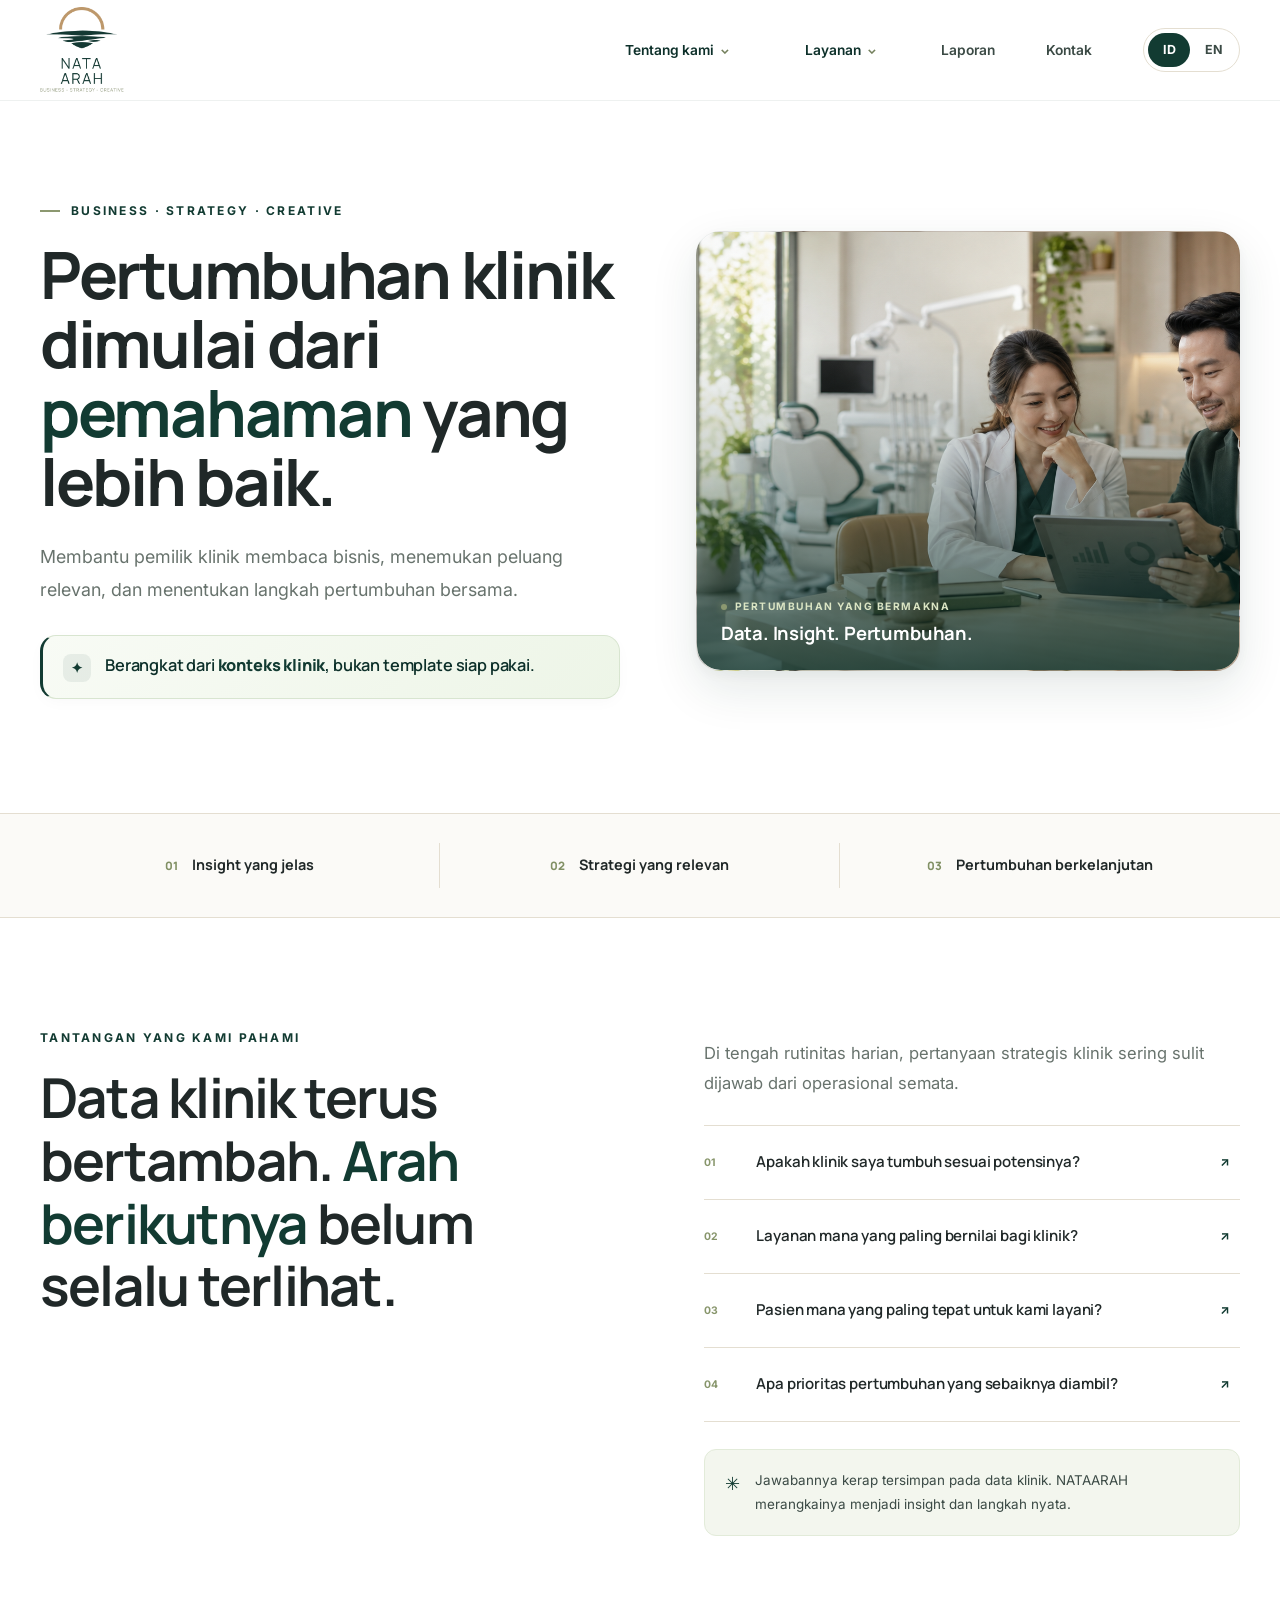
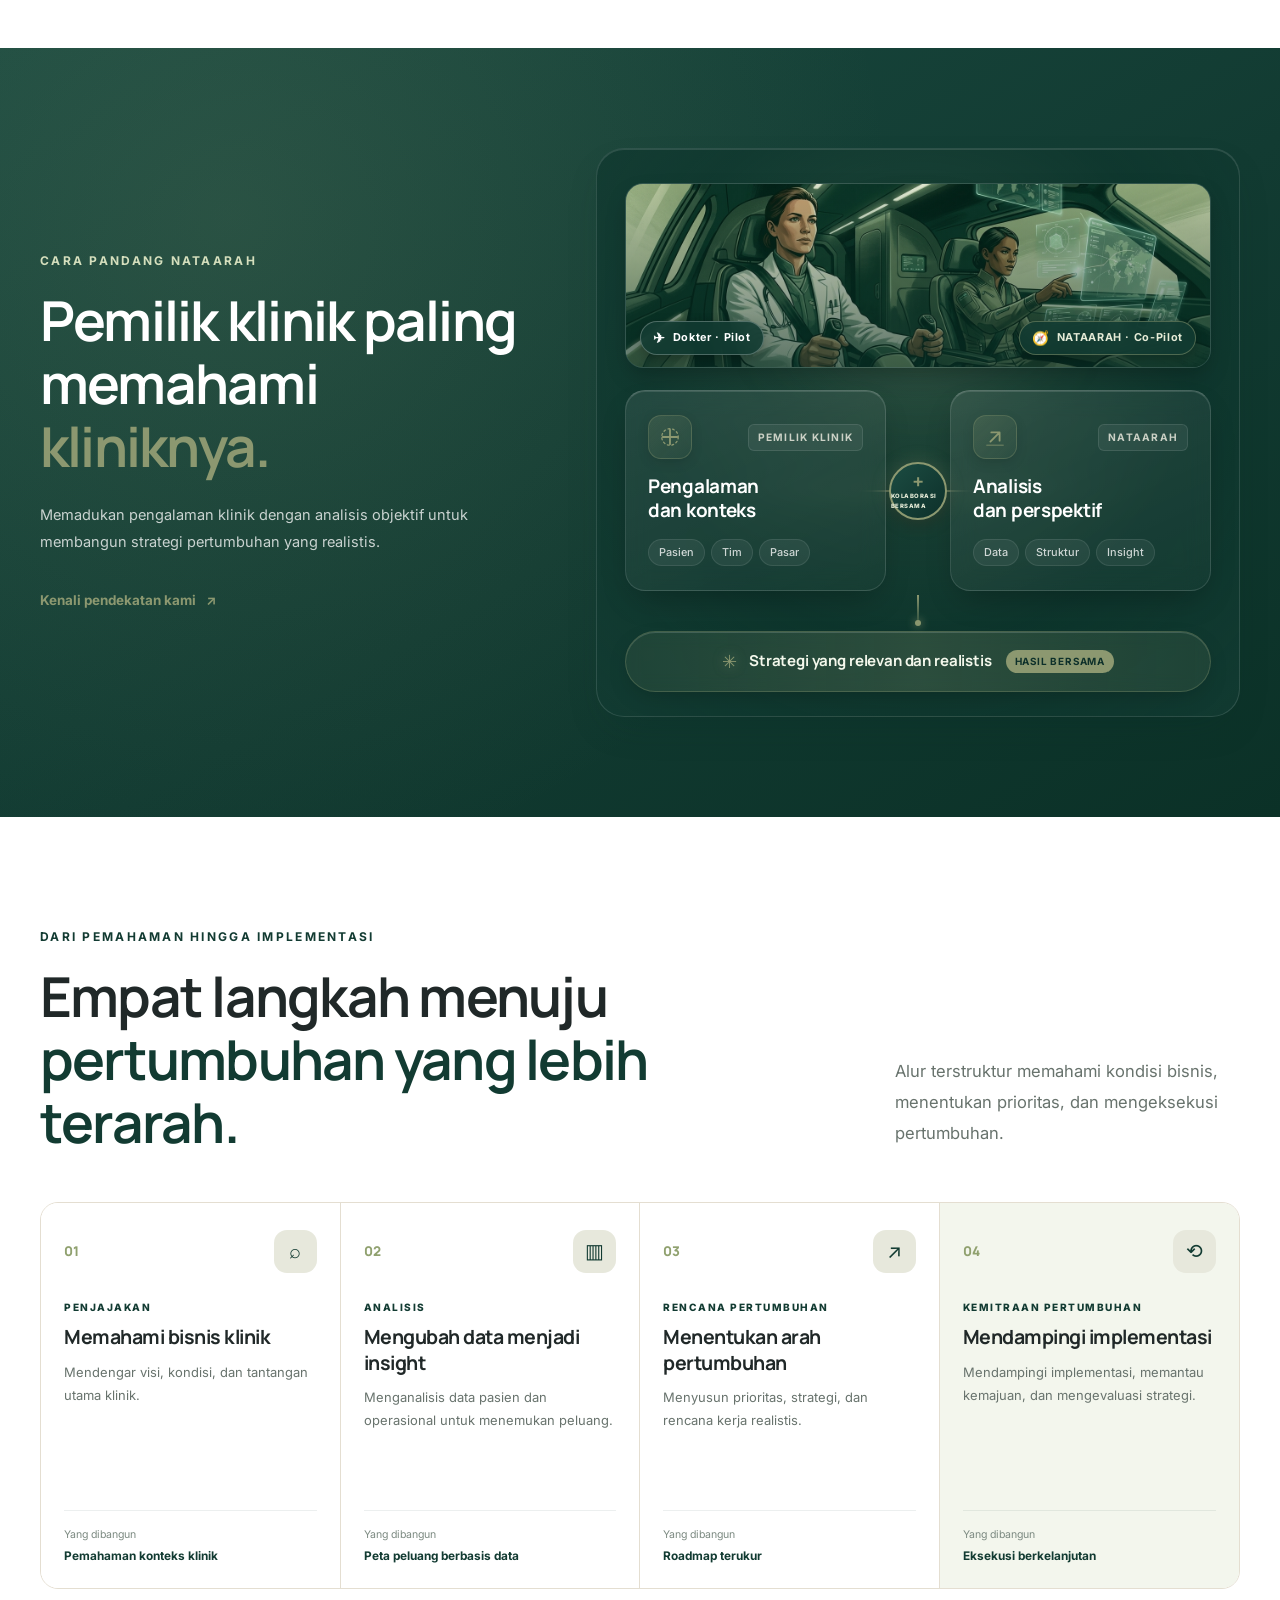
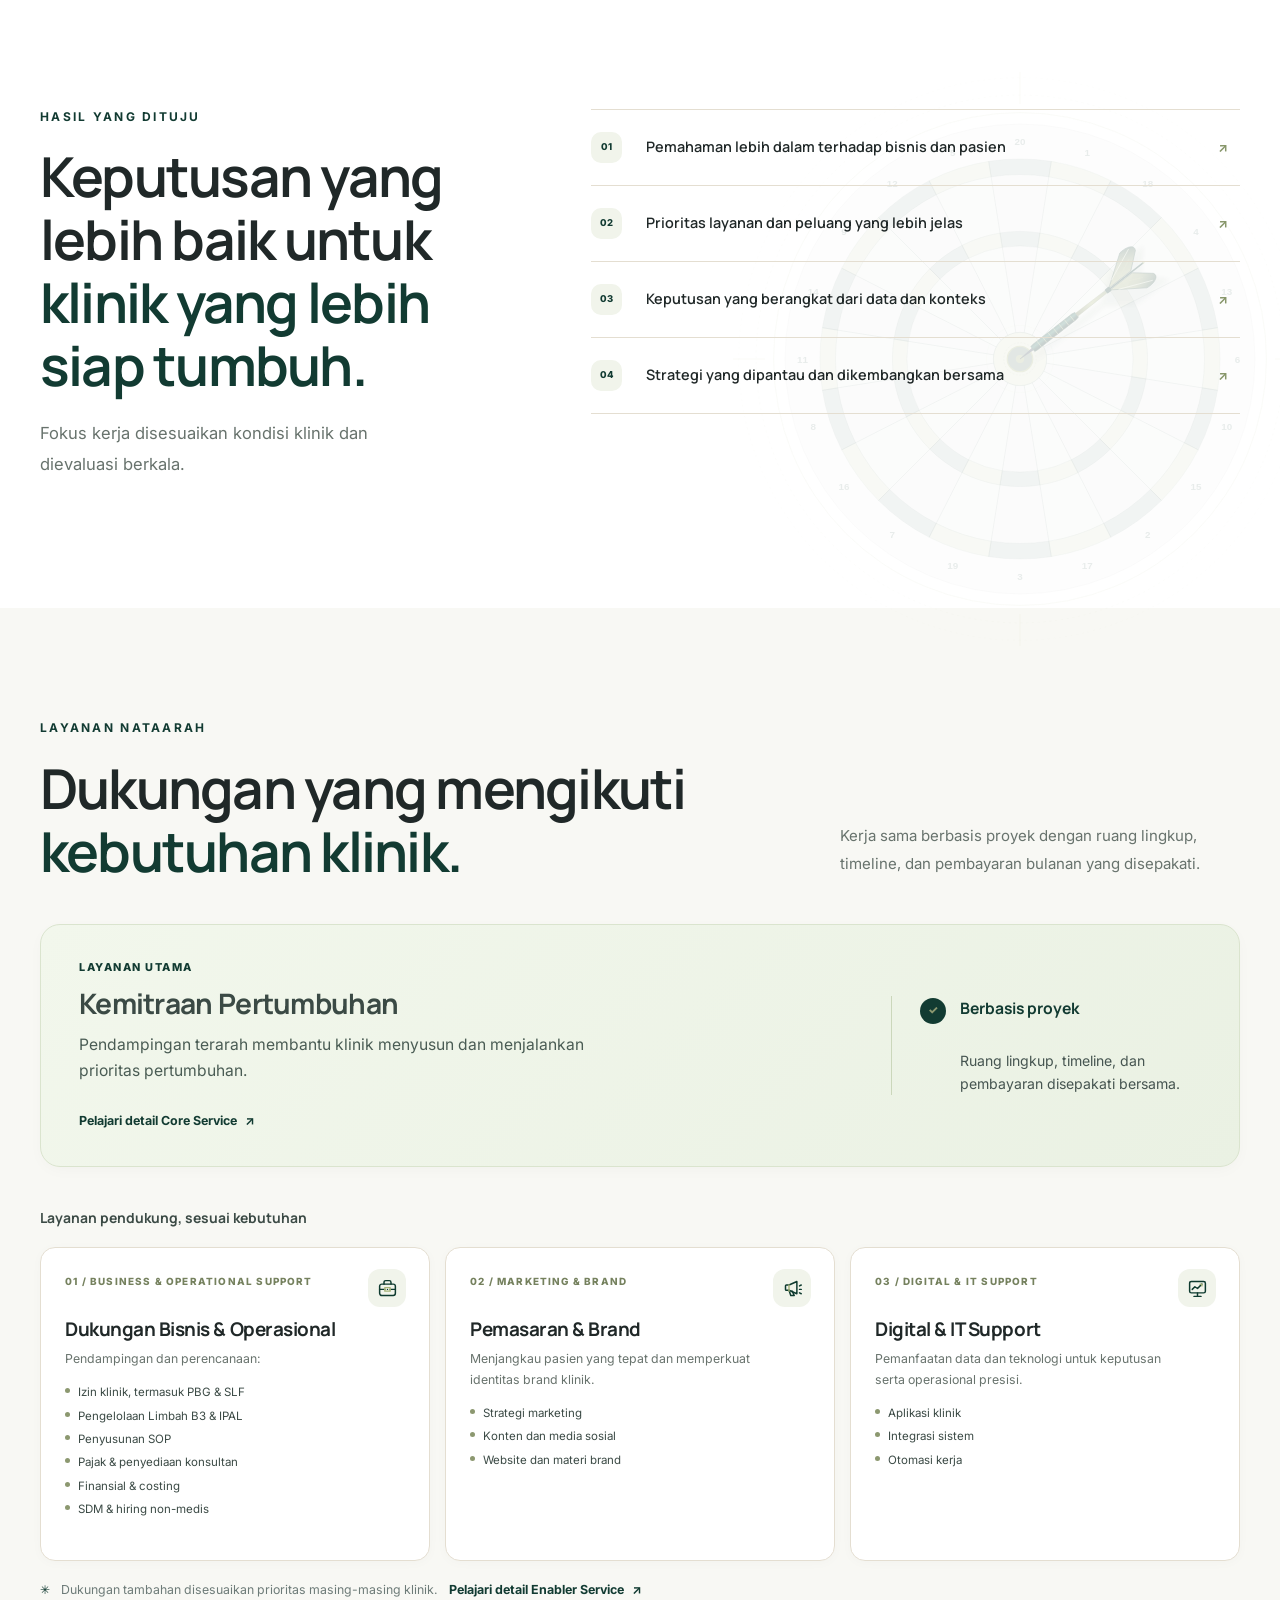
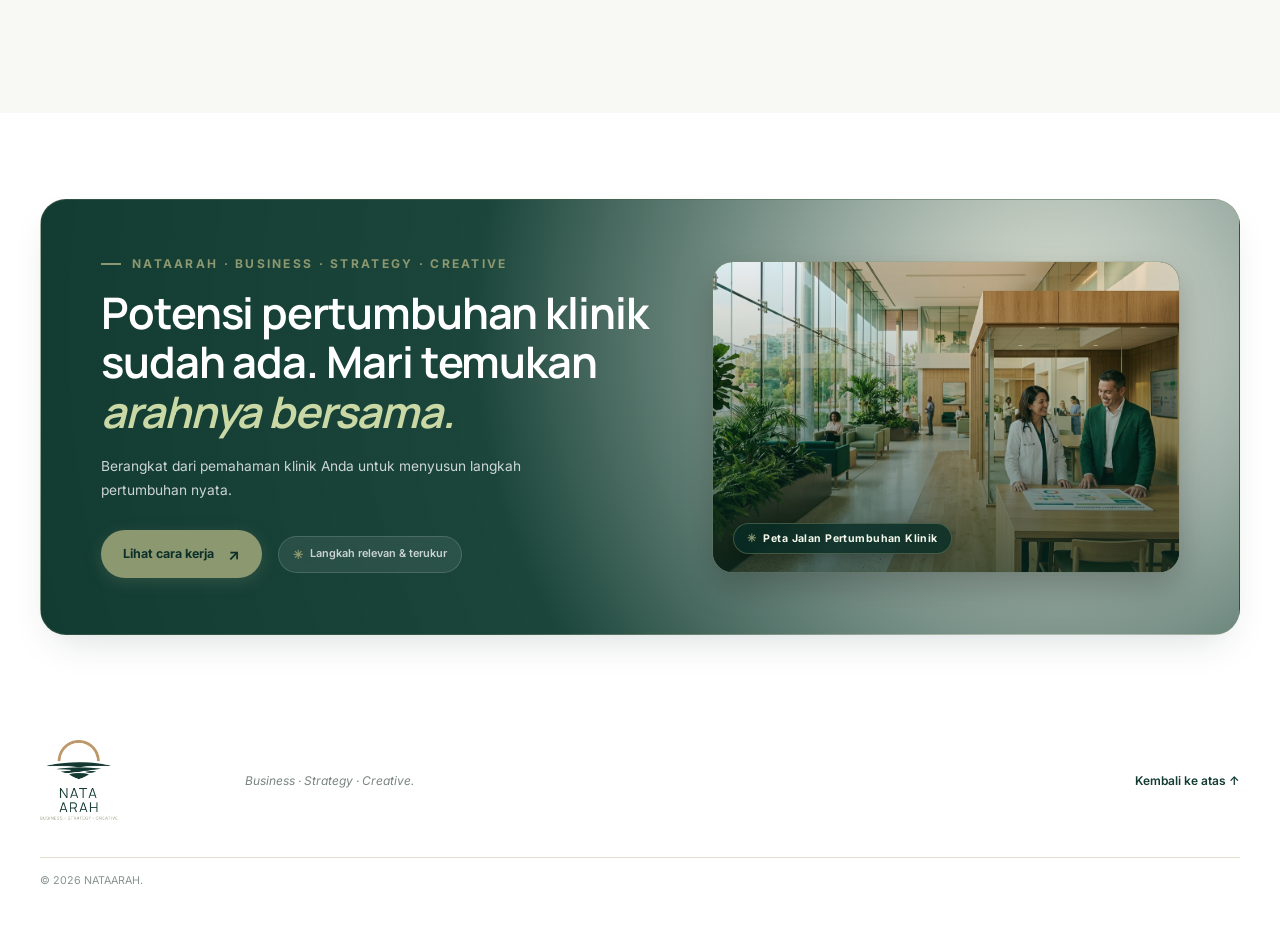
==== commit 7f32b782: "Add bilingual language switcher and localize site copy" ====
--- a/index.html
+++ b/index.html
@@ -11,8 +11,9 @@
     <link rel="preconnect" href="https://fonts.googleapis.com" />
     <link rel="preconnect" href="https://fonts.gstatic.com" crossorigin />
     <link href="https://fonts.googleapis.com/css2?family=Inter:wght@400;500;600;700&family=Manrope:wght@400;500;600;700;800&display=swap" rel="stylesheet" />
-    <link rel="stylesheet" href="css/style.css?v=20261026-nataarah-3" />
-    <script src="js/main.js?v=20260925-15" defer></script>
+    <link rel="stylesheet" href="css/style.css?v=20261029-language" />
+    <script src="js/main.js?v=20261029-15" defer></script>
+    <script src="js/language.js?v=20261029-3" defer></script>
   </head>
   <body>
     <a class="skip-link" href="#main">Lewati ke konten</a>
@@ -130,7 +131,10 @@
         </div>
         <a href="reports.html">Reports</a>
         <a href="contact.html">Contact</a>
-        <a class="nav-cta" href="#cara-kerja">Cara kerja <span aria-hidden="true">↗</span></a>
+        <div class="language-switch" role="group" aria-label="Pilih bahasa">
+          <button type="button" data-language="id" aria-pressed="true">ID</button>
+          <button type="button" data-language="en" aria-pressed="false">EN</button>
+        </div>
       </nav>
     </header>
     <main id="main">
@@ -306,14 +310,14 @@
               </ul>
             </article>
             <article class="enabler-card">
-              <span class="enabler-index">03 / DIGITAL & SYSTEM</span>
+              <span class="enabler-index">03 / DIGITAL & IT SUPPORT</span>
               <span class="enabler-icon" aria-hidden="true"><img src="assets/icons/digital-system.svg" alt="" /></span>
-              <h3>Digital & System</h3>
+              <h3>Digital & IT Support</h3>
               <p>Pemanfaatan data dan teknologi untuk keputusan serta operasional presisi.</p>
               <ul>
-                <li>Patient journey map</li>
-                <li>Dashboard dan laporan</li>
+                <li>Aplikasi klinik</li>
                 <li>Integrasi sistem</li>
+                <li>Otomasi kerja</li>
               </ul>
             </article>
           </div>
--- a/css/style.css
+++ b/css/style.css
@@ -31,7 +31,7 @@
 .site-header { position: sticky; top: 0; z-index: 10; width: 100%; min-height: 100px; padding-block: 6px; padding-inline: max(32px, calc((100% - var(--page-width)) / 2)); display: flex; align-items: center; justify-content: space-between; border-bottom: 1px solid rgba(18,59,50,.07); background: rgba(255,255,255,.94); backdrop-filter: blur(16px); }
 .brand { display: inline-flex; width: 84px; flex: 0 0 84px; align-items: center; text-decoration: none; }
 .brand img { width: 100%; height: 88px; object-fit: contain; }
-.site-nav { display: flex; align-items: center; gap: 24px; }
+.site-nav { display: flex; align-items: center; gap: clamp(28px, 4vw, 56px); }
 .site-nav a { color: var(--slate); font-size: .86rem; font-weight: 600; text-decoration: none; transition: color .2s ease; }
 .site-nav a:hover, .site-nav a:focus-visible { color: var(--green); }
 .site-nav a.nav-active,
@@ -638,7 +638,7 @@
 }
 
 @media (max-width: 1000px) {
-  .site-header { padding-inline: 28px; }.site-nav { gap: 22px; }.section-wrap { width: calc(100% - 56px); }.hero { gap: 14px; }.hero-art { transform: scale(.91); }.problem-section { gap: 45px; }.belief-inner { gap: 40px; }.process-card { padding-inline: 17px; }.service-main { grid-template-columns: 1fr 260px; gap: 24px; padding: 28px 30px; }.closing-section { padding: 46px 42px; gap: 32px; grid-template-columns: 1fr 1fr; }.closing-visual-frame { height: 280px; }
+  .site-header { padding-inline: 28px; }.site-nav { gap: clamp(24px, 3vw, 38px); }.section-wrap { width: calc(100% - 56px); }.hero { gap: 14px; }.hero-art { transform: scale(.91); }.problem-section { gap: 45px; }.belief-inner { gap: 40px; }.process-card { padding-inline: 17px; }.service-main { grid-template-columns: 1fr 260px; gap: 24px; padding: 28px 30px; }.closing-section { padding: 46px 42px; gap: 32px; grid-template-columns: 1fr 1fr; }.closing-visual-frame { height: 280px; }
 }
 @media (max-width: 760px) {
   html { scroll-padding-top: 72px; }.section-wrap, .site-footer { width: calc(100% - 40px); }.section-pad { padding-block: 78px; }
@@ -833,3 +833,12 @@
   .enabler-card h3 { font-size: 1.16rem; }
   .enabler-card > p { font-size: .78rem; }
 }
+
+/* Compact bilingual language selector */
+.language-switch { display: inline-flex; align-items: center; gap: 3px; padding: 4px; border: 1px solid var(--line); border-radius: 999px; background: var(--white); flex: 0 0 auto; }
+.language-switch button { min-width: 42px; padding: 7px 10px; border: 0; border-radius: 999px; background: transparent; color: var(--slate); font: inherit; font-size: .78rem; font-weight: 700; cursor: pointer; transition: background .2s ease, color .2s ease; }
+.language-switch button[aria-pressed="true"] { background: var(--green); color: var(--white); }
+.language-switch button:focus-visible { outline: 2px solid var(--gold); outline-offset: 2px; }
+@media (max-width: 760px) {
+  .site-nav .language-switch { align-self: flex-start; margin: 10px 4px 0; }
+}
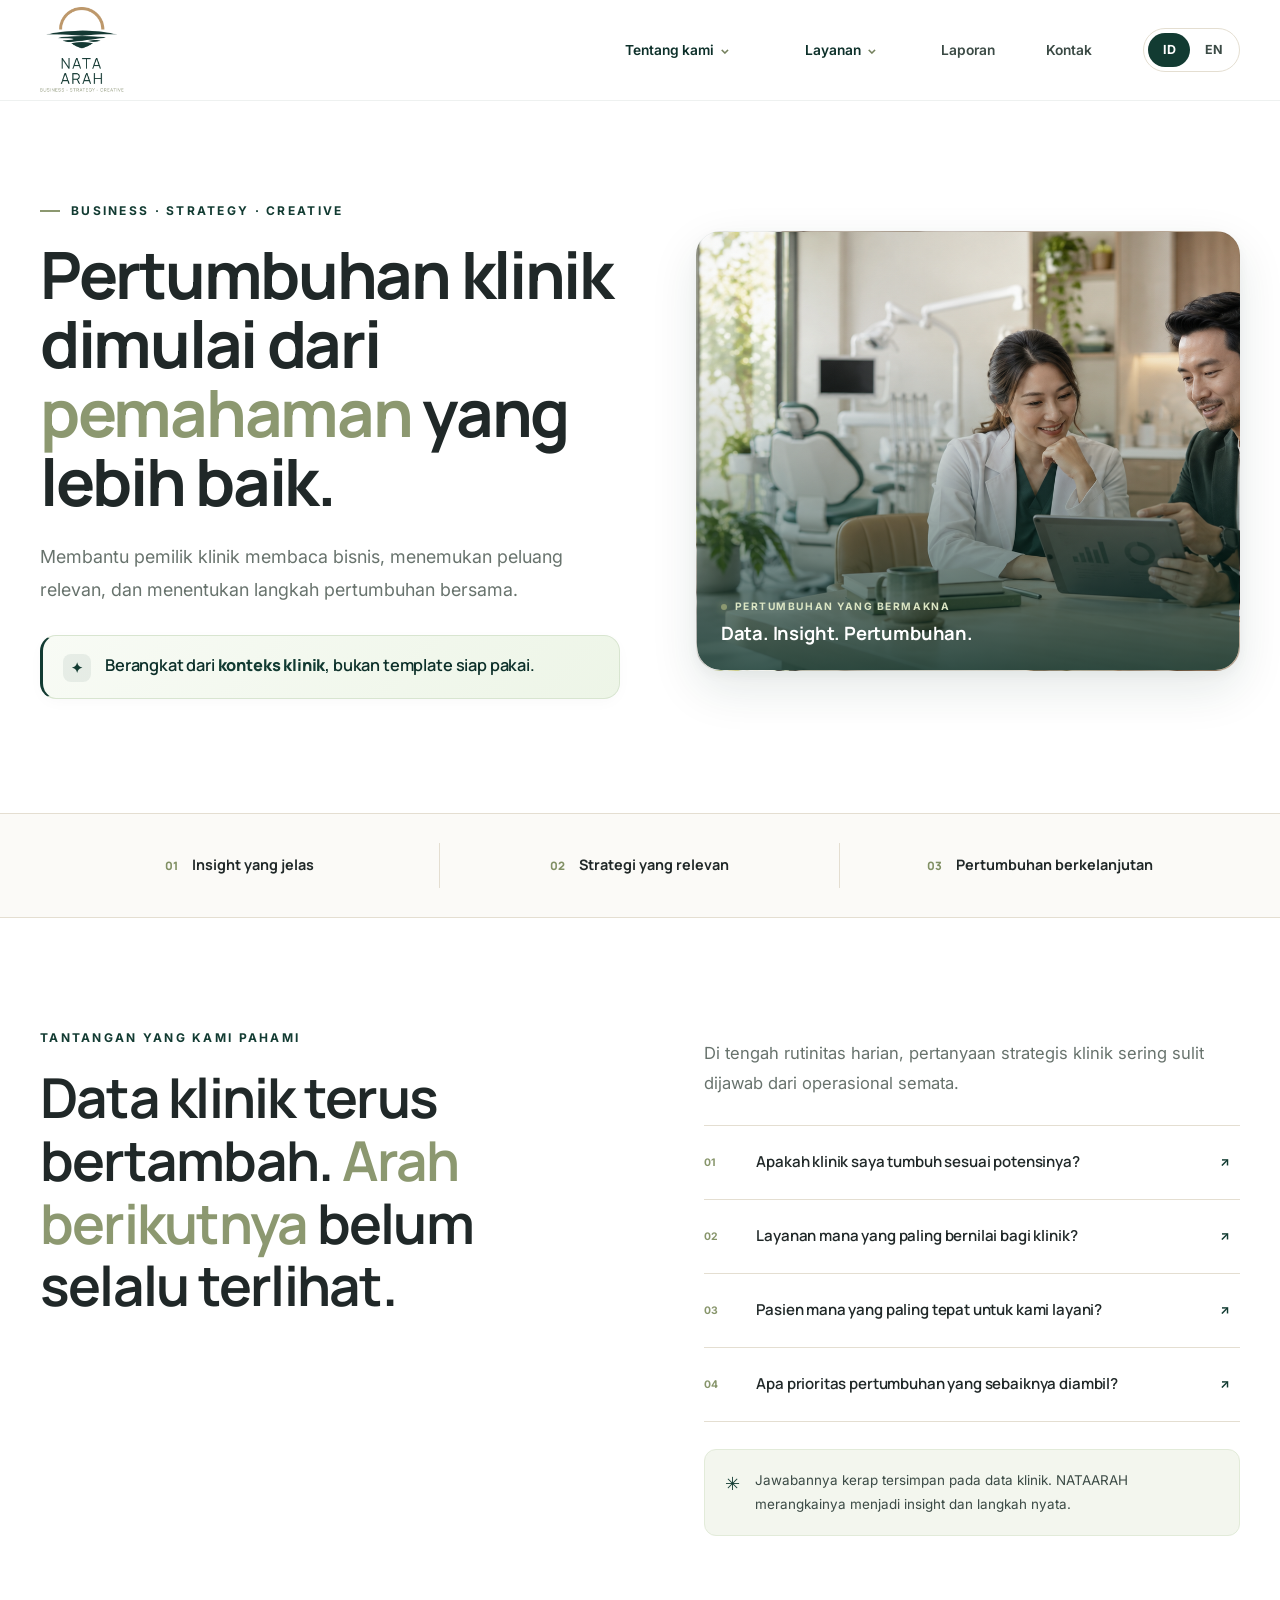
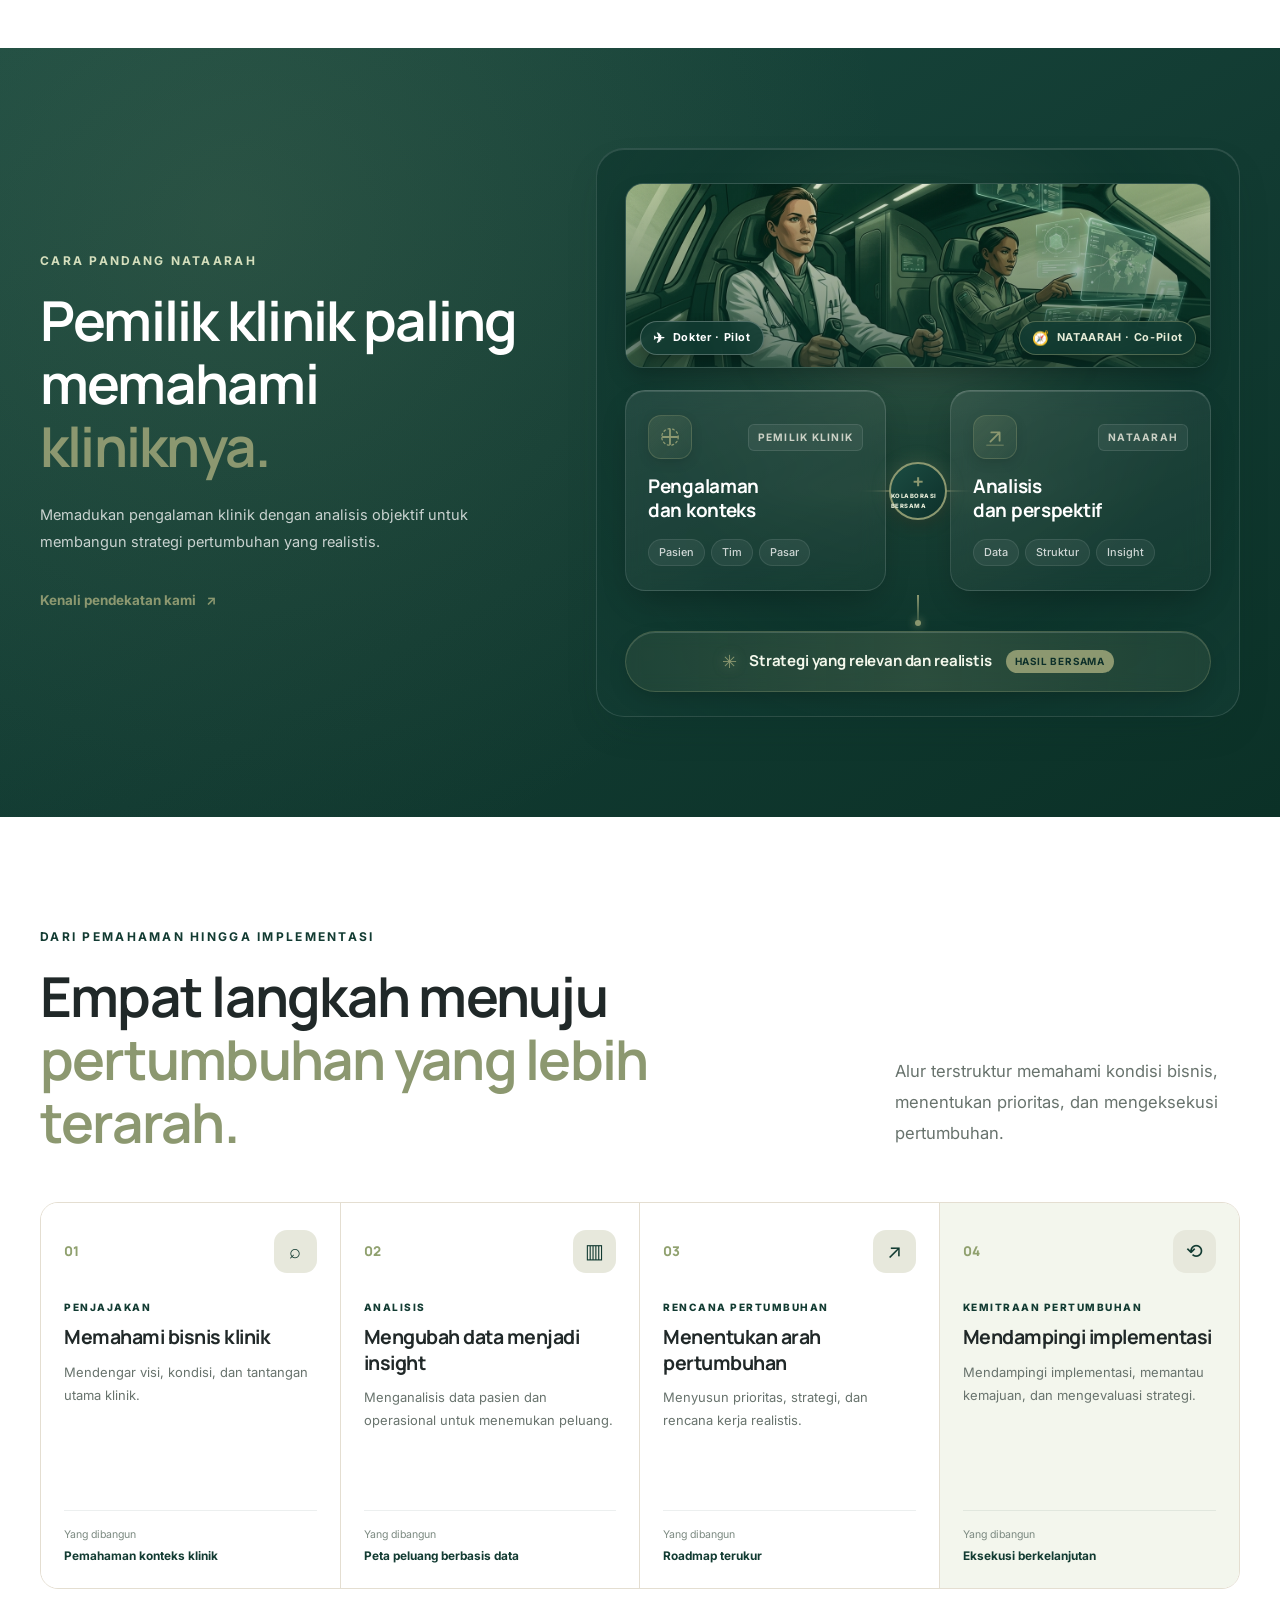
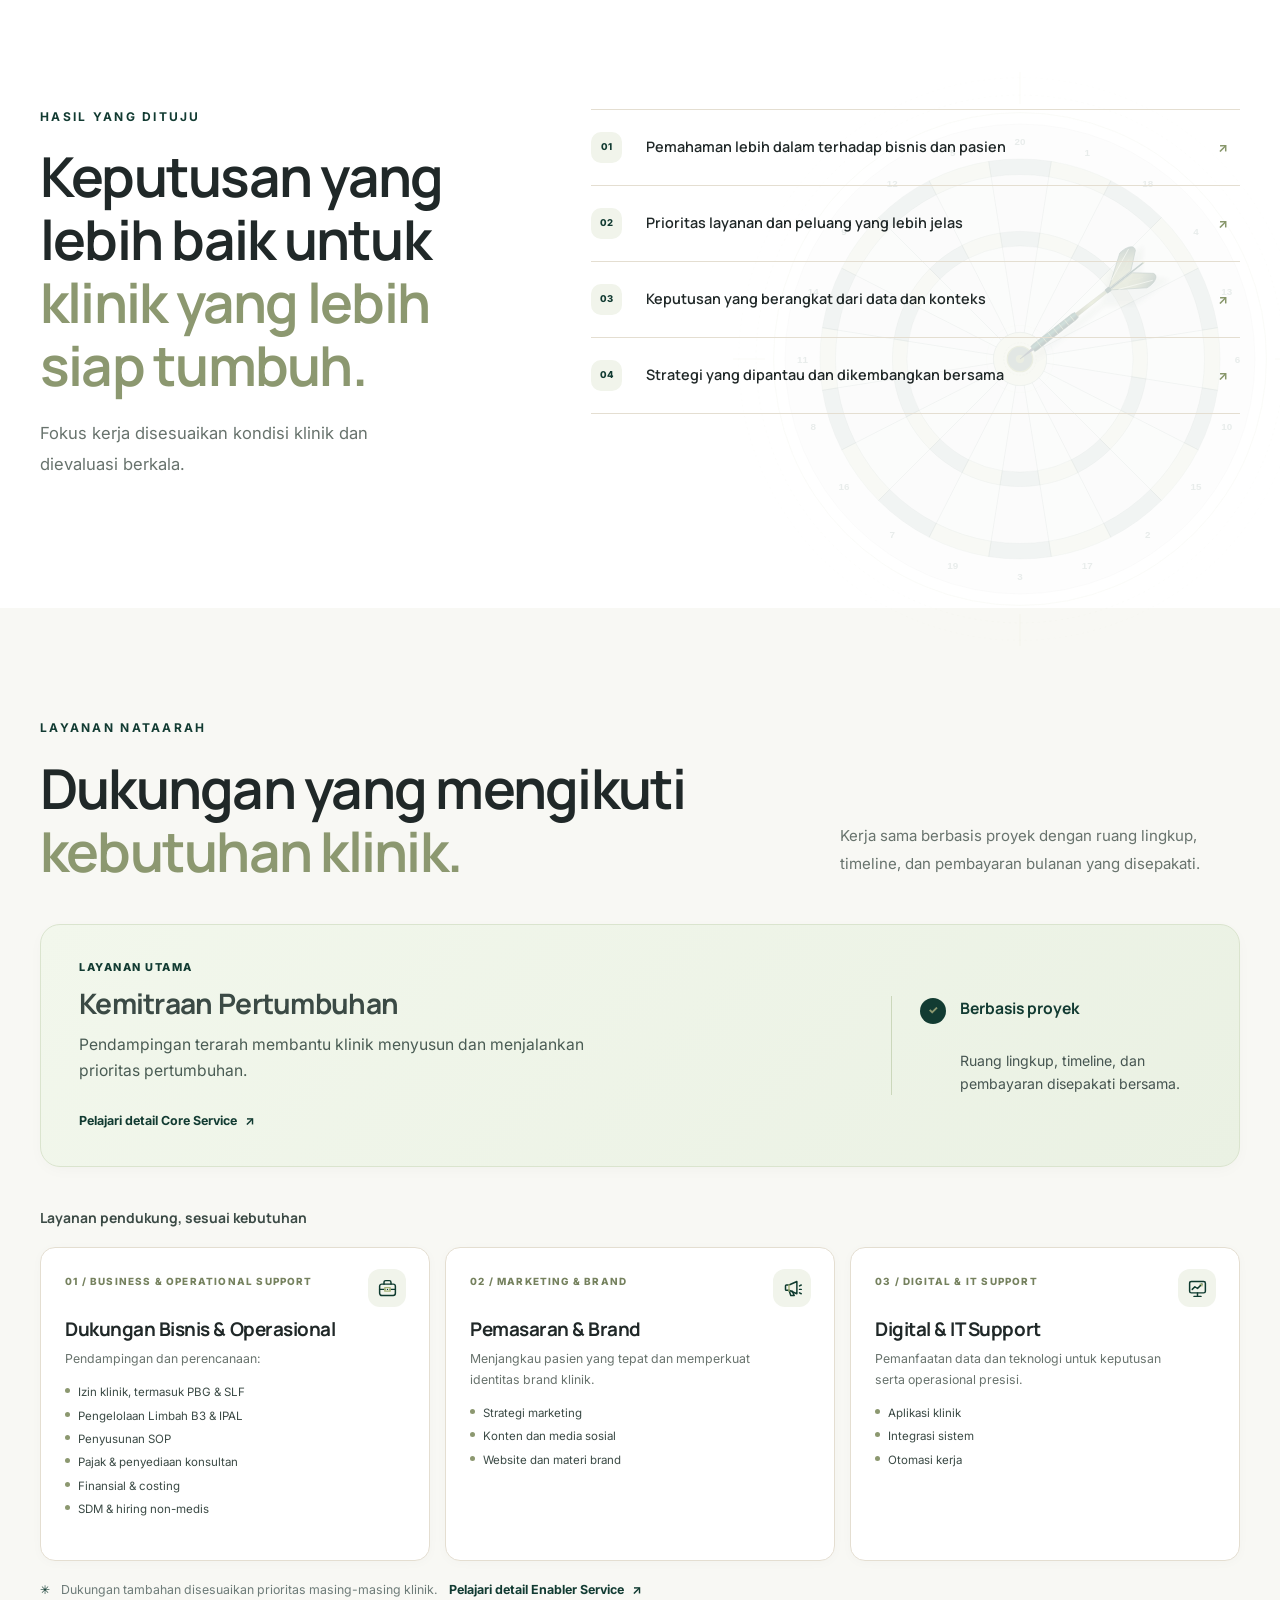
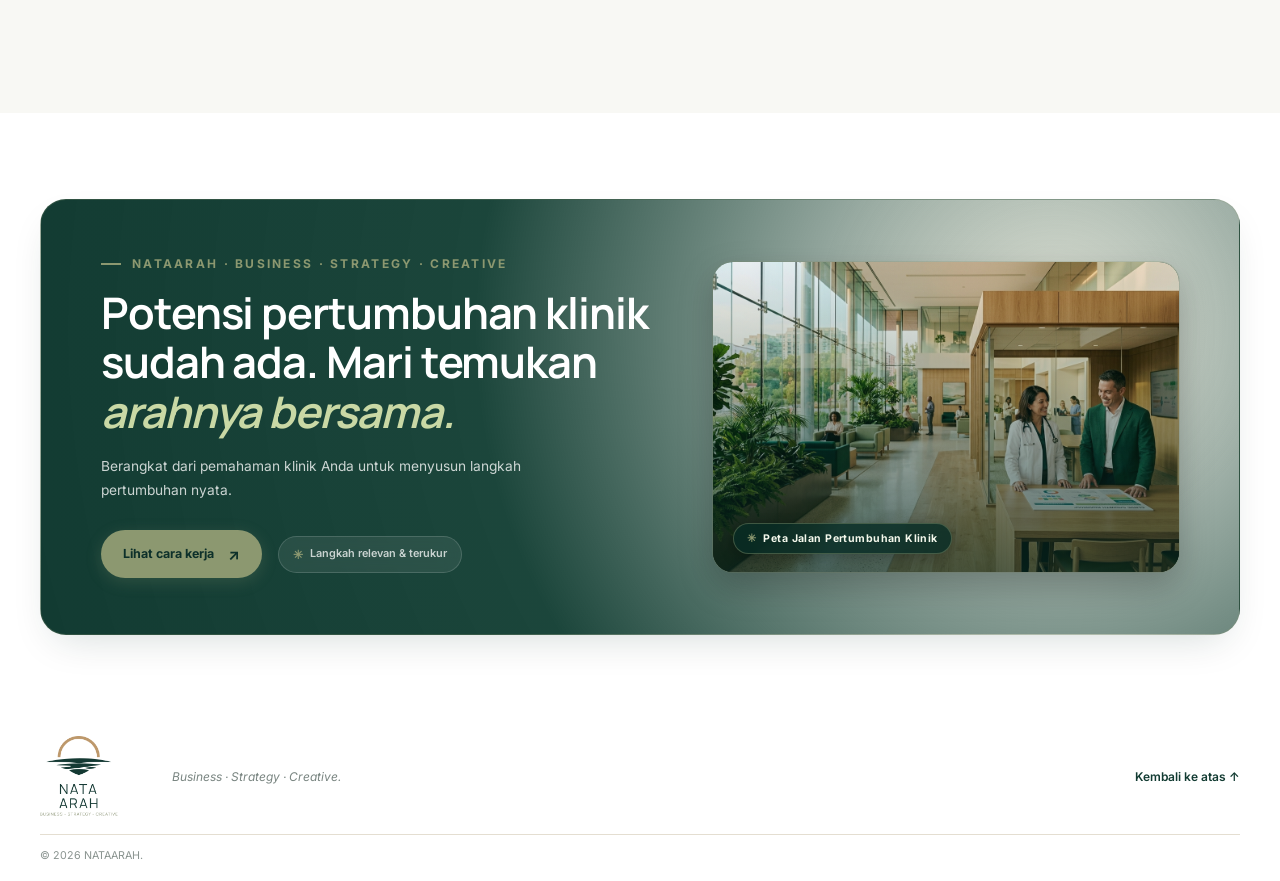
==== commit 3698bcf7: "Refine heading accents and footer spacing" ====
--- a/index.html
+++ b/index.html
@@ -11,7 +11,7 @@
     <link rel="preconnect" href="https://fonts.googleapis.com" />
     <link rel="preconnect" href="https://fonts.gstatic.com" crossorigin />
     <link href="https://fonts.googleapis.com/css2?family=Inter:wght@400;500;600;700&family=Manrope:wght@400;500;600;700;800&display=swap" rel="stylesheet" />
-    <link rel="stylesheet" href="css/style.css?v=20261029-language" />
+    <link rel="stylesheet" href="css/style.css?v=20261029-footer" />
     <script src="js/main.js?v=20261029-15" defer></script>
     <script src="js/language.js?v=20261029-3" defer></script>
   </head>
--- a/css/style.css
+++ b/css/style.css
@@ -334,7 +334,7 @@
 h1, h2, h3, p { margin-top: 0; }
 h1, h2, h3 { font-family: var(--font-display); }
 h1 { max-width: 680px; margin-bottom: 24px; font-size: clamp(3.1rem, 5.1vw, 5.35rem); font-weight: 700; letter-spacing: -.035em; line-height: 1.06; }
-h1 em, h2 em { color: var(--green); font-style: normal; }
+h1 em, h2 em { color: var(--sage); font-style: normal; }
 .hero-copy { max-width: 565px; margin-bottom: 28px; color: var(--muted); font-size: clamp(1rem,1.35vw,1.14rem); line-height: 1.85; }
 .hero-actions { display: flex; flex-wrap: wrap; align-items: center; gap: 25px; }
 .button { min-height: 52px; display: inline-flex; align-items: center; justify-content: center; gap: 20px; padding: 12px 20px; border-radius: 999px; font-size: .86rem; font-weight: 700; text-decoration: none; transition: transform .2s ease, background .2s ease; }
@@ -592,13 +592,13 @@
 /* Site Footer */
 .site-footer {
   width: min(var(--page-width), calc(100% - 64px));
-  min-height: 132px;
+  min-height: 0;
   margin-inline: auto;
   display: grid;
-  grid-template-columns: 180px 1fr auto;
-  align-items: center;
-  gap: 25px;
-  padding-block: 28px 20px;
+  grid-template-columns: 110px 1fr auto;
+  align-items: center;
+  gap: 16px 22px;
+  padding-block: 24px 16px;
 }
 .footer-brand {
   width: 78px;
@@ -630,8 +630,8 @@
 }
 .site-footer small {
   grid-column: 1 / -1;
-  margin-top: 10px;
-  padding-block: 14px 18px;
+  margin-top: 0;
+  padding-block: 12px 0;
   border-top: 1px solid var(--line);
   color: #89938f;
   font-size: 0.67rem;
@@ -747,7 +747,7 @@
   .outcome-list p { font-size: .74rem; }
   .service-main { padding: 26px 22px; grid-template-columns: 1fr; gap: 20px; }.service-main-copy h3 { font-size: 1.45rem; }.project-note { grid-column: auto; padding: 18px 0 0; border-top: 1px solid #cbd7bb; border-left: 0; }.enabler-grid { grid-template-columns: 1fr; gap: 11px; }.enabler-card { min-height: 0; padding: 22px; }.enabler-card h3 { margin-top: 27px; }.enabler-card > p { max-width: 480px; }.enabler-card ul { display: grid; grid-template-columns: 1fr 1fr; }
   .closing-section { min-height: 0; margin-block: 55px 44px; padding: 36px 28px 32px; grid-template-columns: 1fr; align-items: stretch; gap: 28px; border-radius: 20px; }.closing-section h2 { max-width: 590px; font-size: clamp(2rem, 7vw, 2.7rem); }.closing-copy-block > p:not(.eyebrow) { font-size: 0.82rem; margin: 14px 0 22px; }.closing-visual-frame { height: 250px; }
-  .site-footer { min-height: 0; padding-bottom: 0; grid-template-columns: 1fr auto; gap: 13px; }.footer-brand { width: 151px; }.site-footer > p { grid-column: 1 / -1; }.site-footer small { margin-top: 8px; padding-block: 13px 17px; }.back-top { justify-self: end; }
+  .site-footer { min-height: 0; padding-block: 22px 12px; grid-template-columns: 1fr auto; gap: 10px 13px; }.footer-brand { width: 151px; }.site-footer > p { grid-column: 1 / -1; }.site-footer small { margin-top: 0; padding-block: 10px 0; }.back-top { justify-self: end; }
 }
 @media (max-width: 640px) {
   .hero-actions { align-items: flex-start; flex-direction: column; gap: 16px; }.hero-art { min-height: 350px; transform: scale(.77); margin-inline: -37px; }.process-card { min-height: 370px; padding-inline: 13px; }.process-card h3 { font-size: .93rem; }.process-outcome b { font-size: .61rem; }
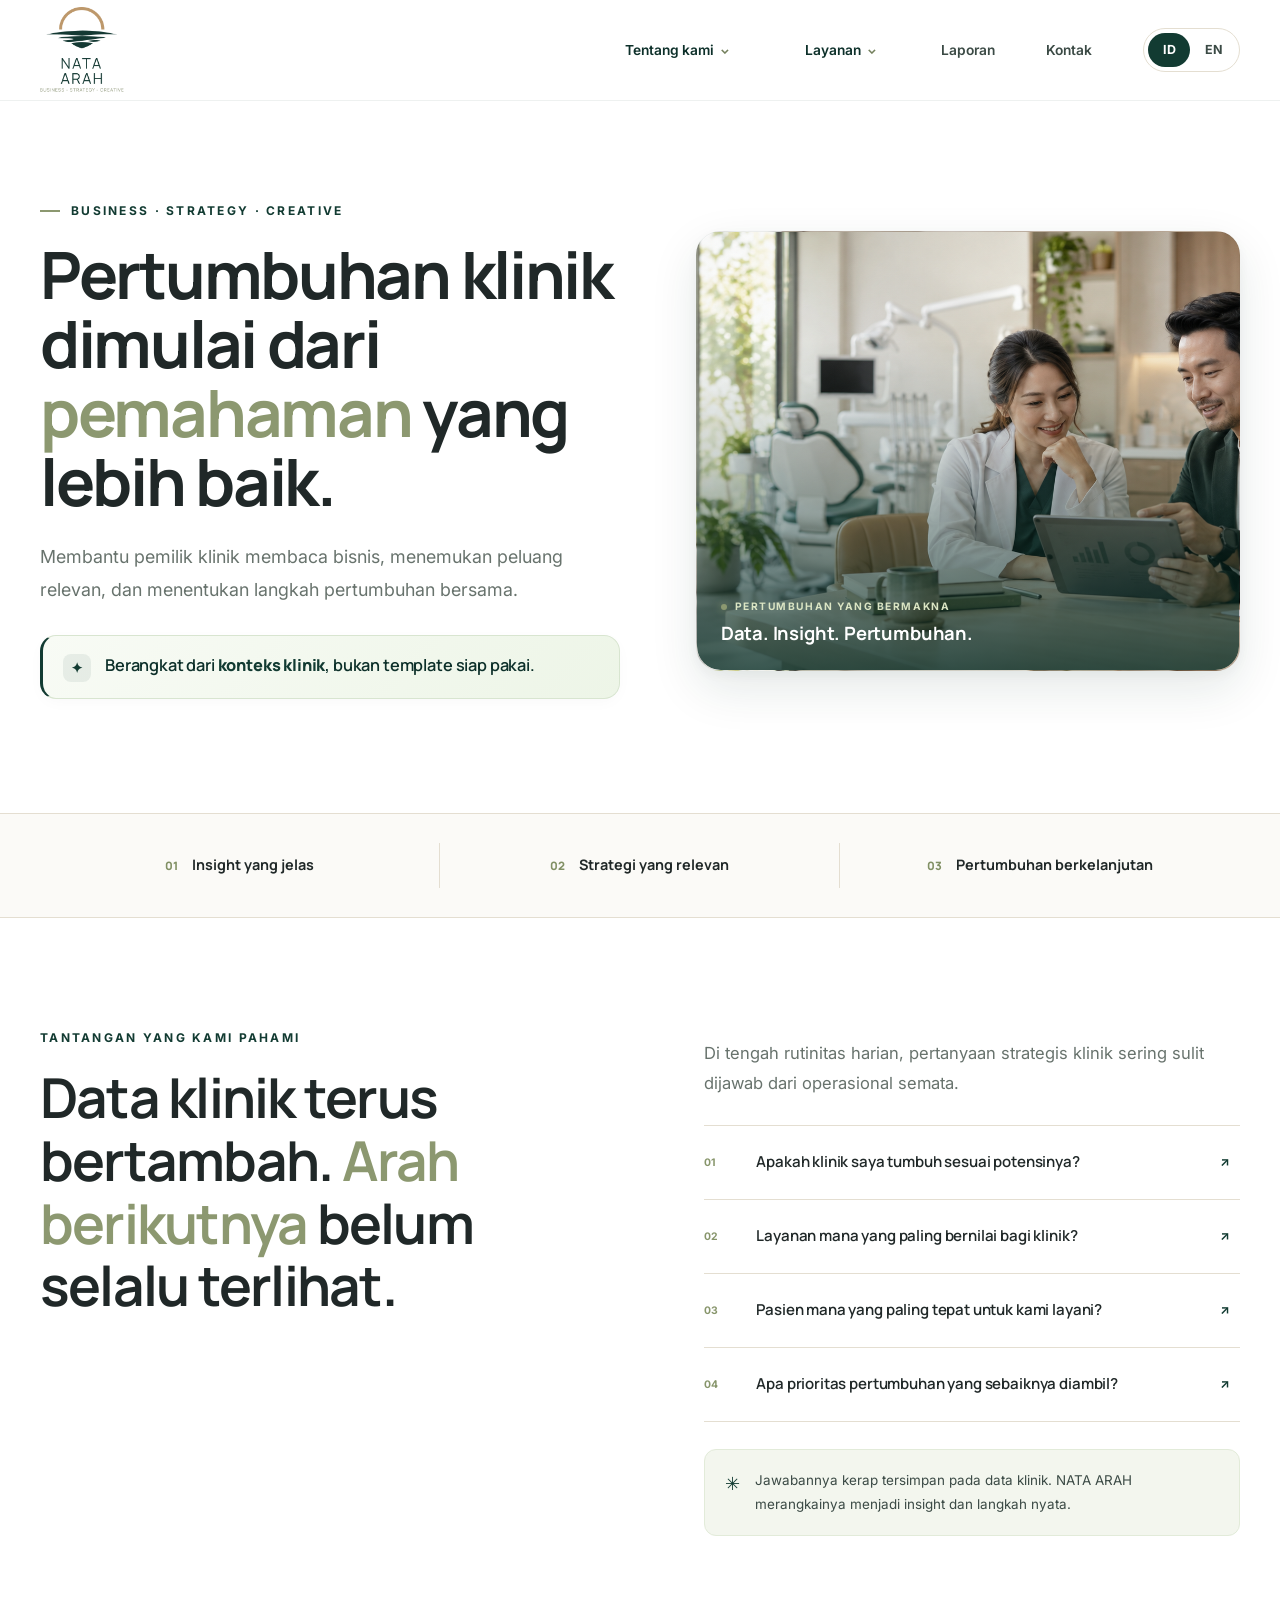
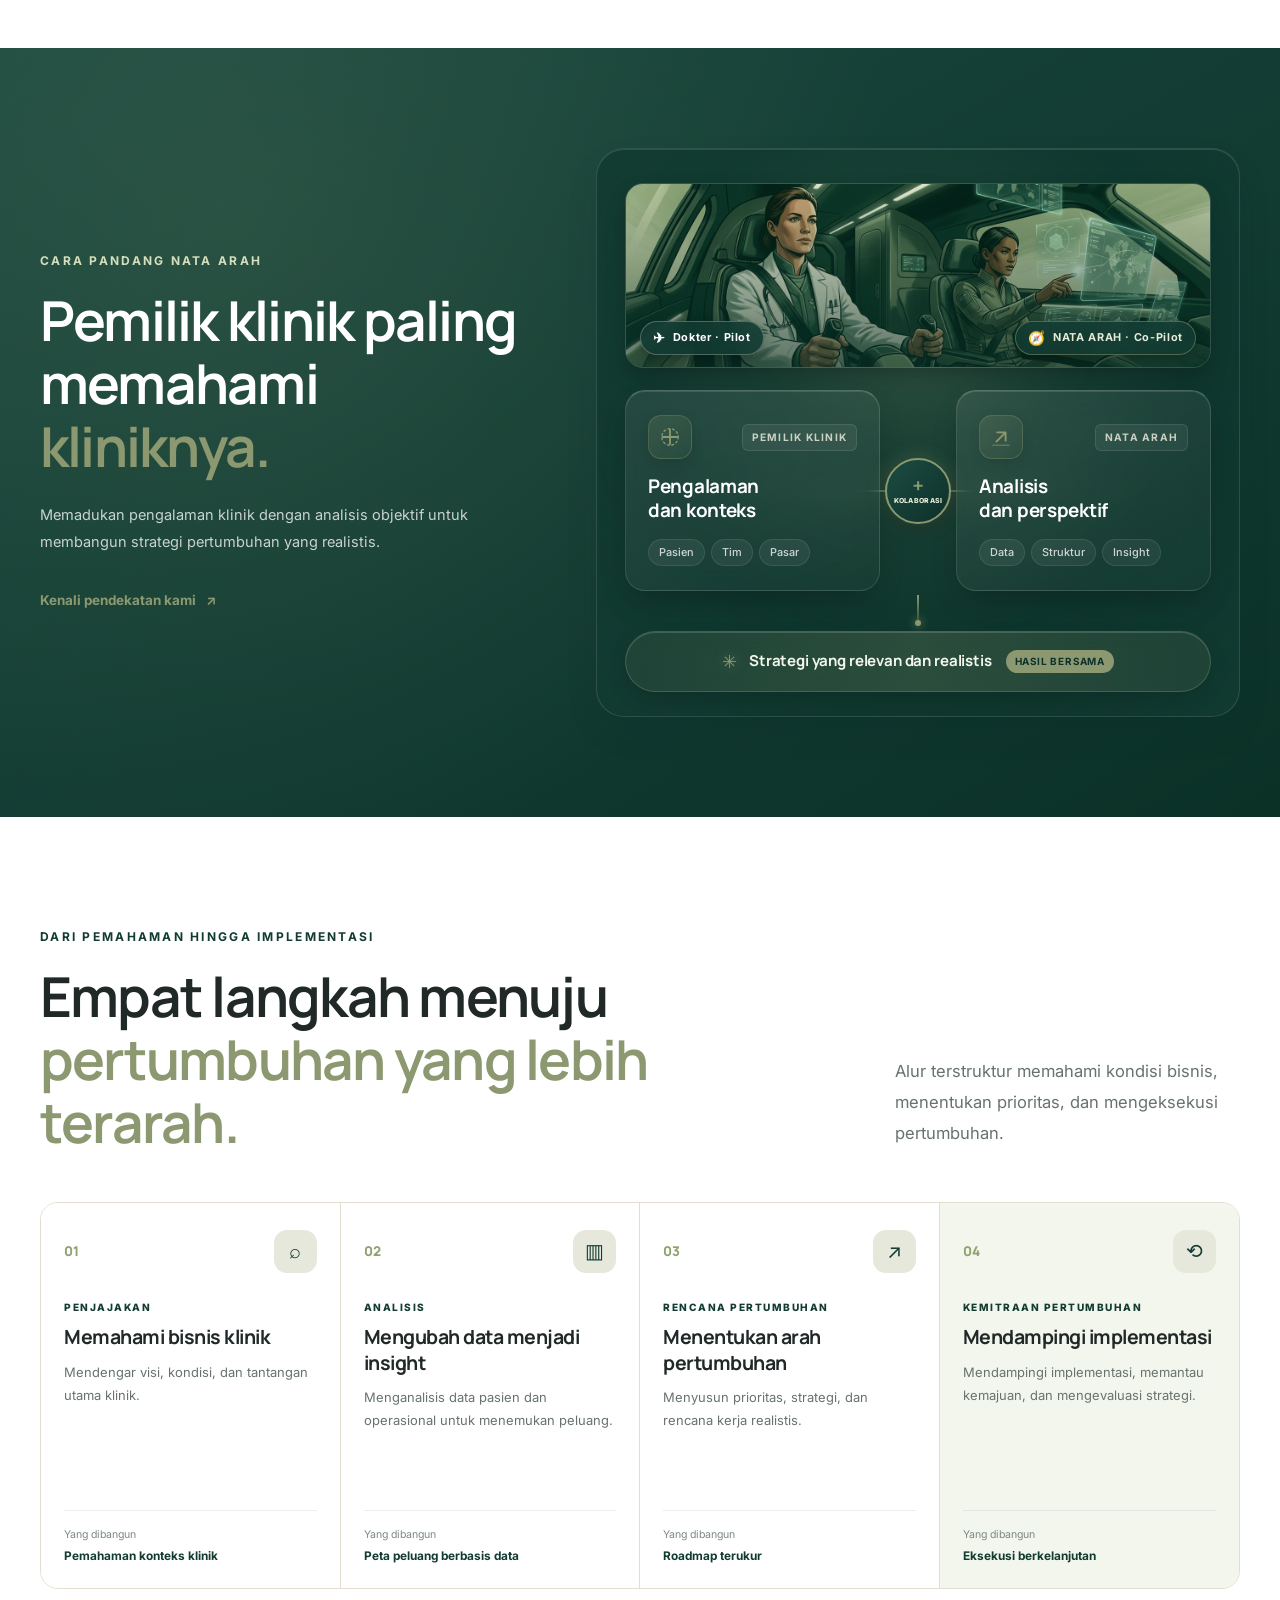
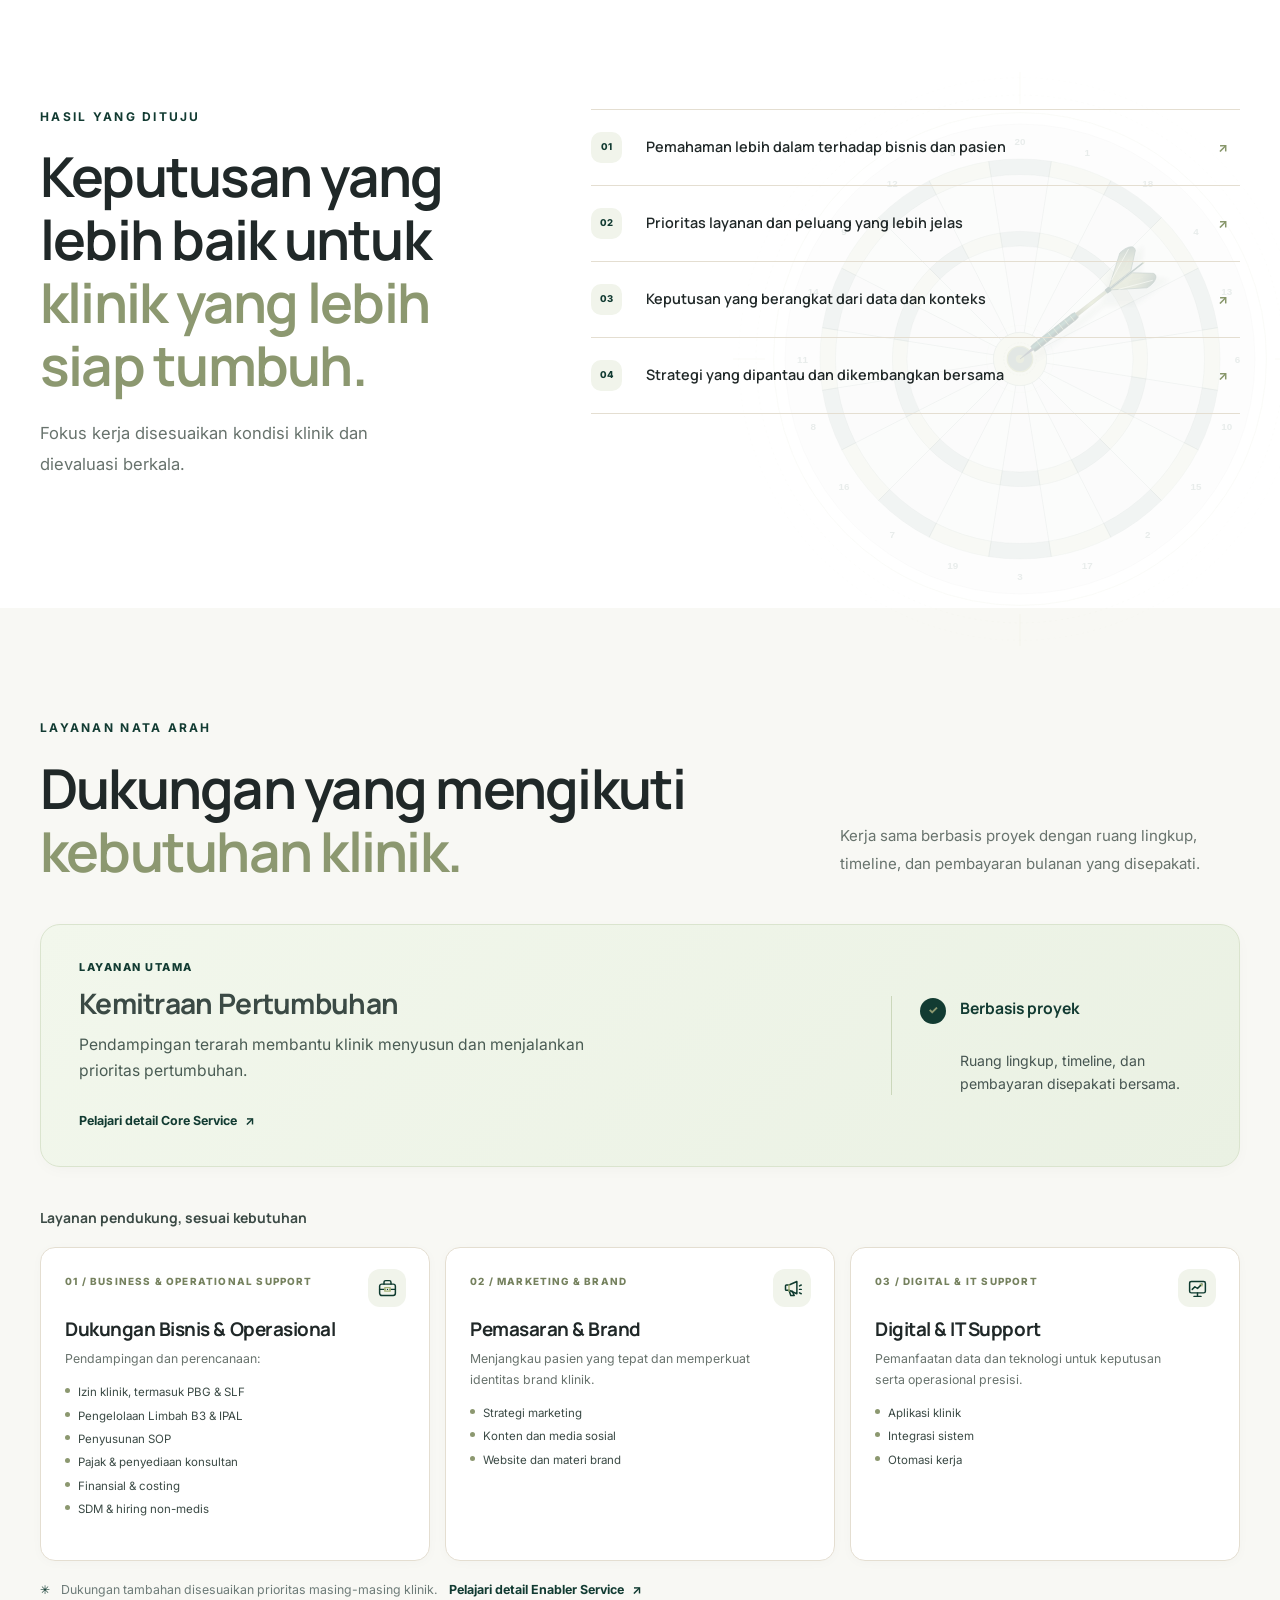
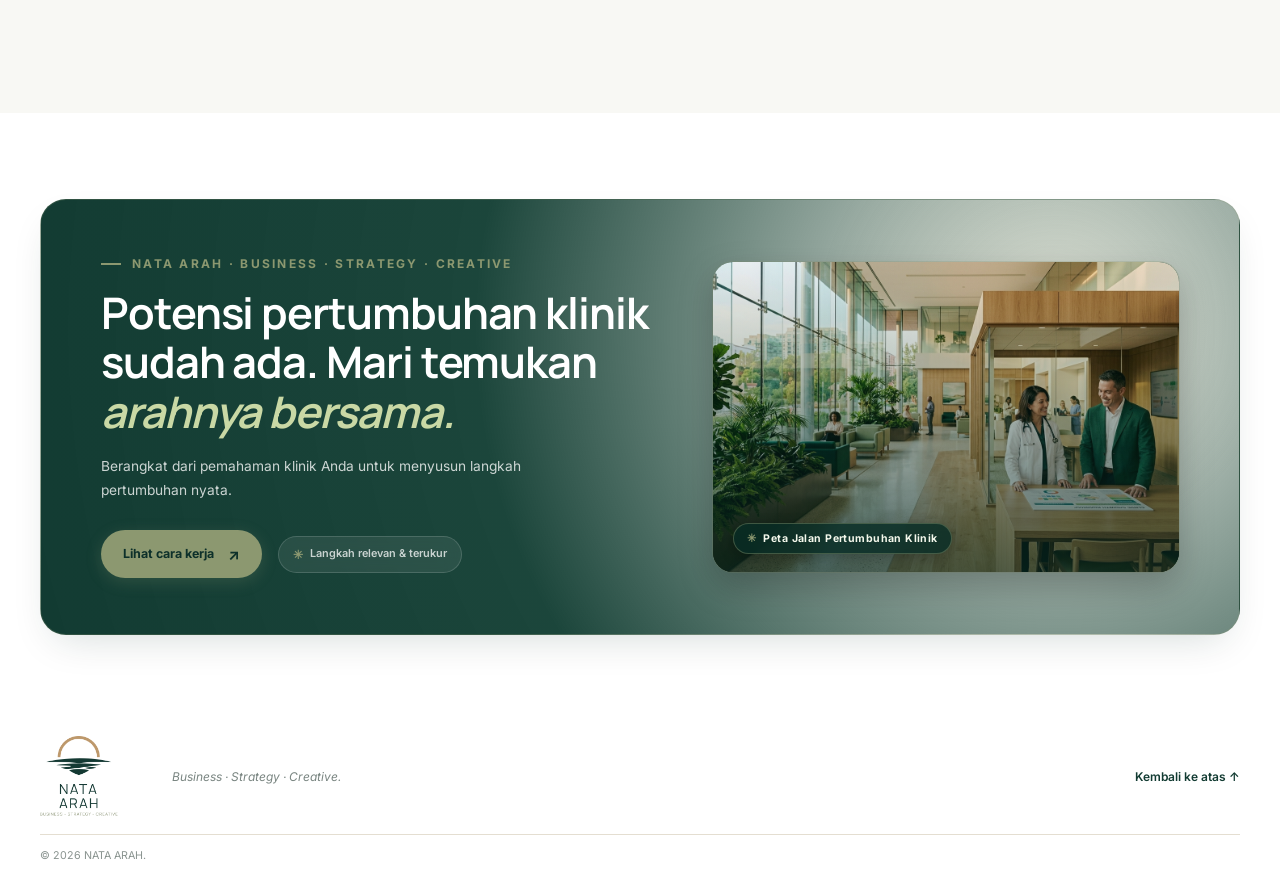
==== commit 26493c32: "Update brand spelling and collaboration layout" ====
--- a/index.html
+++ b/index.html
@@ -3,22 +3,22 @@
   <head>
     <meta charset="utf-8" />
     <meta name="viewport" content="width=device-width, initial-scale=1" />
-    <meta name="description" content="NATAARAH mendampingi klinik mengubah data menjadi insight, keputusan, dan pertumbuhan yang lebih terarah." />
+    <meta name="description" content="NATA ARAH mendampingi klinik mengubah data menjadi insight, keputusan, dan pertumbuhan yang lebih terarah." />
     <meta name="theme-color" content="#123B32" />
-    <title>NATAARAH — Business · Strategy · Creative</title>
+    <title>NATA ARAH — Business · Strategy · Creative</title>
     <link rel="icon" type="image/png" href="assets/icons/nataarah-icon.png" />
     <link rel="apple-touch-icon" href="assets/icons/nataarah-icon.png" />
     <link rel="preconnect" href="https://fonts.googleapis.com" />
     <link rel="preconnect" href="https://fonts.gstatic.com" crossorigin />
     <link href="https://fonts.googleapis.com/css2?family=Inter:wght@400;500;600;700&family=Manrope:wght@400;500;600;700;800&display=swap" rel="stylesheet" />
-    <link rel="stylesheet" href="css/style.css?v=20261029-footer" />
+    <link rel="stylesheet" href="css/style.css?v=20261029-collaboration" />
     <script src="js/main.js?v=20261029-15" defer></script>
-    <script src="js/language.js?v=20261029-3" defer></script>
+    <script src="js/language.js?v=20261029-4" defer></script>
   </head>
   <body>
     <a class="skip-link" href="#main">Lewati ke konten</a>
     <header class="site-header">
-      <a class="brand" href="#home" aria-label="NATAARAH, beranda"><img src="assets/images/nataarah-primary-logo.png" alt="NATAARAH — Business, Strategy, Creative" /></a>
+      <a class="brand" href="#home" aria-label="NATA ARAH, beranda"><img src="assets/images/nataarah-primary-logo.png" alt="NATA ARAH — Business, Strategy, Creative" /></a>
       <button class="menu-toggle" type="button" aria-expanded="false" aria-controls="site-nav">
         <span class="menu-toggle-label">Menu</span><span class="menu-toggle-icon" aria-hidden="true"><i></i><i></i></span>
       </button>
@@ -28,7 +28,7 @@
           <div class="dropdown-menu dropdown-menu-left" id="about-menu">
             <div class="dropdown-head">
               <span class="dropdown-head-label">Profil &amp; Filosofi</span>
-              <span class="dropdown-head-tag">NATAARAH</span>
+              <span class="dropdown-head-tag">NATA ARAH</span>
             </div>
             <div class="dropdown-items">
               <a href="#tantangan" class="dropdown-item">
@@ -148,12 +148,12 @@
             <p class="highlight-note-text">Berangkat dari <strong>konteks klinik</strong>, bukan template siap pakai.</p>
           </div>
         </div>
-        <div class="hero-art" role="img" aria-label="Pemilik klinik dan advisor NATAARAH meninjau data bersama">
+        <div class="hero-art" role="img" aria-label="Pemilik klinik dan advisor NATA ARAH meninjau data bersama">
           <div class="hero-image-caption"><span>GROWTH WITH PURPOSE</span><b>Data. Insight. Pertumbuhan.</b></div>
         </div>
       </section>
 
-      <section class="signal-strip" aria-label="Fokus NATAARAH">
+      <section class="signal-strip" aria-label="Fokus NATA ARAH">
         <div><span>01</span><p>Insight yang jelas</p></div><div><span>02</span><p>Strategi yang relevan</p></div><div><span>03</span><p>Pertumbuhan berkelanjutan</p></div>
       </section>
 
@@ -167,20 +167,20 @@
             <article><span>03</span><p>Pasien mana yang paling tepat untuk kami layani?</p><b aria-hidden="true">↗</b></article>
             <article><span>04</span><p>Apa prioritas pertumbuhan yang sebaiknya diambil?</p><b aria-hidden="true">↗</b></article>
           </div>
-          <div class="problem-callout"><span class="callout-symbol" aria-hidden="true">✳</span><p>Jawabannya kerap tersimpan pada data klinik. NATAARAH merangkainya menjadi insight dan langkah nyata.</p></div>
+          <div class="problem-callout"><span class="callout-symbol" aria-hidden="true">✳</span><p>Jawabannya kerap tersimpan pada data klinik. NATA ARAH merangkainya menjadi insight dan langkah nyata.</p></div>
         </div>
       </section>
 
       <section class="belief-section" id="pendekatan" aria-labelledby="belief-title">
         <div class="belief-inner section-wrap">
-          <div class="belief-copy"><p class="eyebrow eyebrow-light">Cara pandang NATAARAH</p><h2 id="belief-title">Pemilik klinik paling memahami <em>kliniknya.</em></h2><p>Memadukan pengalaman klinik dengan analisis objektif untuk membangun strategi pertumbuhan yang realistis.</p><a class="light-link" href="#cara-kerja">Kenali pendekatan kami <span aria-hidden="true">↗</span></a></div>
-          <div class="collab-visual" aria-label="Kolaborasi antara pemilik klinik dan NATAARAH" role="img">
+          <div class="belief-copy"><p class="eyebrow eyebrow-light">Cara pandang NATA ARAH</p><h2 id="belief-title">Pemilik klinik paling memahami <em>kliniknya.</em></h2><p>Memadukan pengalaman klinik dengan analisis objektif untuk membangun strategi pertumbuhan yang realistis.</p><a class="light-link" href="#cara-kerja">Kenali pendekatan kami <span aria-hidden="true">↗</span></a></div>
+          <div class="collab-visual" aria-label="Kolaborasi antara pemilik klinik dan NATA ARAH" role="img">
             <!-- Pilot & Co-Pilot Illustration Banner -->
             <div class="collab-illustration-banner">
-              <img src="assets/images/pilot-copilot-nataarah.jpg" alt="Dokter sebagai Pilot dan NATAARAH sebagai Co-Pilot dalam navigasi klinik" />
+              <img src="assets/images/pilot-copilot-nataarah.jpg" alt="Dokter sebagai Pilot dan NATA ARAH sebagai Co-Pilot dalam navigasi klinik" />
               <div class="illustration-badges">
                 <span class="role-badge pilot"><span class="badge-icon" aria-hidden="true">✈</span> Dokter · Pilot</span>
-                <span class="role-badge copilot"><span class="badge-icon" aria-hidden="true">🧭</span> NATAARAH · Co-Pilot</span>
+                <span class="role-badge copilot"><span class="badge-icon" aria-hidden="true">🧭</span> NATA ARAH · Co-Pilot</span>
               </div>
             </div>
 
@@ -214,7 +214,7 @@
                 </div>
               </div>
 
-              <!-- Right Node: NATAARAH -->
+              <!-- Right Node: NATA ARAH -->
               <article class="collab-card insight-card">
                 <div class="collab-card-header">
                   <div class="collab-badge-icon" aria-hidden="true">
@@ -223,7 +223,7 @@
                       <path d="M3 21h18" stroke-width="1.4" stroke-opacity="0.5"/>
                     </svg>
                   </div>
-                  <span class="collab-role-tag">NATAARAH</span>
+                  <span class="collab-role-tag">NATA ARAH</span>
                 </div>
                 <h3 class="collab-card-title">Analisis<br/>dan perspektif</h3>
                 <div class="collab-tags">
@@ -269,7 +269,7 @@
 
       <section class="services-section section-pad" id="layanan" aria-labelledby="services-title">
         <div class="section-wrap">
-          <div class="section-heading services-heading"><div><p class="eyebrow">Layanan NATAARAH</p><h2 id="services-title">Dukungan yang mengikuti <em>kebutuhan klinik.</em></h2></div><p class="section-lead">Kerja sama berbasis proyek dengan ruang lingkup, timeline, dan pembayaran bulanan yang disepakati.</p></div>
+          <div class="section-heading services-heading"><div><p class="eyebrow">Layanan NATA ARAH</p><h2 id="services-title">Dukungan yang mengikuti <em>kebutuhan klinik.</em></h2></div><p class="section-lead">Kerja sama berbasis proyek dengan ruang lingkup, timeline, dan pembayaran bulanan yang disepakati.</p></div>
           <div class="service-main">
             <div class="service-main-copy">
               <p class="process-label">LAYANAN UTAMA</p>
@@ -327,7 +327,7 @@
 
       <section class="closing-section section-wrap" id="kontak" aria-labelledby="closing-title">
         <div class="closing-copy-block">
-          <p class="eyebrow eyebrow-light"><span class="eyebrow-mark"></span> NATAARAH · Business · Strategy · Creative</p>
+          <p class="eyebrow eyebrow-light"><span class="eyebrow-mark"></span> NATA ARAH · Business · Strategy · Creative</p>
           <h2 id="closing-title">Potensi pertumbuhan klinik sudah ada. Mari temukan <em>arahnya bersama.</em></h2>
           <p>Berangkat dari pemahaman klinik Anda untuk menyusun langkah pertumbuhan nyata.</p>
           <div class="closing-actions">
@@ -336,8 +336,8 @@
           </div>
         </div>
 
-        <div class="closing-visual-frame" aria-label="Diskusi roadmap pertumbuhan klinik bersama advisor NATAARAH" role="img">
-          <img src="assets/images/nataarah-closing-banner.jpg" alt="Pemilik klinik dan advisor NATAARAH meninjau roadmap pertumbuhan" />
+        <div class="closing-visual-frame" aria-label="Diskusi roadmap pertumbuhan klinik bersama advisor NATA ARAH" role="img">
+          <img src="assets/images/nataarah-closing-banner.jpg" alt="Pemilik klinik dan advisor NATA ARAH meninjau roadmap pertumbuhan" />
           <div class="closing-img-overlay">
             <span class="closing-img-badge"><span aria-hidden="true">✳</span> Clinic Growth Roadmap</span>
           </div>
@@ -345,9 +345,9 @@
       </section>
     </main>
     <footer class="site-footer">
-      <a class="footer-brand" href="#home"><img src="assets/images/nataarah-primary-logo.png" alt="NATAARAH — Business, Strategy, Creative" /></a>
+      <a class="footer-brand" href="#home"><img src="assets/images/nataarah-primary-logo.png" alt="NATA ARAH — Business, Strategy, Creative" /></a>
       <p>Business · Strategy · Creative.</p><a href="#home" class="back-top">Kembali ke atas ↑</a>
-      <small>© <span id="year"></span> NATAARAH.</small>
+      <small>© <span id="year"></span> NATA ARAH.</small>
     </footer>
   </body>
 </html>
--- a/css/style.css
+++ b/css/style.css
@@ -412,7 +412,7 @@
 .role-badge .badge-icon { font-size: 0.85rem; }
 .role-badge.pilot .badge-icon { color: #ffffff; }
 .role-badge.copilot .badge-icon { color: var(--sage); }
-.collab-deck { position: relative; width: 100%; display: grid; grid-template-columns: 1fr 64px 1fr; align-items: center; gap: 0; }
+.collab-deck { position: relative; width: 100%; display: grid; grid-template-columns: minmax(0, 1fr) 76px minmax(0, 1fr); align-items: center; gap: 0; }
 .collab-track { position: absolute; top: 50%; left: 12%; right: 12%; height: 2px; background: linear-gradient(90deg, rgba(140, 152, 112, 0) 0%, rgba(140, 152, 112, 0.35) 25%, rgba(140, 152, 112, 0.7) 50%, rgba(140, 152, 112, 0.35) 75%, rgba(140, 152, 112, 0) 100%); transform: translateY(-50%); z-index: 1; }
 .collab-card { position: relative; z-index: 2; padding: 24px 22px; border-radius: 20px; background: linear-gradient(155deg, rgba(255, 255, 255, 0.085) 0%, rgba(255, 255, 255, 0.025) 100%); border: 1px solid rgba(255, 255, 255, 0.12); border-top-color: rgba(255, 255, 255, 0.22); box-shadow: 0 14px 32px -10px rgba(0, 0, 0, 0.28), inset 0 1px 0 rgba(255, 255, 255, 0.12); backdrop-filter: blur(12px); -webkit-backdrop-filter: blur(12px); display: flex; flex-direction: column; transition: transform 0.25s ease, border-color 0.25s ease, box-shadow 0.25s ease; }
 .collab-card:hover { transform: translateY(-3px); border-color: rgba(140, 152, 112, 0.4); box-shadow: 0 18px 38px -10px rgba(0, 0, 0, 0.38), 0 0 20px rgba(140, 152, 112, 0.14); }
@@ -425,10 +425,10 @@
 .collab-pill { font-size: 0.68rem; font-weight: 500; color: rgba(255, 255, 255, 0.78); background: rgba(255, 255, 255, 0.06); border: 1px solid rgba(255, 255, 255, 0.09); padding: 4px 10px; border-radius: 999px; transition: background 0.2s ease, color 0.2s ease; }
 .collab-card:hover .collab-pill { background: rgba(255, 255, 255, 0.1); color: #ffffff; border-color: rgba(140, 152, 112, 0.28); }
 .collab-hub-wrap { position: relative; z-index: 3; display: flex; flex-direction: column; align-items: center; justify-content: center; }
-.collab-hub { width: 58px; height: 58px; border-radius: 50%; background: linear-gradient(135deg, #1C4C42 0%, #0D302A 100%); border: 2px solid var(--sage); box-shadow: 0 0 18px rgba(140, 152, 112, 0.3), 0 6px 14px rgba(0, 0, 0, 0.35); display: flex; flex-direction: column; align-items: center; justify-content: center; transition: transform 0.25s ease, box-shadow 0.25s ease; }
+.collab-hub { width: 66px; height: 66px; border-radius: 50%; background: linear-gradient(135deg, #1C4C42 0%, #0D302A 100%); border: 2px solid var(--sage); box-shadow: 0 0 18px rgba(140, 152, 112, 0.3), 0 6px 14px rgba(0, 0, 0, 0.35); display: flex; flex-direction: column; align-items: center; justify-content: center; transition: transform 0.25s ease, box-shadow 0.25s ease; }
 .collab-hub:hover { transform: scale(1.08); box-shadow: 0 0 24px rgba(140, 152, 112, 0.45), 0 8px 18px rgba(0, 0, 0, 0.42); }
 .collab-hub-plus { font-size: 1.15rem; font-weight: 600; color: var(--sage); line-height: 1; }
-.collab-hub-label { font-size: 0.37rem; font-weight: 800; letter-spacing: 0.08em; color: #e5ebd7; margin-top: 2px; text-transform: uppercase; }
+.collab-hub-label { font-size: 0.43rem; font-weight: 800; letter-spacing: 0.04em; color: #e5ebd7; margin-top: 2px; text-transform: uppercase; }
 .collab-flow-stem { width: 2px; height: 28px; background: linear-gradient(180deg, var(--sage) 0%, rgba(140, 152, 112, 0.2) 100%); margin: 4px auto 0; position: relative; }
 .collab-flow-stem::after { content: ""; position: absolute; bottom: -3px; left: 50%; transform: translateX(-50%); width: 6px; height: 6px; border-radius: 50%; background: var(--sage); box-shadow: 0 0 8px var(--sage); }
 .collab-outcome { width: 100%; margin-top: 8px; padding: 14px 22px; border-radius: 999px; background: linear-gradient(90deg, rgba(140, 152, 112, 0.12) 0%, rgba(140, 152, 112, 0.24) 50%, rgba(140, 152, 112, 0.12) 100%); border: 1px solid rgba(140, 152, 112, 0.32); box-shadow: 0 8px 24px -8px rgba(0, 0, 0, 0.25), inset 0 1px 0 rgba(255, 255, 255, 0.15); display: flex; align-items: center; justify-content: center; gap: 12px; backdrop-filter: blur(8px); }
@@ -729,12 +729,13 @@
   .collab-visual { padding: 24px 18px 20px; border-radius: 22px; }
   .collab-illustration-banner { height: 160px; margin-bottom: 16px; border-radius: 15px; }
   .role-badge { font-size: 0.62rem; padding: 4px 10px; }
-  .collab-deck { grid-template-columns: 1fr 48px 1fr; }
+  .collab-deck { grid-template-columns: minmax(0, 1fr); gap: 12px; }
+  .collab-track { top: 0; right: auto; bottom: 0; left: 50%; width: 2px; height: auto; background: linear-gradient(180deg, rgba(140, 152, 112, 0) 0%, rgba(140, 152, 112, 0.55) 25%, rgba(140, 152, 112, 0.7) 50%, rgba(140, 152, 112, 0.55) 75%, rgba(140, 152, 112, 0) 100%); transform: translateX(-50%); }
   .collab-card { padding: 18px 14px; border-radius: 16px; }
   .collab-card-title { font-size: 1.02rem; }
-  .collab-hub { width: 48px; height: 48px; }
-  .collab-hub-plus { font-size: 1rem; }
-  .collab-hub-label { font-size: 0.33rem; }
+  .collab-hub { width: 64px; height: 64px; }
+  .collab-hub-plus { font-size: 1.1rem; }
+  .collab-hub-label { font-size: 0.42rem; }
   .collab-pill { font-size: 0.62rem; padding: 3px 8px; }
   .collab-outcome { padding: 12px 16px; }
   .collab-outcome-text { font-size: 0.84rem; }
@@ -753,14 +754,9 @@
   .hero-actions { align-items: flex-start; flex-direction: column; gap: 16px; }.hero-art { min-height: 350px; transform: scale(.77); margin-inline: -37px; }.process-card { min-height: 370px; padding-inline: 13px; }.process-card h3 { font-size: .93rem; }.process-outcome b { font-size: .61rem; }
   .collab-visual { padding: 22px 16px 20px; }
   .collab-illustration-banner { height: 140px; margin-bottom: 14px; }
-  .collab-deck { grid-template-columns: 1fr; gap: 12px; }
-  .collab-track { display: none; }
   .collab-card { padding: 18px 16px; }
   .collab-card-title { font-size: 1.05rem; }
   .collab-hub-wrap { margin-block: 2px; }
-  .collab-hub { width: 44px; height: 44px; }
-  .collab-hub-plus { font-size: 0.95rem; }
-  .collab-hub-label { font-size: 0.32rem; }
   .collab-flow-stem { height: 18px; }
   .collab-outcome { border-radius: 16px; flex-direction: column; text-align: center; gap: 6px; padding: 13px 16px; }
   .collab-outcome-badge { margin-left: 0; }
